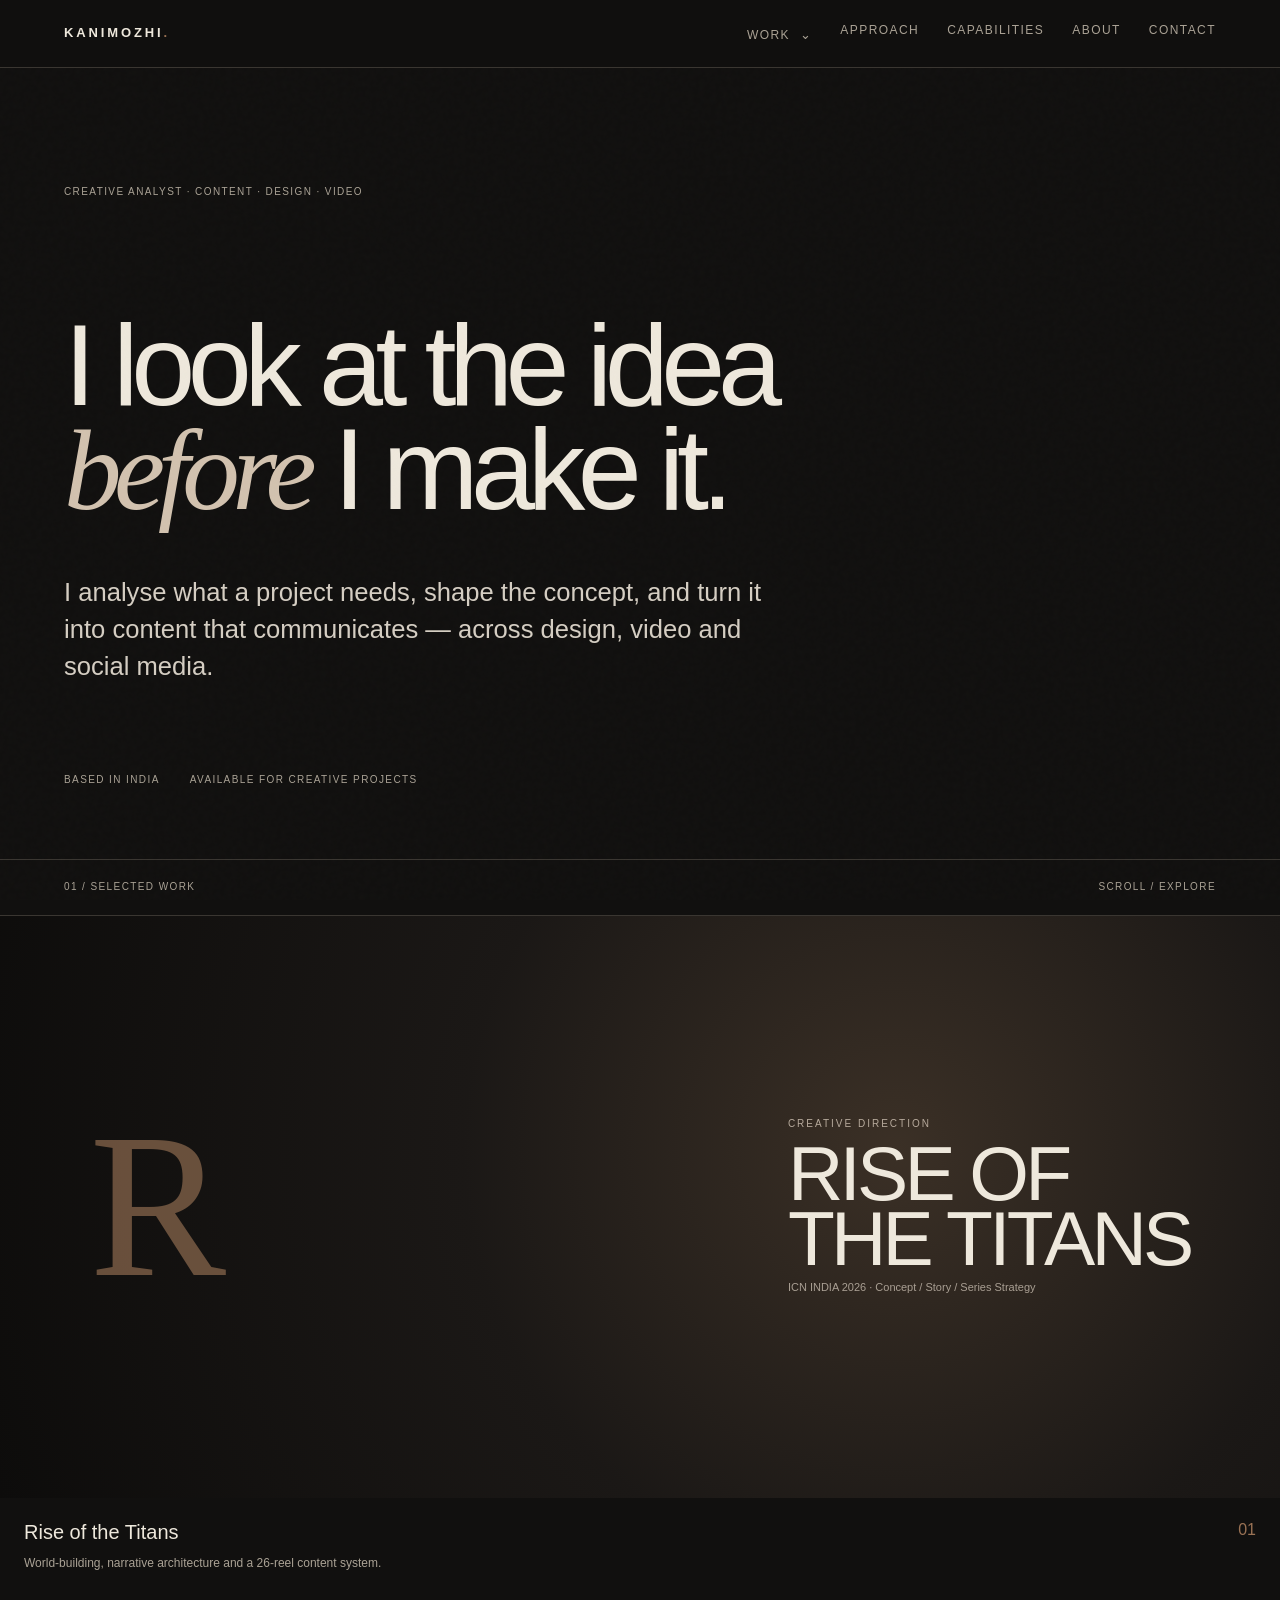
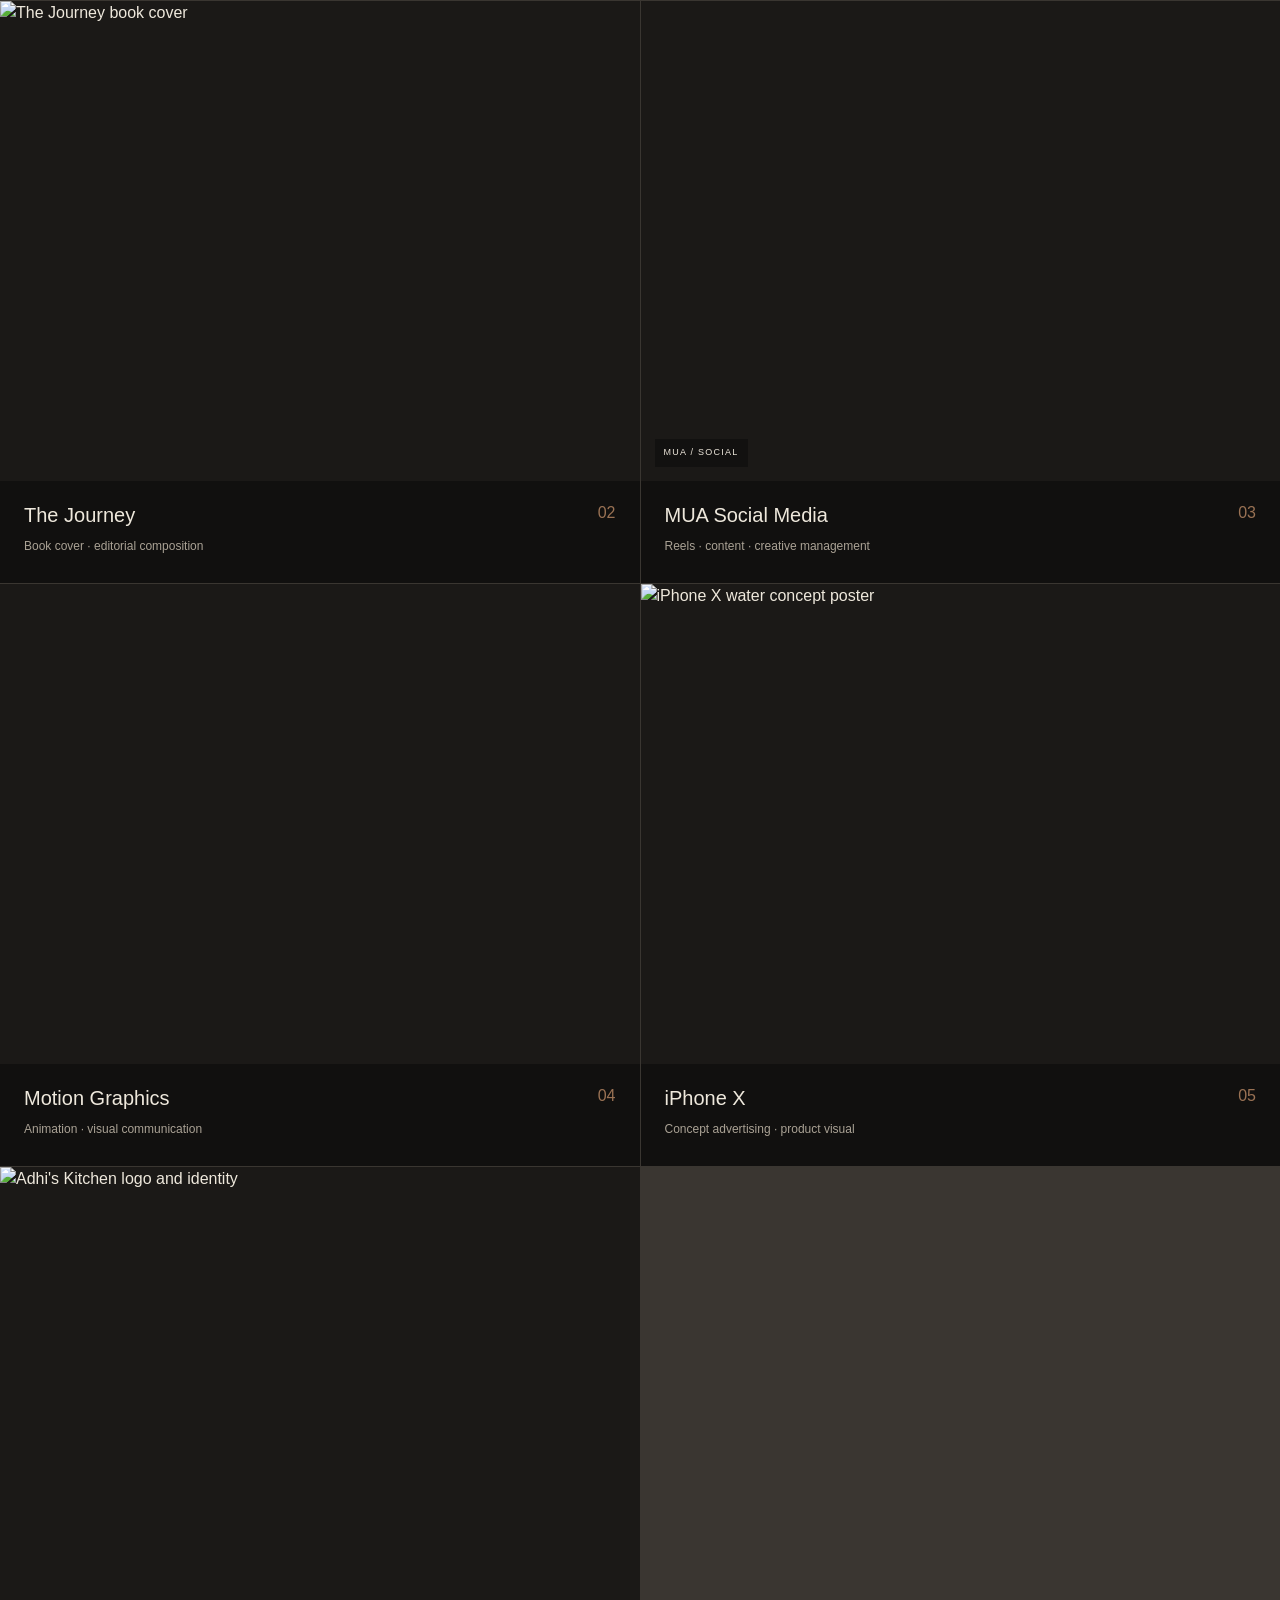
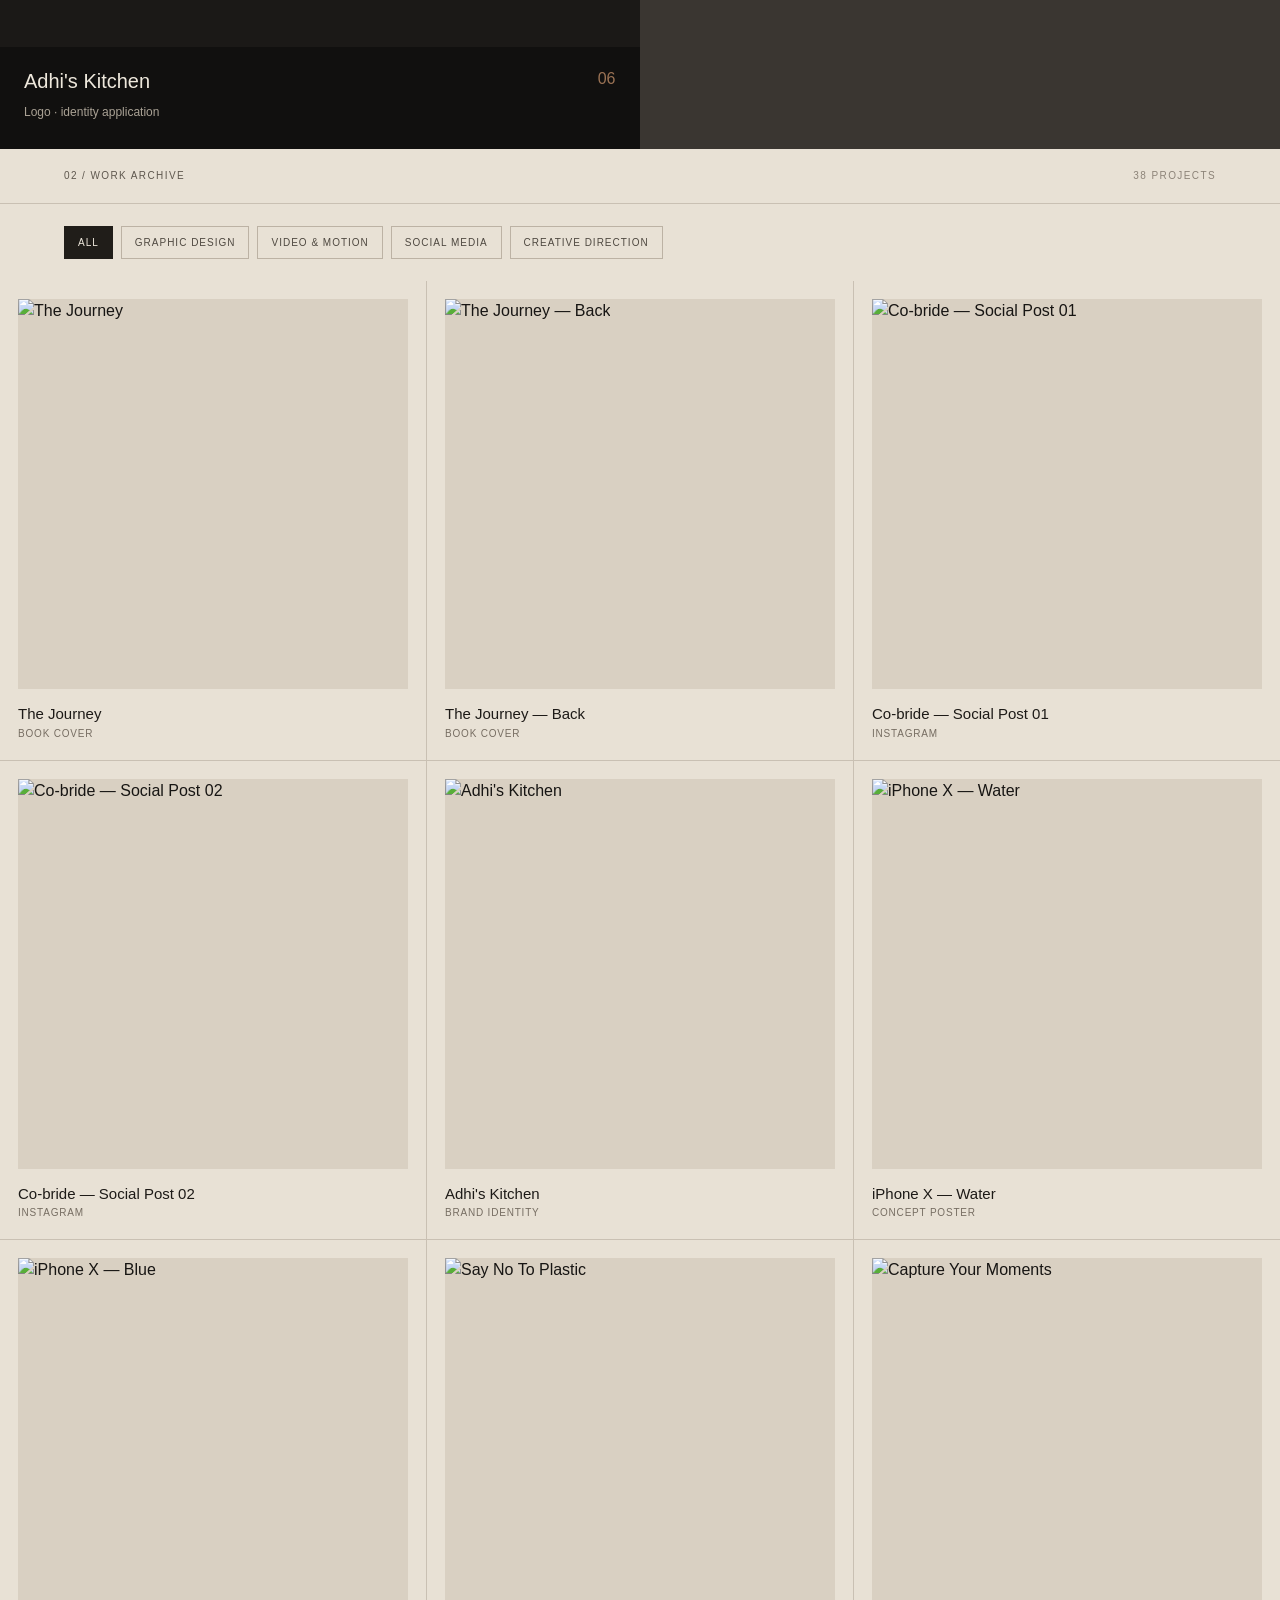
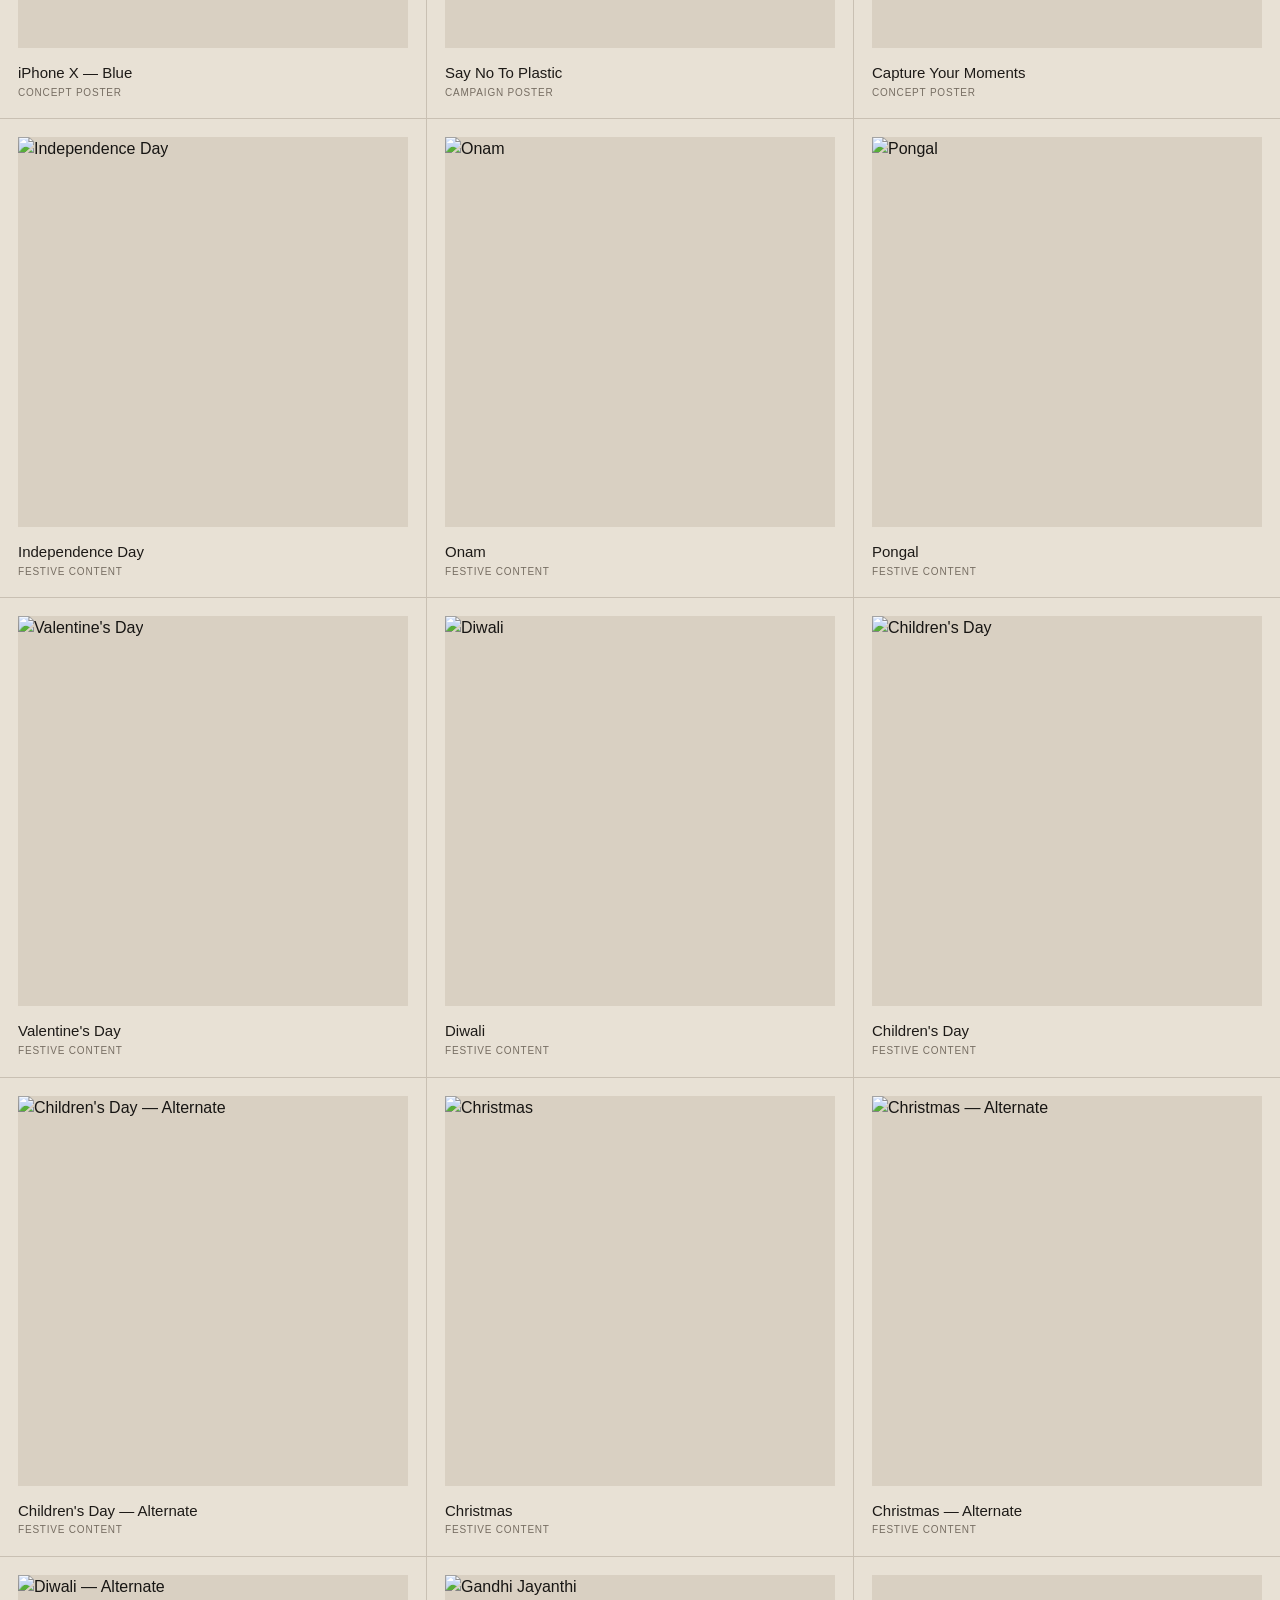
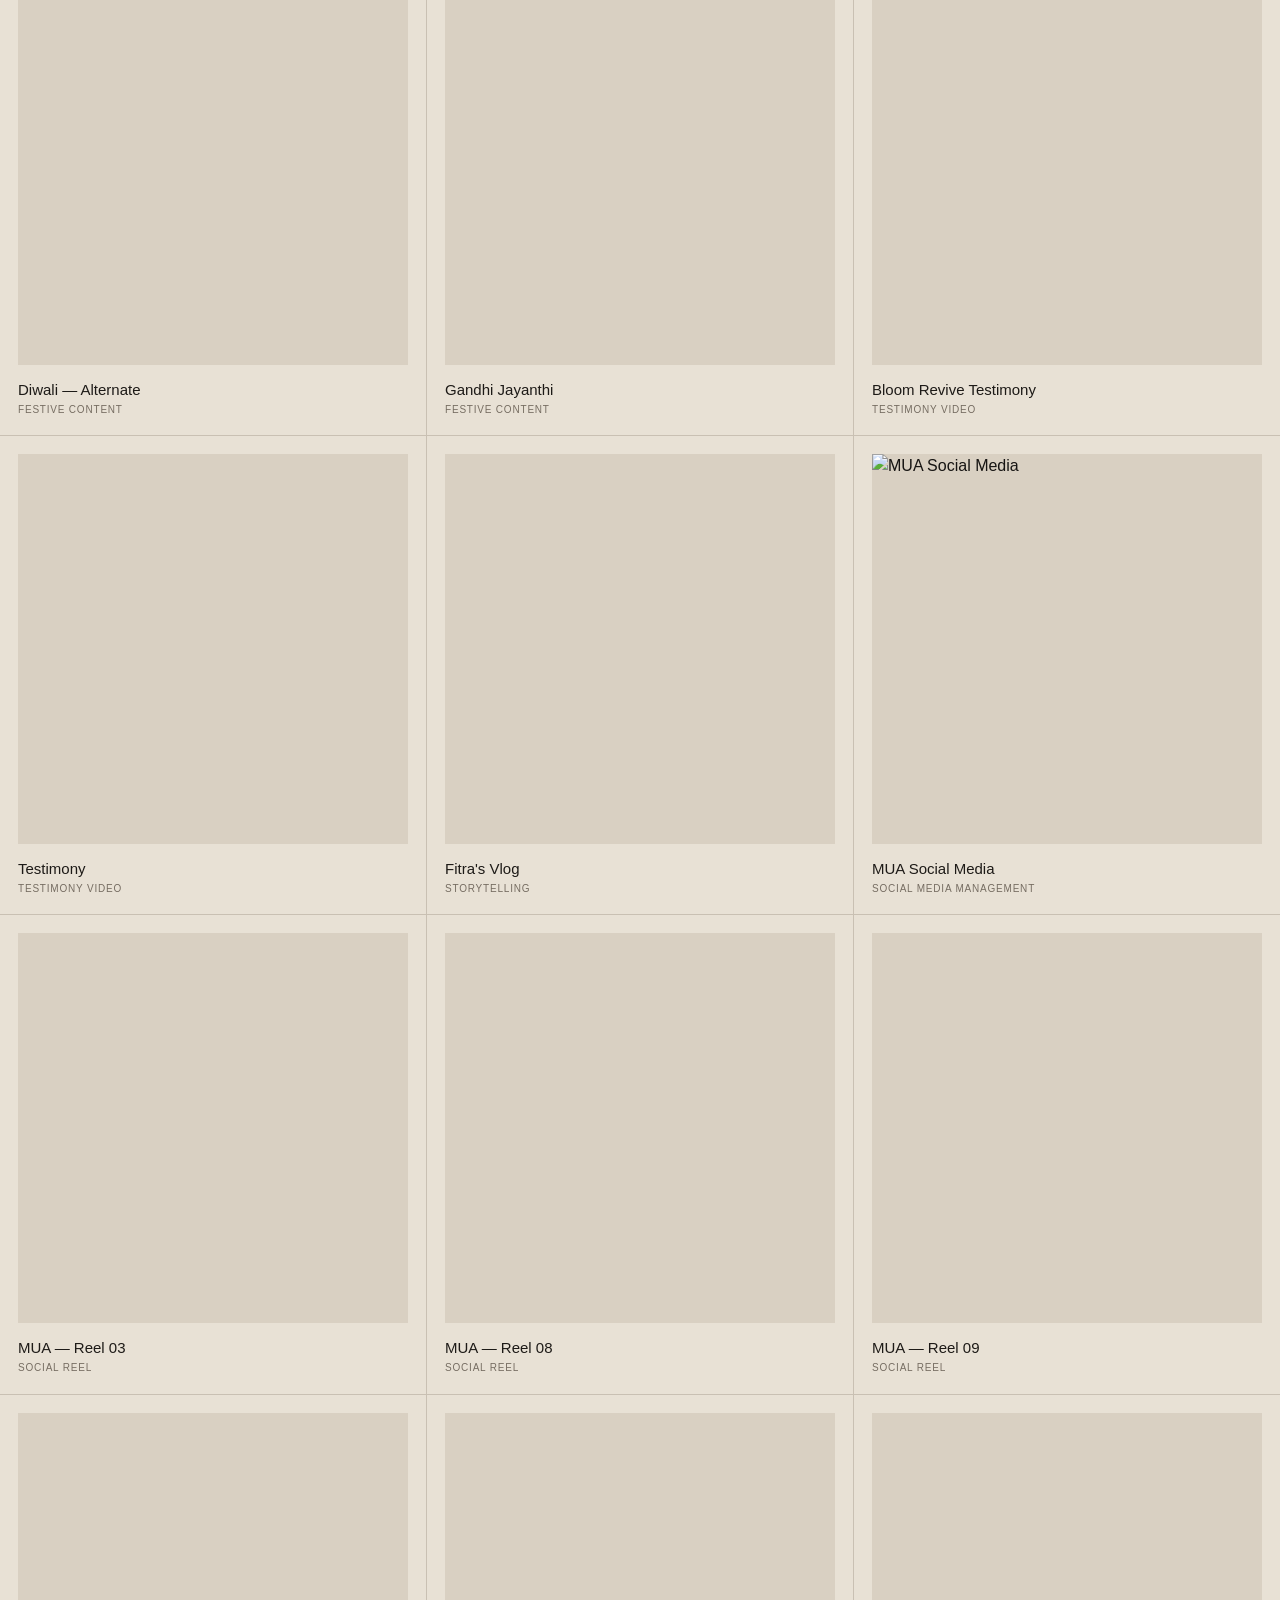
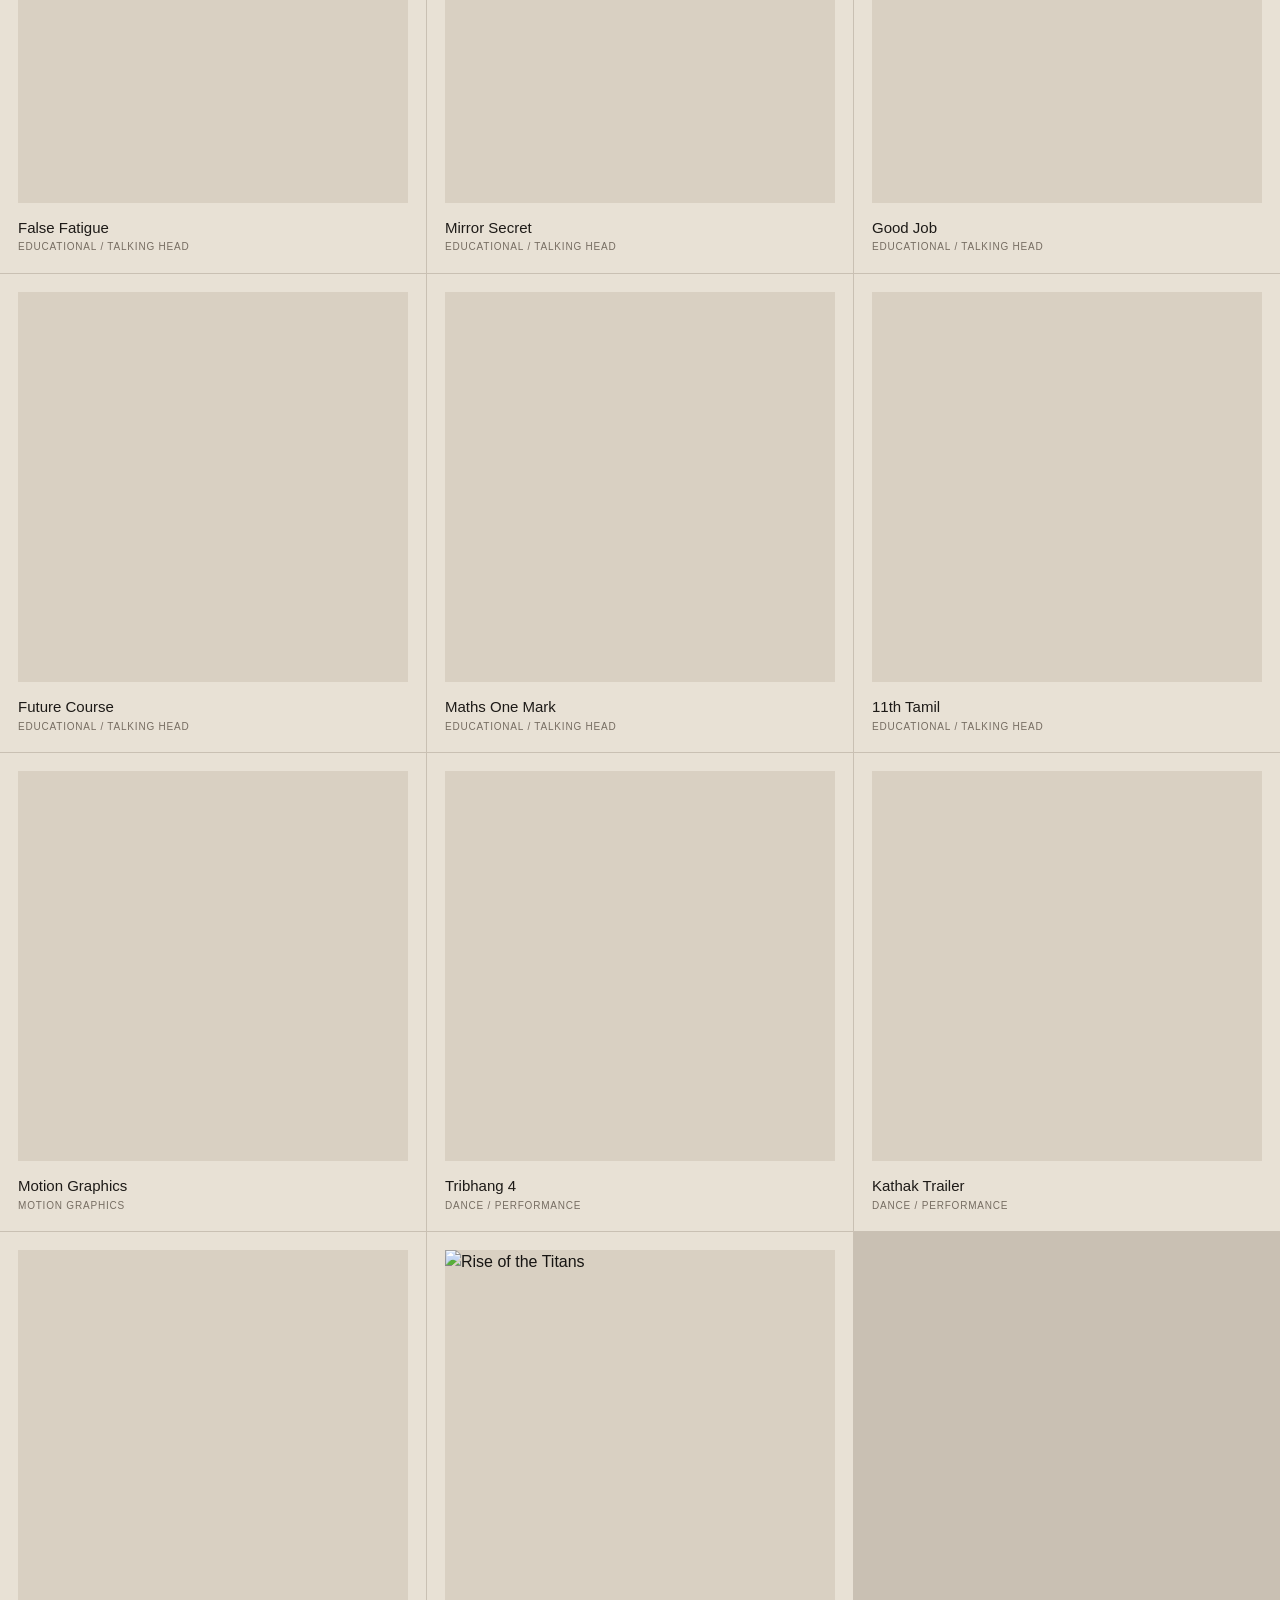
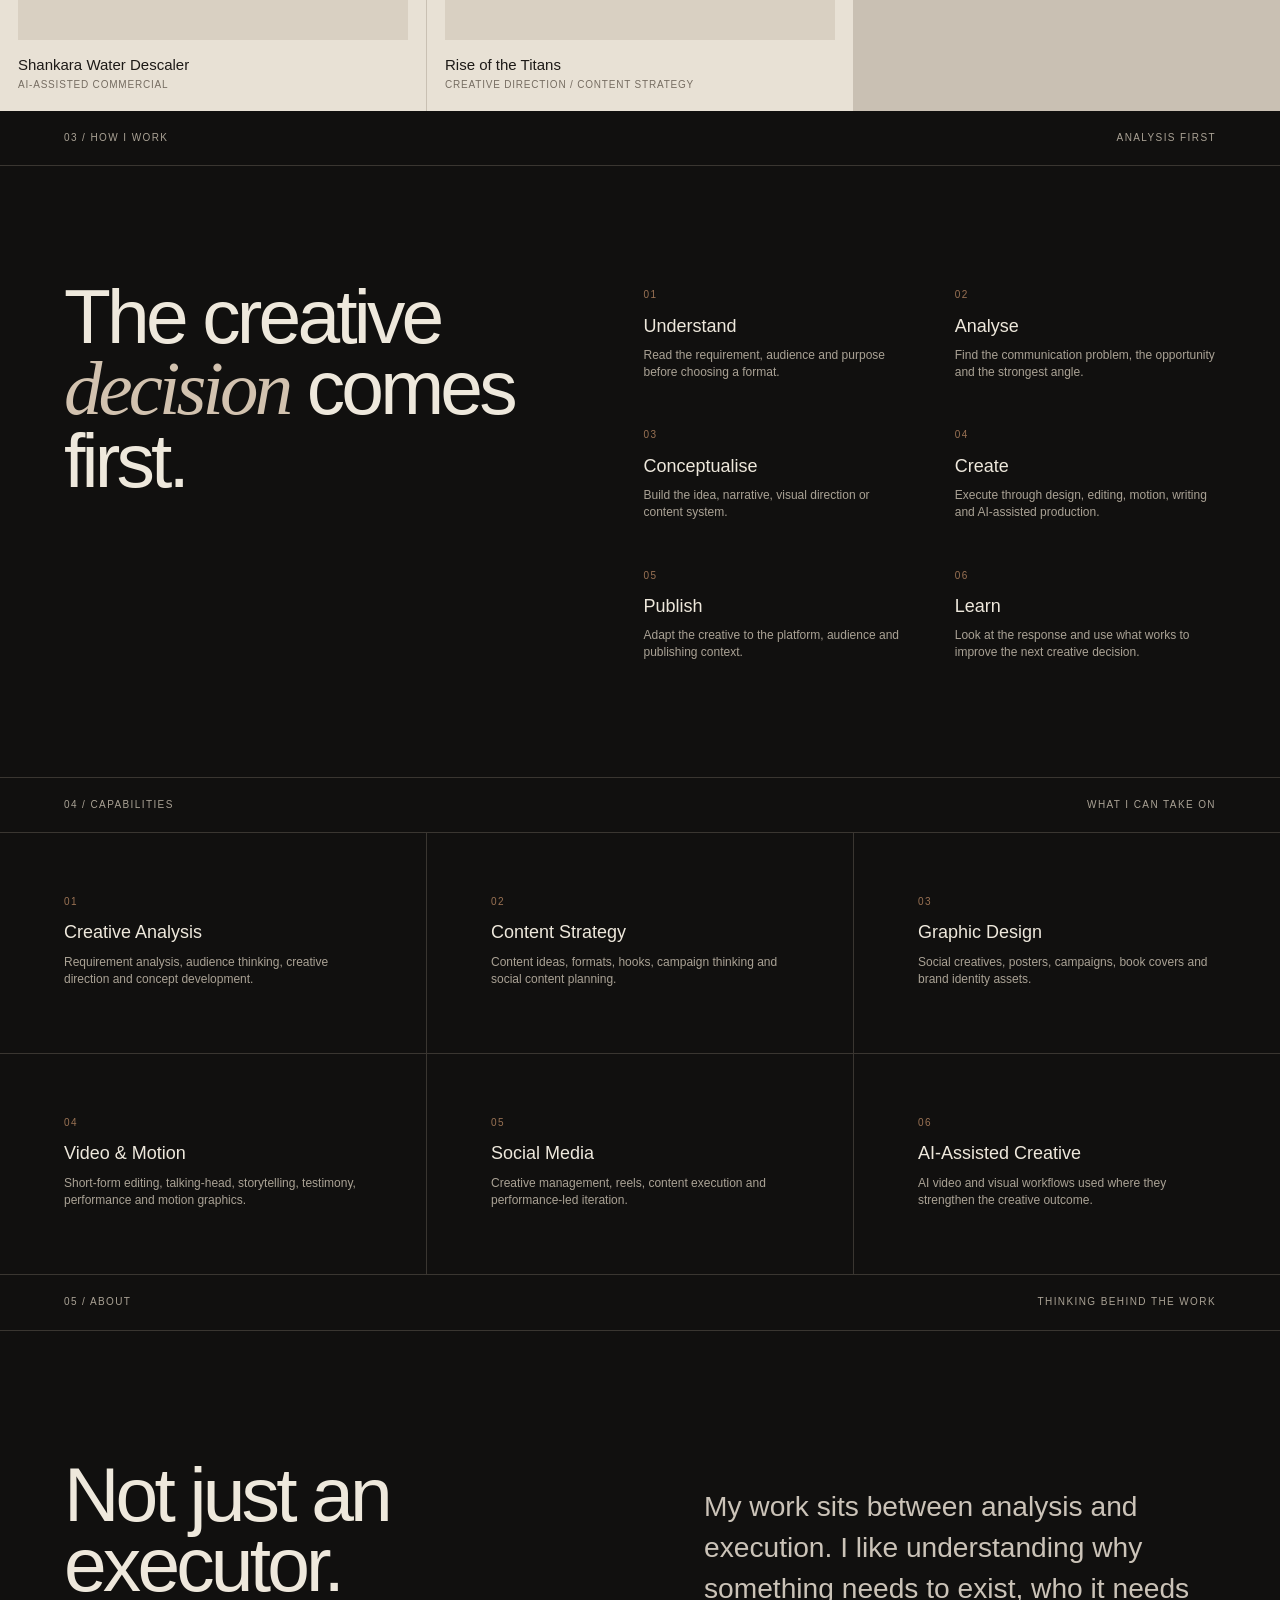
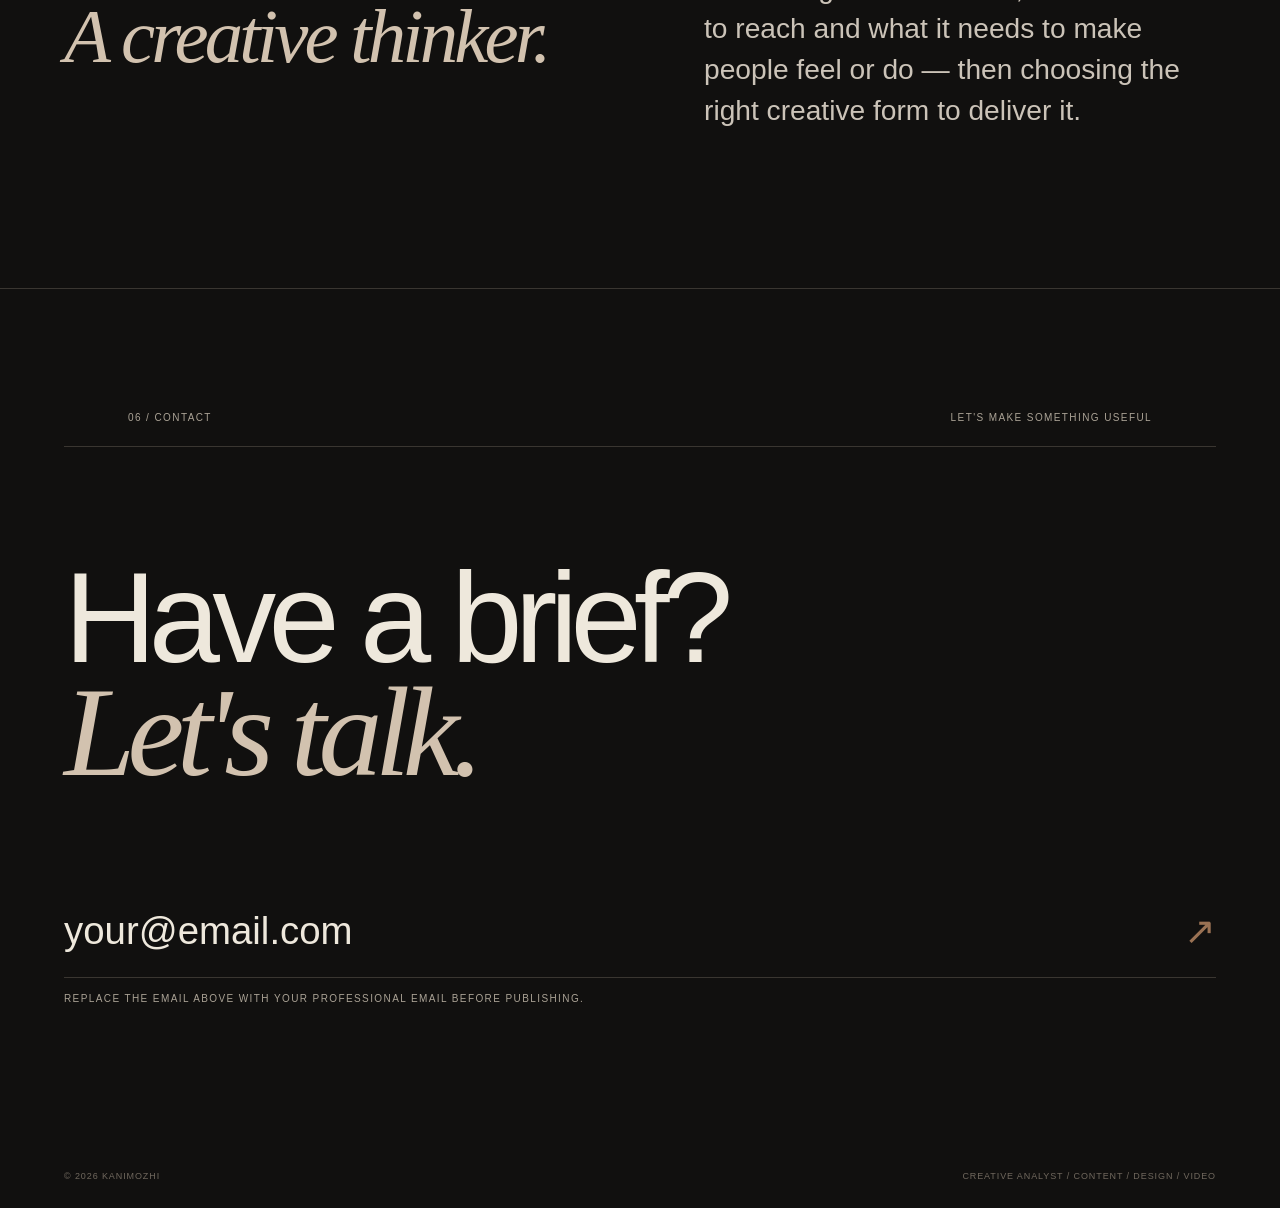
==== index.html @ 31535870 "Add portfolio website" ====
<!doctype html>
<html lang="en">
<head>
  <meta charset="utf-8">
  <meta name="viewport" content="width=device-width,initial-scale=1">
  <meta name="description" content="Kanimozhi — Creative Analyst, Content Strategist, Designer and Video Editor.">
  <title>Kanimozhi — Creative Analyst & Content Strategist</title>
  <link rel="stylesheet" href="style.css">
</head>
<body>
  <div class="noise"></div>
  <header class="nav">
    <a class="brand" href="#top">KANIMOZHI<span>.</span></a>
    <button class="menu-btn" aria-expanded="false" aria-controls="menu">MENU <span>+</span></button>
    <nav id="menu" class="menu" aria-label="Primary navigation">
      <div class="nav-dropdown">
        <button class="nav-drop-trigger" type="button" aria-expanded="false">Work <span>⌄</span></button>
        <div class="nav-drop-menu">
          <a href="#work">Selected Work</a>
          <a href="#archiveGrid" data-filter-link="design">Graphic Design</a>
          <a href="#archiveGrid" data-filter-link="video">Video &amp; Motion</a>
          <a href="#archiveGrid" data-filter-link="social">Social Media</a>
          <a href="#archiveGrid" data-filter-link="strategy">Creative Direction</a>
        </div>
      </div>
      <a href="#approach">Approach</a>
      <a href="#services">Capabilities</a>
      <a href="#about">About</a>
      <a href="#contact">Contact</a>
    </nav>
  </header>

  <main id="top">
    <section class="hero">
      <div class="hero-kicker">CREATIVE ANALYST · CONTENT · DESIGN · VIDEO</div>
      <h1>I look at the idea<br><em>before</em> I make it.</h1>
      <p class="hero-copy">I analyse what a project needs, shape the concept, and turn it into content that communicates — across design, video and social media.</p>
      <div class="hero-meta"><span>Based in India</span><span>Available for creative projects</span></div>
    </section>

    <section id="work" class="work-section">
      <div class="section-head"><span>01 / SELECTED WORK</span><span>Scroll / Explore</span></div>
      <div class="work-grid">
        <article class="project featured" data-open="titans">
          <div class="project-media titan-card"><div class="titan-mark">R</div><div><small>CREATIVE DIRECTION</small><strong>RISE OF<br>THE TITANS</strong><span>ICN INDIA 2026 · Concept / Story / Series Strategy</span></div></div>
          <div class="project-info"><h2>Rise of the Titans</h2><p>World-building, narrative architecture and a 26-reel content system.</p><b>01</b></div>
        </article>
        <article class="project" data-open="journey">
          <div class="project-media"><img src="assets/images/the-journey.png" alt="The Journey book cover"></div>
          <div class="project-info"><h2>The Journey</h2><p>Book cover · editorial composition</p><b>02</b></div>
        </article>
        <article class="project" data-open="mua">
          <div class="project-media video-card"><video muted autoplay loop playsinline poster="assets/video-posters/reel-3.jpg"><source src="assets/videos/reel-3.mp4" type="video/mp4"></video><span class="play-label">MUA / SOCIAL</span></div>
          <div class="project-info"><h2>MUA Social Media</h2><p>Reels · content · creative management</p><b>03</b></div>
        </article>
        <article class="project" data-open="motion">
          <div class="project-media video-card"><video muted autoplay loop playsinline poster="assets/video-posters/video-from-kanimozhi.jpg"><source src="assets/videos/video-from-kanimozhi.mp4" type="video/mp4"></video></div>
          <div class="project-info"><h2>Motion Graphics</h2><p>Animation · visual communication</p><b>04</b></div>
        </article>
        <article class="project" data-open="iphone">
          <div class="project-media"><img src="assets/images/iphone-x.png" alt="iPhone X water concept poster"></div>
          <div class="project-info"><h2>iPhone X</h2><p>Concept advertising · product visual</p><b>05</b></div>
        </article>
        <article class="project" data-open="adhi">
          <div class="project-media"><img src="assets/images/adhi-s-kitchen.png" alt="Adhi's Kitchen logo and identity"></div>
          <div class="project-info"><h2>Adhi's Kitchen</h2><p>Logo · identity application</p><b>06</b></div>
        </article>
      </div>
    </section>

    <section class="archive" aria-label="Work archive">
      <div class="section-head"><span>02 / WORK ARCHIVE</span><span id="count">0 projects</span></div>
      <div class="filters">
        <button class="filter active" data-filter="all">All</button>
        <button class="filter" data-filter="design">Graphic Design</button>
        <button class="filter" data-filter="video">Video & Motion</button>
        <button class="filter" data-filter="social">Social Media</button>
        <button class="filter" data-filter="strategy">Creative Direction</button>
      </div>
      <div class="archive-grid" id="archiveGrid"></div>
    </section>

    <section id="approach" class="approach">
      <div class="section-head"><span>03 / HOW I WORK</span><span>Analysis first</span></div>
      <div class="approach-layout">
        <h2>The creative<br><em>decision</em> comes first.</h2>
        <div class="steps">
          <div><span>01</span><h3>Understand</h3><p>Read the requirement, audience and purpose before choosing a format.</p></div>
          <div><span>02</span><h3>Analyse</h3><p>Find the communication problem, the opportunity and the strongest angle.</p></div>
          <div><span>03</span><h3>Conceptualise</h3><p>Build the idea, narrative, visual direction or content system.</p></div>
          <div><span>04</span><h3>Create</h3><p>Execute through design, editing, motion, writing and AI-assisted production.</p></div>
          <div><span>05</span><h3>Publish</h3><p>Adapt the creative to the platform, audience and publishing context.</p></div>
          <div><span>06</span><h3>Learn</h3><p>Look at the response and use what works to improve the next creative decision.</p></div>
        </div>
      </div>
    </section>

    <section id="services" class="capabilities">
      <div class="section-head"><span>04 / CAPABILITIES</span><span>What I can take on</span></div>
      <div class="cap-grid">
        <div><small>01</small><h3>Creative Analysis</h3><p>Requirement analysis, audience thinking, creative direction and concept development.</p></div>
        <div><small>02</small><h3>Content Strategy</h3><p>Content ideas, formats, hooks, campaign thinking and social content planning.</p></div>
        <div><small>03</small><h3>Graphic Design</h3><p>Social creatives, posters, campaigns, book covers and brand identity assets.</p></div>
        <div><small>04</small><h3>Video & Motion</h3><p>Short-form editing, talking-head, storytelling, testimony, performance and motion graphics.</p></div>
        <div><small>05</small><h3>Social Media</h3><p>Creative management, reels, content execution and performance-led iteration.</p></div>
        <div><small>06</small><h3>AI-Assisted Creative</h3><p>AI video and visual workflows used where they strengthen the creative outcome.</p></div>
      </div>
    </section>

    <section id="about" class="about">
      <div class="section-head"><span>05 / ABOUT</span><span>Thinking behind the work</span></div>
      <div class="about-layout"><h2>Not just an executor.<br><em>A creative thinker.</em></h2><p>My work sits between analysis and execution. I like understanding why something needs to exist, who it needs to reach and what it needs to make people feel or do — then choosing the right creative form to deliver it.</p></div>
    </section>

    <section id="contact" class="contact">
      <div class="section-head"><span>06 / CONTACT</span><span>Let's make something useful</span></div>
      <h2>Have a brief?<br><em>Let's talk.</em></h2>
      <a class="contact-link" href="mailto:your@email.com">your@email.com <span>↗</span></a>
      <p class="note">Replace the email above with your professional email before publishing.</p>
    </section>
  </main>

  <div class="modal" id="modal" aria-hidden="true">
    <div class="modal-backdrop"></div>
    <div class="modal-panel"><button class="close" aria-label="Close">×</button><div id="modalContent"></div></div>
  </div>
  <footer><span>© 2026 Kanimozhi</span><span>Creative Analyst / Content / Design / Video</span></footer>
  <script src="script.js"></script>
</body>
</html>
---- style.css ----
:root{--bg:#11100f;--paper:#eee8dc;--muted:#aaa295;--line:#3a3631;--accent:#9a7254;--white:#f7f3ea}*{box-sizing:border-box}html{scroll-behavior:smooth}body{margin:0;background:var(--bg);color:var(--paper);font-family:Arial,Helvetica,sans-serif;line-height:1.45}.noise{position:fixed;inset:0;pointer-events:none;opacity:.035;background-image:url("data:image/svg+xml,%3Csvg viewBox='0 0 180 180' xmlns='http://www.w3.org/2000/svg'%3E%3Cfilter id='n'%3E%3CfeTurbulence type='fractalNoise' baseFrequency='.9' numOctaves='4' stitchTiles='stitch'/%3E%3C/filter%3E%3Crect width='100%25' height='100%25' filter='url(%23n)' opacity='.5'/%3E%3C/svg%3E")}.nav{position:sticky;top:0;z-index:10;display:flex;justify-content:space-between;align-items:center;padding:22px 5vw;background:rgba(17,16,15,.86);backdrop-filter:blur(12px);border-bottom:1px solid var(--line)}.brand{color:var(--paper);text-decoration:none;font-size:13px;letter-spacing:.22em;font-weight:700}.brand span{color:var(--accent)}.menu{display:flex;gap:28px}.menu a{color:var(--muted);text-decoration:none;font-size:12px;text-transform:uppercase;letter-spacing:.12em}.menu a:hover{color:var(--paper)}.menu-btn{display:none;background:none;border:0;color:var(--paper);font-size:12px}.hero{min-height:88vh;padding:13vh 5vw 8vh;display:flex;flex-direction:column;justify-content:space-between;border-bottom:1px solid var(--line)}.hero-kicker,.section-head,.hero-meta,.note{font-size:10px;text-transform:uppercase;letter-spacing:.14em;color:var(--muted)}h1{font-size:clamp(56px,9vw,145px);line-height:.9;letter-spacing:-.065em;font-weight:400;max-width:1100px;margin:11vh 0 4vh}em{font-family:Georgia,serif;font-weight:400;color:#d2c2af}.hero-copy{font-size:clamp(18px,2vw,28px);max-width:720px;color:#d5cec3;margin:0}.hero-meta{display:flex;gap:30px;margin-top:8vh}.section-head{display:flex;justify-content:space-between;padding:20px 5vw;border-bottom:1px solid var(--line)}.work-grid{display:grid;grid-template-columns:repeat(2,1fr);gap:1px;background:var(--line)}.project{background:var(--bg);cursor:pointer}.project-media{aspect-ratio:4/3;background:#1b1917;overflow:hidden;display:flex;align-items:center;justify-content:center}.project-media img,.project-media video{width:100%;height:100%;object-fit:cover;display:block;transition:transform .7s ease}.project:hover img,.project:hover video{transform:scale(1.025)}.project-info{padding:20px 24px 28px;display:grid;grid-template-columns:1fr auto;gap:8px}.project-info h2{font-size:20px;font-weight:400;margin:0}.project-info p{grid-column:1/2;margin:0;color:var(--muted);font-size:12px}.project-info b{grid-column:2;grid-row:1/3;color:var(--accent);font-weight:400}.featured{grid-column:1/-1}.titan-card{aspect-ratio:2.2/1;justify-content:space-between;padding:7vw;background:radial-gradient(circle at 70% 40%,#3b3026,#1b1816 45%,#0d0c0b);text-align:left}.titan-card .titan-mark{font-family:Georgia,serif;font-size:16vw;line-height:1;color:#8e6b4f;opacity:.7}.titan-card div:last-child{display:flex;flex-direction:column;gap:10px}.titan-card small{font-size:10px;letter-spacing:.2em;color:#b7aa9c}.titan-card strong{font-size:clamp(34px,6vw,90px);line-height:.84;font-weight:500;letter-spacing:-.05em}.titan-card span{font-size:11px;color:#a99f93}.video-card{position:relative}.play-label{position:absolute;bottom:14px;left:14px;background:rgba(17,16,15,.8);padding:7px 9px;font-size:9px;letter-spacing:.14em}.archive{background:#e8e1d5;color:#171513}.archive .section-head{border-color:#c9c0b3;color:#5e574e}.archive .section-head span:last-child{color:#8c8378}.filters{padding:22px 5vw;display:flex;gap:8px;flex-wrap:wrap}.filter{border:1px solid #bcb2a4;background:transparent;color:#4f4941;padding:10px 13px;font-size:10px;text-transform:uppercase;letter-spacing:.1em;cursor:pointer}.filter.active,.filter:hover{background:#201d19;color:#eee8dc;border-color:#201d19}.archive-grid{display:grid;grid-template-columns:repeat(3,1fr);gap:1px;background:#c9c0b3}.archive-item{background:#e8e1d5;padding:18px;cursor:pointer}.archive-thumb{aspect-ratio:1/1;background:#d9d0c2;overflow:hidden}.archive-thumb img,.archive-thumb video{width:100%;height:100%;object-fit:cover}.archive-item h3{font-size:15px;font-weight:400;margin:14px 0 2px;color:#1d1a17}.archive-item p{font-size:10px;color:#766d62;margin:0;text-transform:uppercase;letter-spacing:.08em}.approach,.capabilities,.about{border-bottom:1px solid var(--line)}.approach-layout{display:grid;grid-template-columns:1fr 1.2fr;gap:8vw;padding:9vw 5vw}.approach h2,.about h2{font-size:clamp(42px,6vw,86px);line-height:.92;font-weight:400;letter-spacing:-.05em;margin:0}.steps{display:grid;grid-template-columns:1fr 1fr;gap:40px 50px}.steps span,.cap-grid small{color:var(--accent);font-size:10px;letter-spacing:.15em}.steps h3,.cap-grid h3{font-size:18px;font-weight:400;margin:8px 0}.steps p,.cap-grid p{font-size:12px;color:var(--muted);max-width:300px;margin:0}.cap-grid{display:grid;grid-template-columns:repeat(3,1fr);gap:1px;background:var(--line)}.cap-grid>div{background:var(--bg);padding:55px 5vw;min-height:220px}.about-layout{display:grid;grid-template-columns:1fr 1fr;gap:10vw;padding:10vw 5vw}.about-layout p{font-size:clamp(18px,2.2vw,30px);color:#cbc3b8;max-width:650px}.contact{padding:8vw 5vw 10vw}.contact h2{font-size:clamp(58px,10vw,150px);line-height:.88;letter-spacing:-.06em;font-weight:400;margin:9vw 0}.contact-link{display:flex;justify-content:space-between;color:var(--paper);text-decoration:none;font-size:clamp(20px,3vw,42px);border-bottom:1px solid var(--line);padding-bottom:18px}.contact-link span{color:var(--accent)}.note{margin-top:14px}footer{display:flex;justify-content:space-between;padding:25px 5vw;color:#70685e;font-size:9px;letter-spacing:.1em;text-transform:uppercase}.modal{display:none;position:fixed;inset:0;z-index:50}.modal.show{display:block}.modal-backdrop{position:absolute;inset:0;background:rgba(0,0,0,.78)}.modal-panel{position:absolute;inset:5vh 5vw;overflow:auto;background:#e8e1d5;color:#181613;padding:5vw}.close{position:fixed;right:6vw;top:4vh;border:0;background:#171513;color:#eee8dc;width:42px;height:42px;border-radius:50%;font-size:24px;cursor:pointer}.modal-panel h2{font-size:clamp(42px,7vw,90px);font-weight:400;letter-spacing:-.05em;margin:0 0 10px}.modal-panel .meta{color:#786f64;font-size:10px;text-transform:uppercase;letter-spacing:.14em}.modal-grid{display:grid;grid-template-columns:1fr 1fr;gap:2px;margin-top:40px;background:#c9c0b3}.modal-grid img,.modal-grid video{width:100%;display:block;background:#d9d0c2}.modal-copy{max-width:760px;font-size:18px;line-height:1.6;margin-top:35px}.timeline{display:grid;grid-template-columns:repeat(5,1fr);gap:1px;background:#c9c0b3;margin-top:35px}.timeline div{background:#e8e1d5;padding:18px}.timeline b{display:block;font-size:12px}.timeline span{font-size:10px;color:#786f64}.modal-section{margin-top:55px}.modal-section h3{font-size:12px;text-transform:uppercase;letter-spacing:.15em}.tagrow{display:flex;gap:7px;flex-wrap:wrap}.tag{border:1px solid #bbb1a3;padding:7px 9px;font-size:9px;text-transform:uppercase;letter-spacing:.1em}@media(max-width:800px){.menu{display:none;position:absolute;top:65px;left:0;right:0;padding:25px 5vw;background:#11100f;border-bottom:1px solid var(--line);flex-direction:column}.menu.open{display:flex}.menu-btn{display:block}.work-grid{grid-template-columns:1fr}.featured{grid-column:auto}.titan-card{aspect-ratio:1/1;padding:10vw;display:flex;flex-direction:column;align-items:flex-start;justify-content:space-between}.titan-card .titan-mark{font-size:35vw}.archive-grid{grid-template-columns:1fr 1fr}.approach-layout,.about-layout{grid-template-columns:1fr;gap:50px}.steps{grid-template-columns:1fr}.cap-grid{grid-template-columns:1fr 1fr}.modal-panel{inset:0;padding:18vw 6vw 8vw}.modal-grid{grid-template-columns:1fr}.timeline{grid-template-columns:1fr 1fr}.hero{min-height:82vh}}@media(max-width:520px){.archive-grid,.cap-grid{grid-template-columns:1fr}.hero-meta{flex-direction:column;gap:7px}}


/* Premium interaction layer */
.nav-dropdown{position:relative}.nav-drop-trigger{appearance:none;border:0;background:none;color:var(--muted);font:inherit;font-size:12px;text-transform:uppercase;letter-spacing:.12em;padding:0;cursor:pointer;transition:color .25s ease}.nav-drop-trigger span{display:inline-block;margin-left:5px;font-size:13px;transition:transform .25s ease}.nav-dropdown:hover .nav-drop-trigger,.nav-dropdown:focus-within .nav-drop-trigger{color:var(--paper)}.nav-dropdown:hover .nav-drop-trigger span,.nav-dropdown.open .nav-drop-trigger span{transform:rotate(180deg)}.nav-drop-menu{position:absolute;top:calc(100% + 18px);right:-16px;min-width:205px;padding:9px;background:rgba(22,20,18,.97);border:1px solid var(--line);box-shadow:0 18px 55px rgba(0,0,0,.3);opacity:0;visibility:hidden;transform:translateY(-8px);transition:opacity .22s ease,transform .22s ease,visibility .22s ease}.nav-dropdown:hover .nav-drop-menu,.nav-dropdown:focus-within .nav-drop-menu,.nav-dropdown.open .nav-drop-menu{opacity:1;visibility:visible;transform:translateY(0)}.nav-drop-menu a{display:block!important;padding:12px 13px;color:var(--muted)!important;font-size:10px!important;letter-spacing:.11em!important;transition:background .2s ease,color .2s ease,transform .2s ease}.nav-drop-menu a:hover{background:#27231f;color:var(--paper)!important;transform:translateX(3px)}
.project,.archive-item,.cap-grid>div,.steps>div{position:relative;transition:transform .45s cubic-bezier(.2,.7,.2,1),box-shadow .45s ease,border-color .45s ease}.project::after,.archive-item::after{content:"";position:absolute;inset:0;pointer-events:none;border:1px solid transparent;transition:border-color .35s ease,box-shadow .35s ease}.project:hover,.project:focus-within{z-index:2}.project:hover::after,.project:focus-within::after{border-color:rgba(210,194,175,.28);box-shadow:inset 0 0 0 1px rgba(210,194,175,.08),0 20px 60px rgba(0,0,0,.2)}.project-media img,.project-media video,.archive-thumb img,.archive-thumb video{transition:transform .8s cubic-bezier(.2,.7,.2,1),filter .55s ease}.project:hover .project-media img,.project:hover .project-media video,.archive-item:hover .archive-thumb img,.archive-item:hover .archive-thumb video,.project:focus-within .project-media img,.project:focus-within .project-media video{transform:scale(1.045);filter:saturate(1.05) contrast(1.03)}.project-media::before,.archive-thumb::before{content:"";position:absolute;z-index:1;inset:0;pointer-events:none;background:linear-gradient(120deg,transparent 20%,rgba(255,255,255,.09) 48%,transparent 76%);transform:translateX(-120%);transition:transform .85s ease}.project-media,.archive-thumb{position:relative}.project:hover .project-media::before,.archive-item:hover .archive-thumb::before{transform:translateX(120%)}.project-info h2,.archive-item h3{transition:letter-spacing .35s ease,transform .35s ease}.project:hover .project-info h2,.archive-item:hover h3{letter-spacing:.01em;transform:translateX(2px)}.play-label{transition:background .3s ease,transform .3s ease}.project:hover .play-label{background:rgba(17,16,15,.94);transform:translateY(-3px)}.filter{transition:background .25s ease,color .25s ease,border-color .25s ease,transform .25s ease}.filter:hover{transform:translateY(-2px)}.cap-grid>div:hover{transform:translateY(-5px);box-shadow:0 18px 45px rgba(0,0,0,.16)}.steps>div:hover span{letter-spacing:.28em}.steps span{transition:letter-spacing .3s ease}.reveal{opacity:0;transform:translateY(22px);transition:opacity .7s ease,transform .7s cubic-bezier(.2,.7,.2,1)}.reveal.is-visible{opacity:1;transform:none}.modal.show .modal-panel{animation:modalIn .42s cubic-bezier(.2,.75,.2,1) both}.modal.show .modal-backdrop{animation:fadeIn .3s ease both}@keyframes modalIn{from{opacity:0;transform:translateY(22px) scale(.985)}to{opacity:1;transform:none}}@keyframes fadeIn{from{opacity:0}to{opacity:1}}
@media (prefers-reduced-motion:reduce){html{scroll-behavior:auto}.project,.archive-item,.cap-grid>div,.steps>div,.project-media img,.project-media video,.archive-thumb img,.archive-thumb video,.project-media::before,.archive-thumb::before,.reveal,.modal-panel,.modal-backdrop{transition:none!important;animation:none!important}.reveal{opacity:1;transform:none}}
@media (max-width:760px){.menu{gap:18px}.nav-dropdown{width:100%}.nav-drop-trigger{width:100%;text-align:left;padding:12px 0}.nav-drop-menu{position:static;min-width:0;margin:0 0 7px;padding:0 0 0 14px;background:transparent;border:0;box-shadow:none;display:none;opacity:1;visibility:visible;transform:none}.nav-dropdown.open .nav-drop-menu{display:block}.nav-drop-menu a{padding:9px 0!important}.project:hover .project-media img,.project:hover .project-media video,.archive-item:hover .archive-thumb img,.archive-item:hover .archive-thumb video{transform:scale(1.025)}}
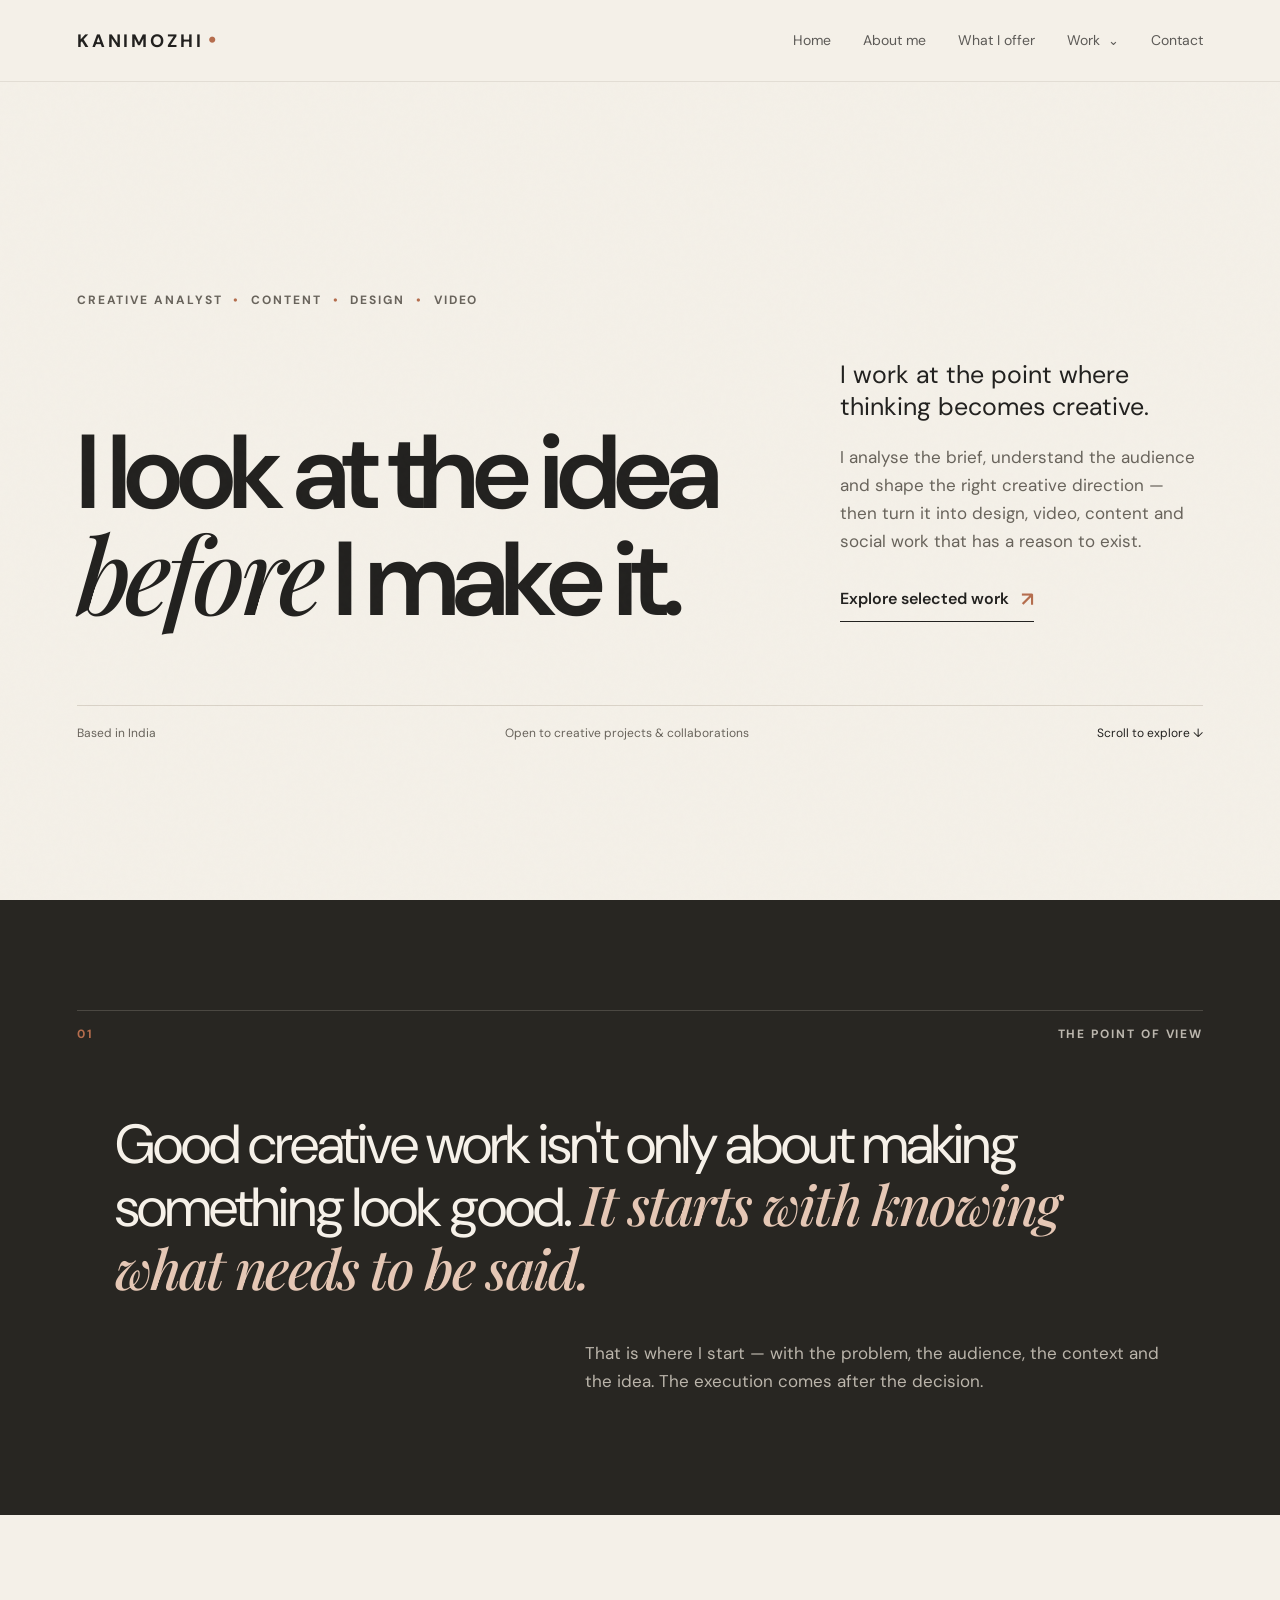
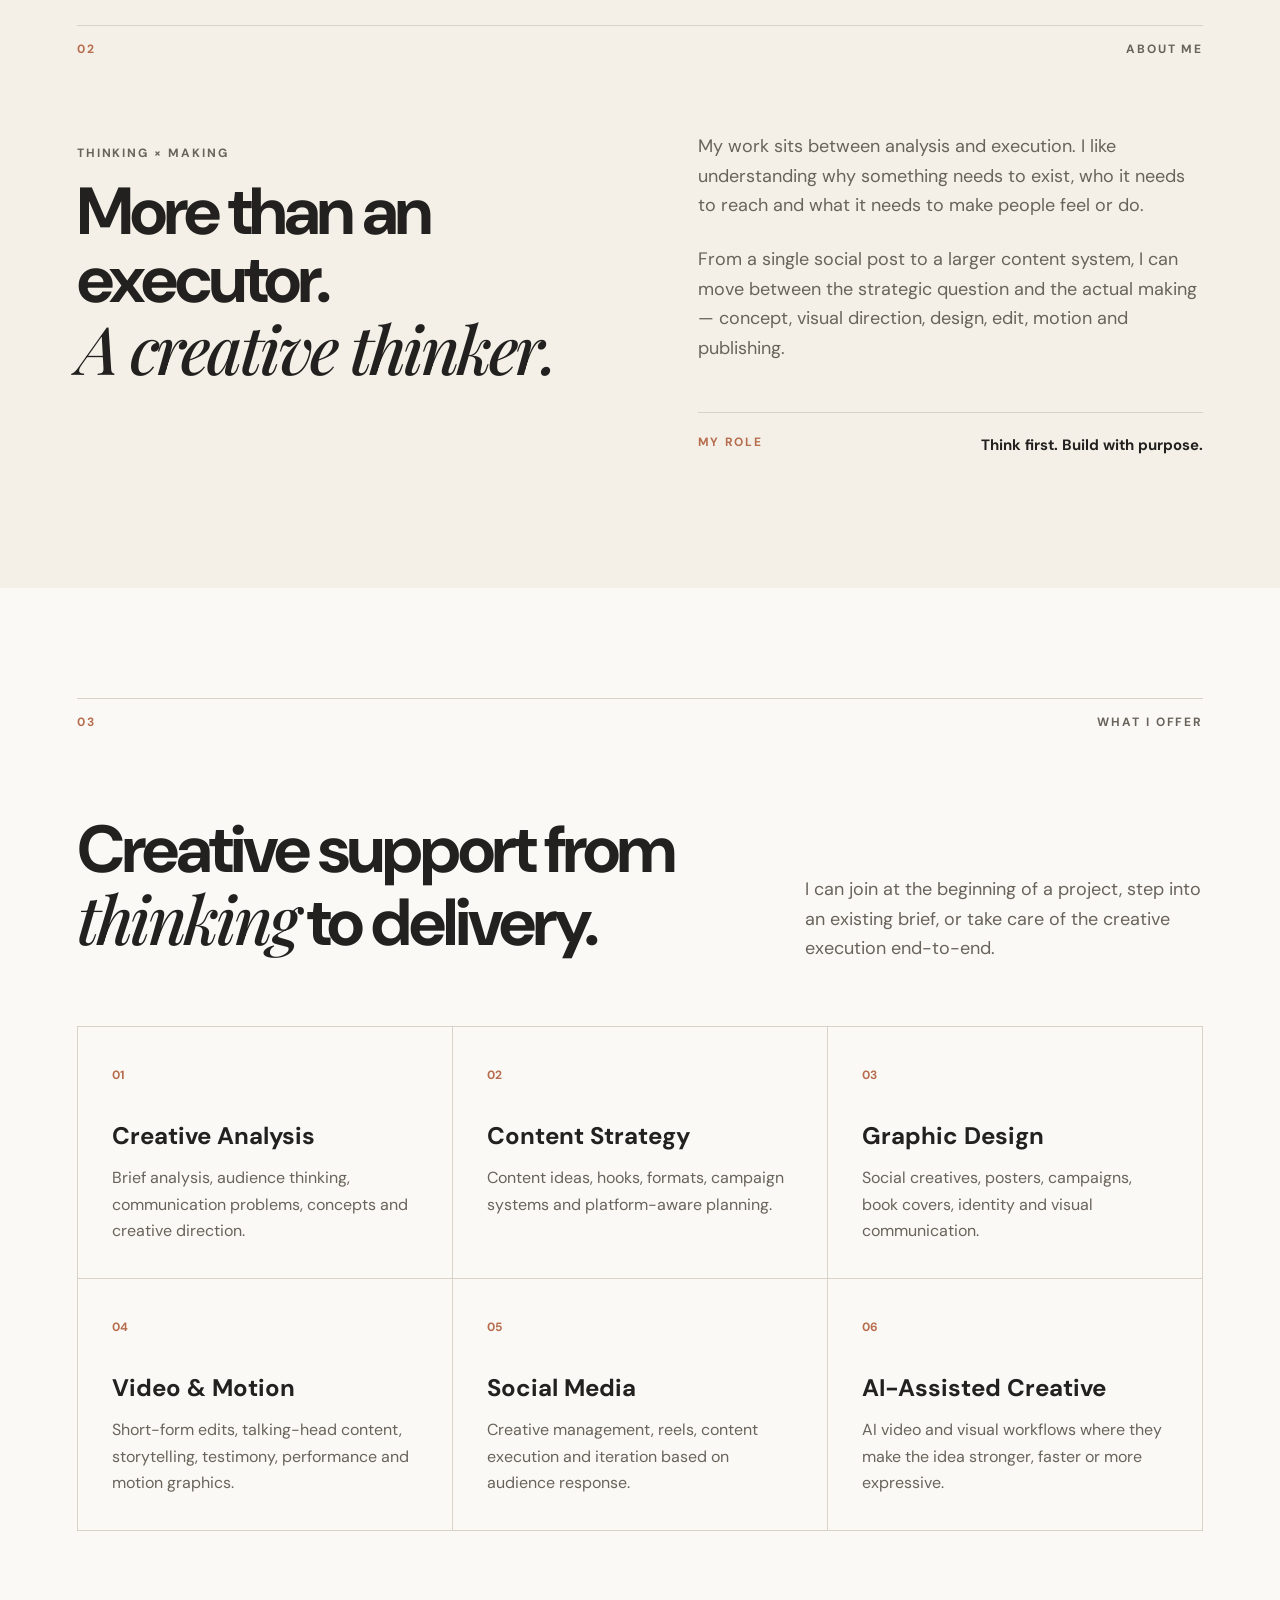
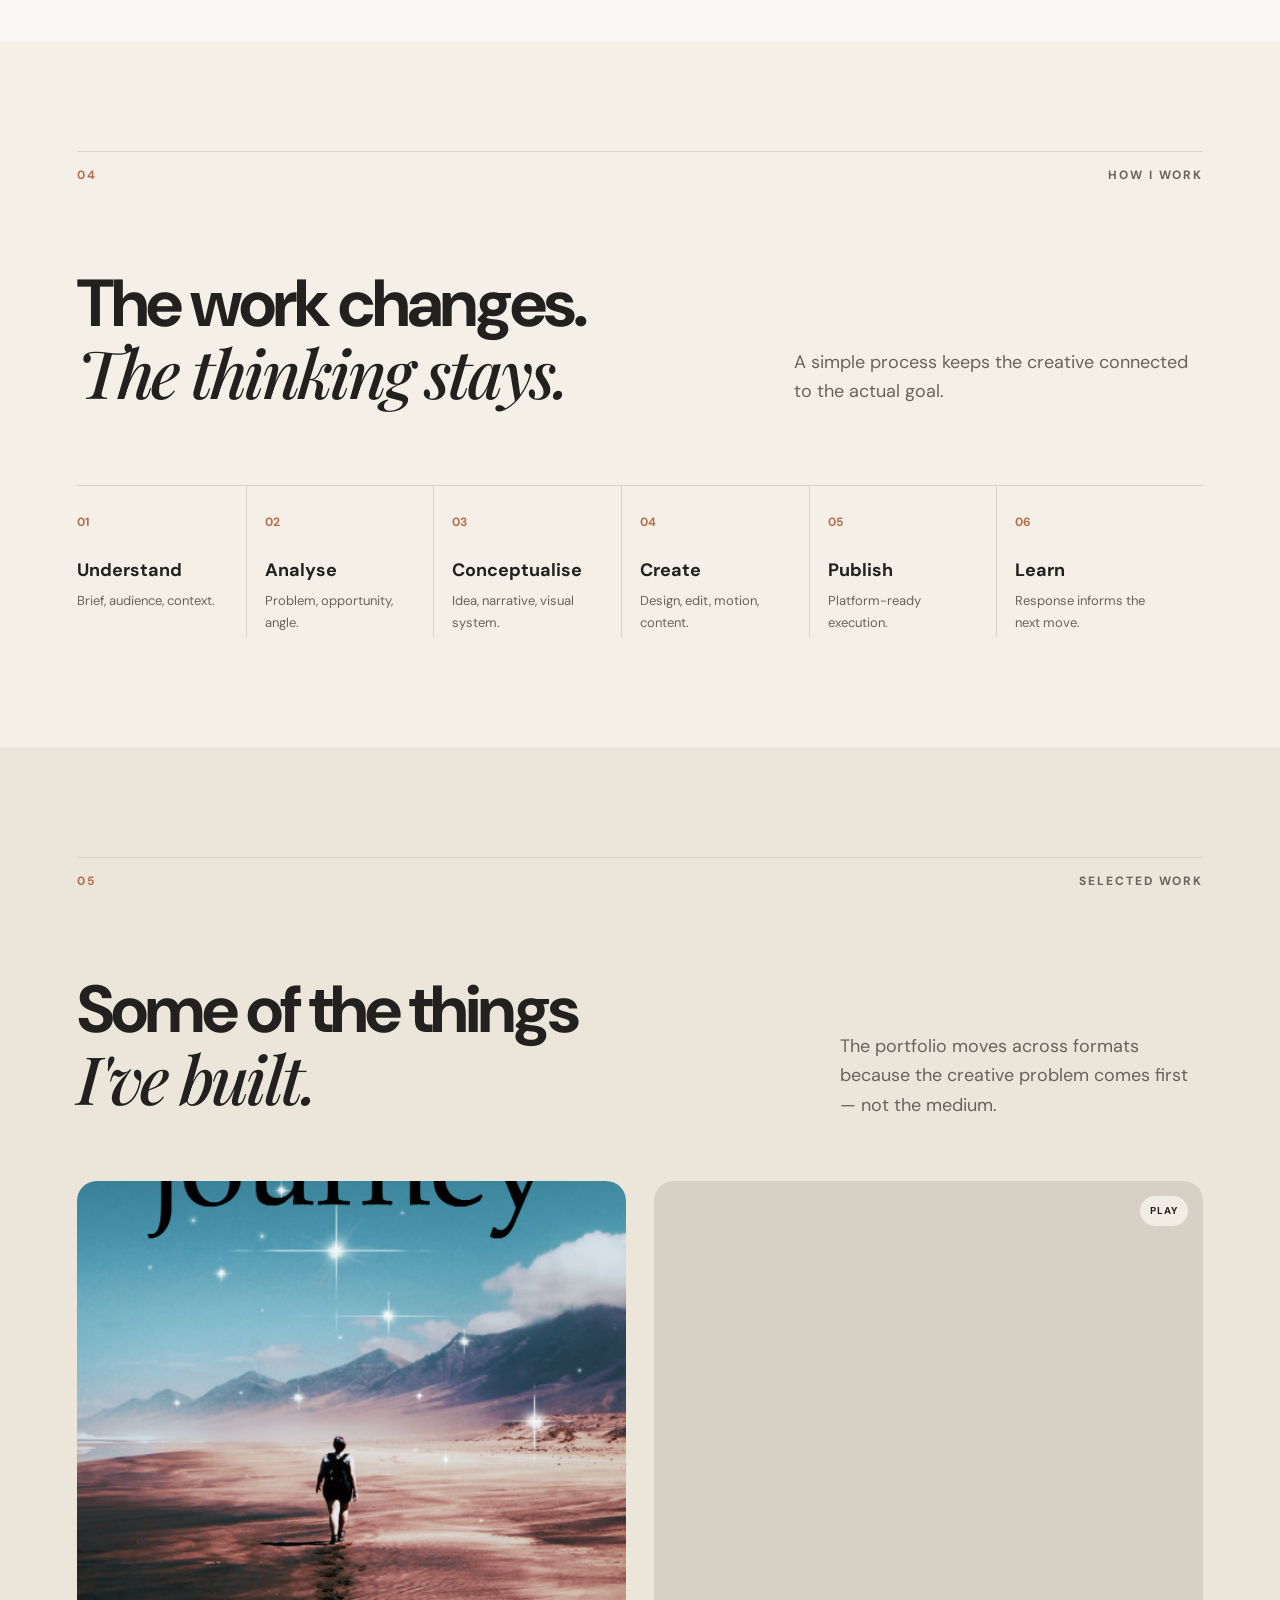
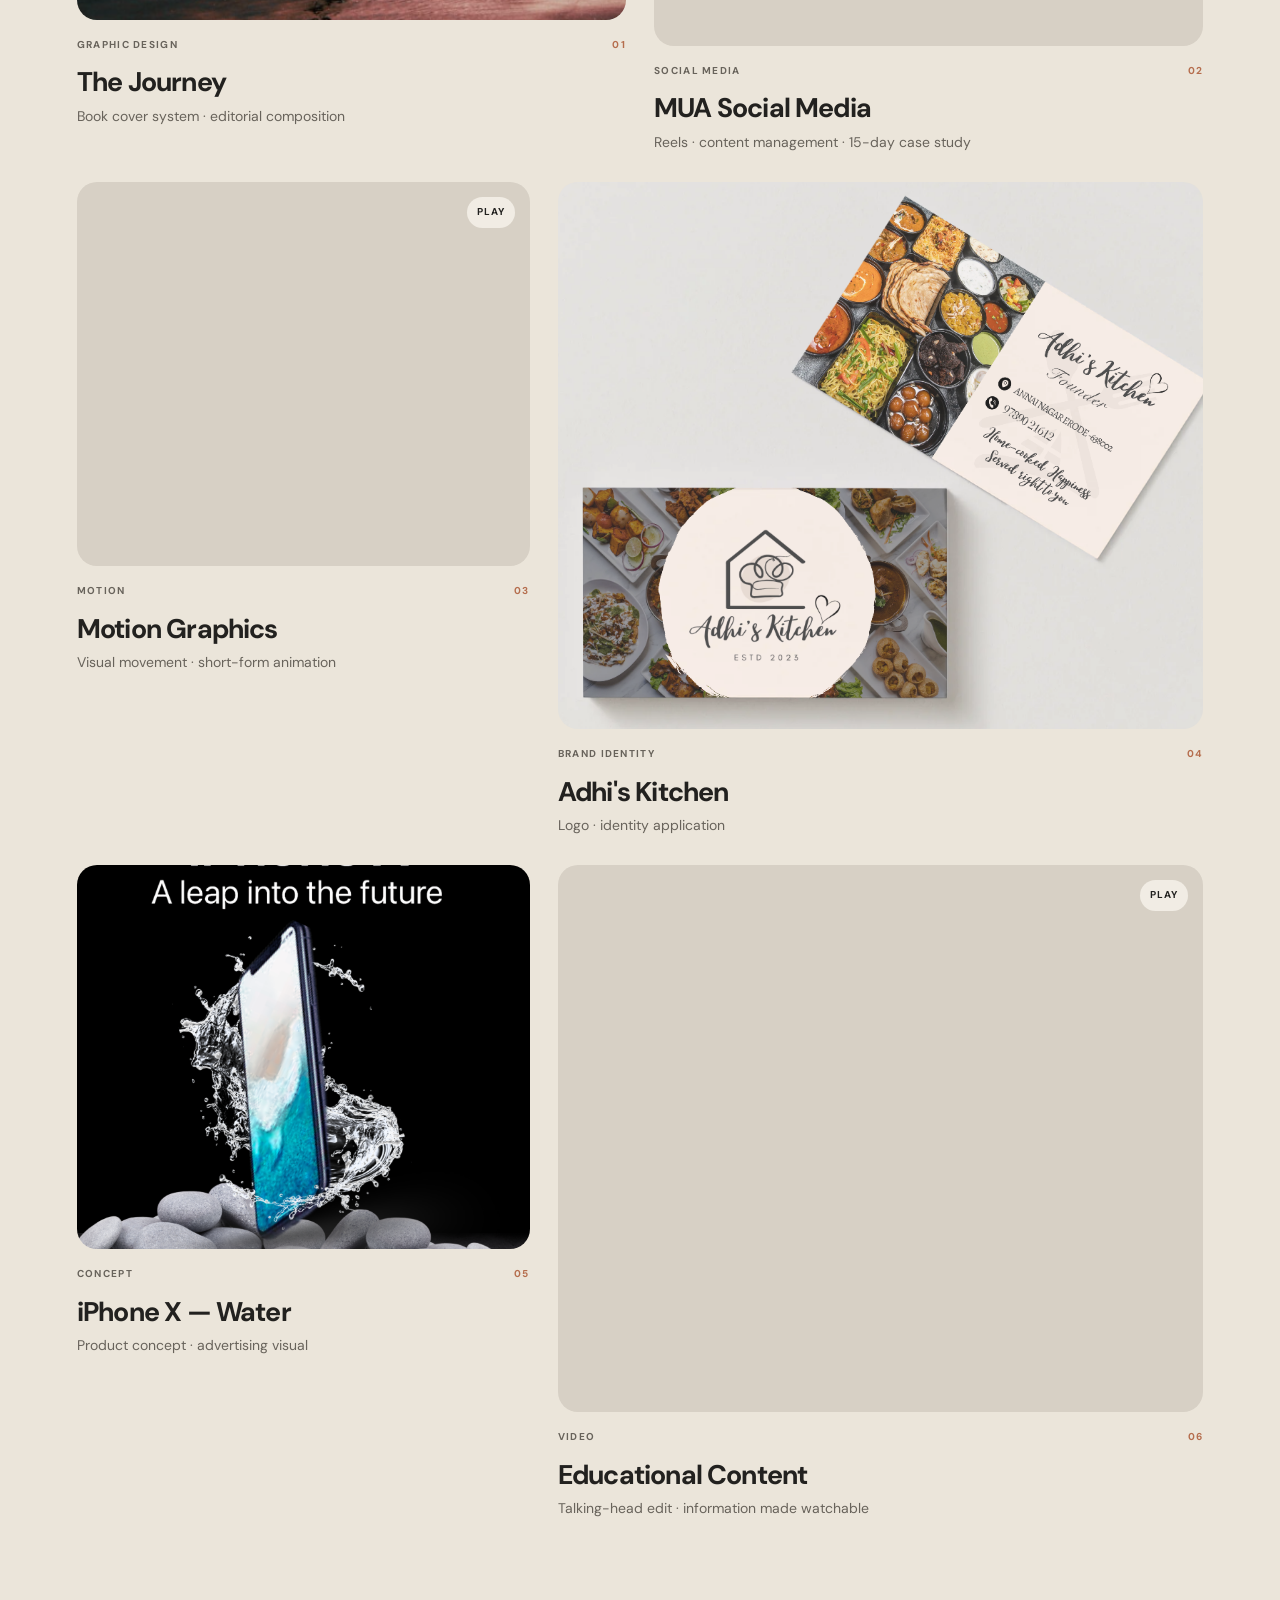
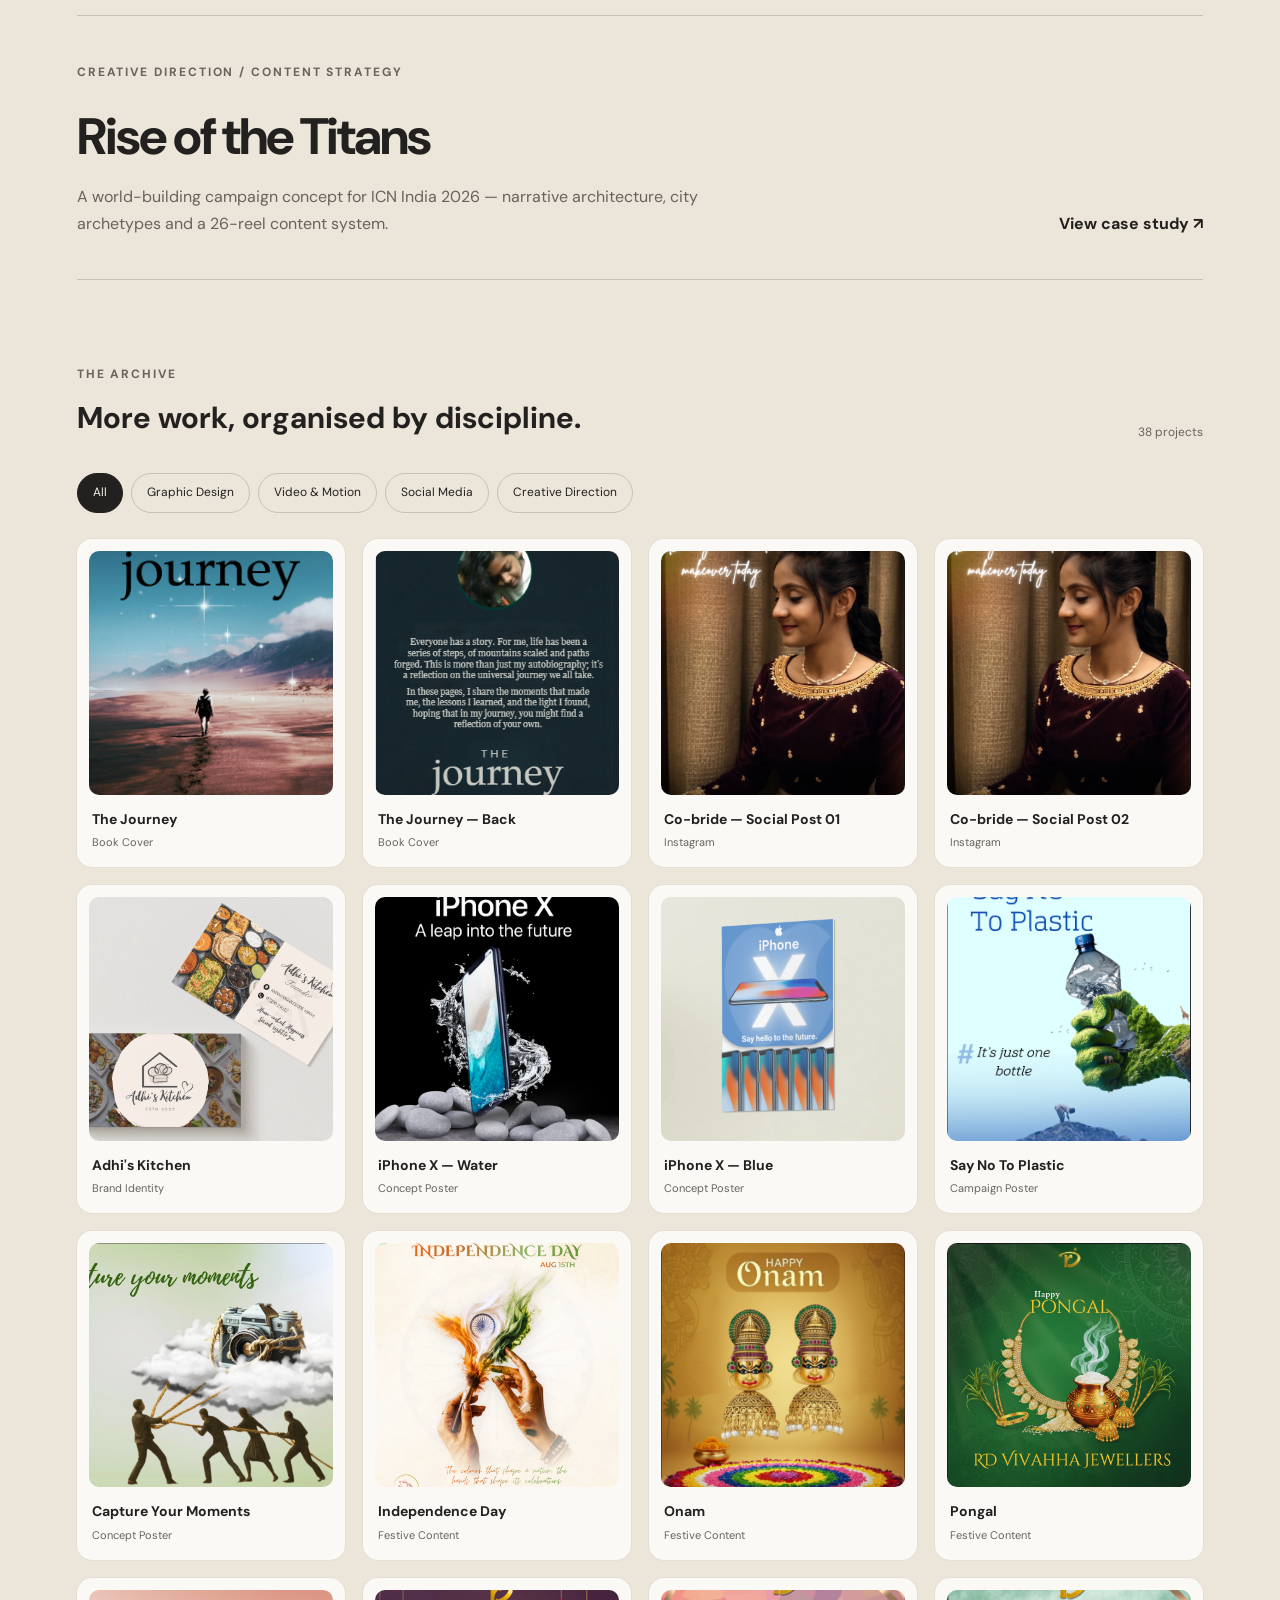
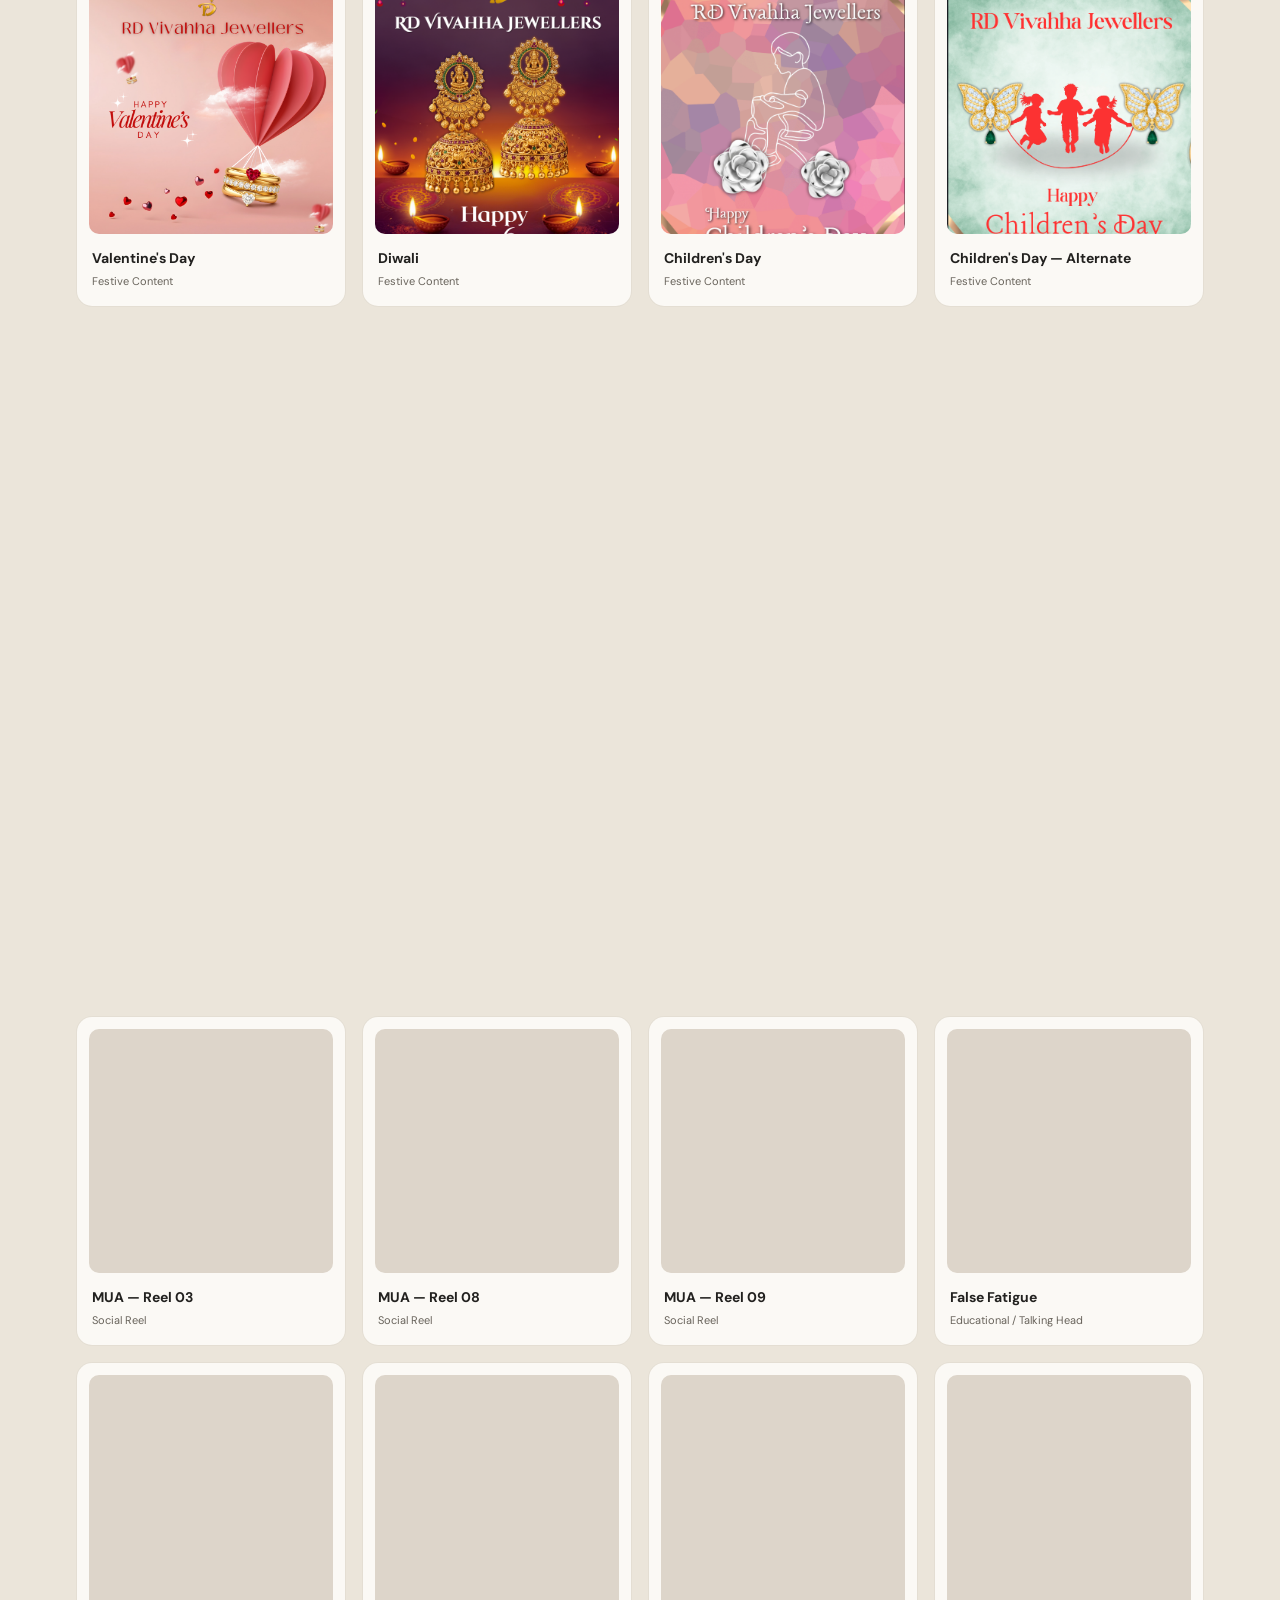
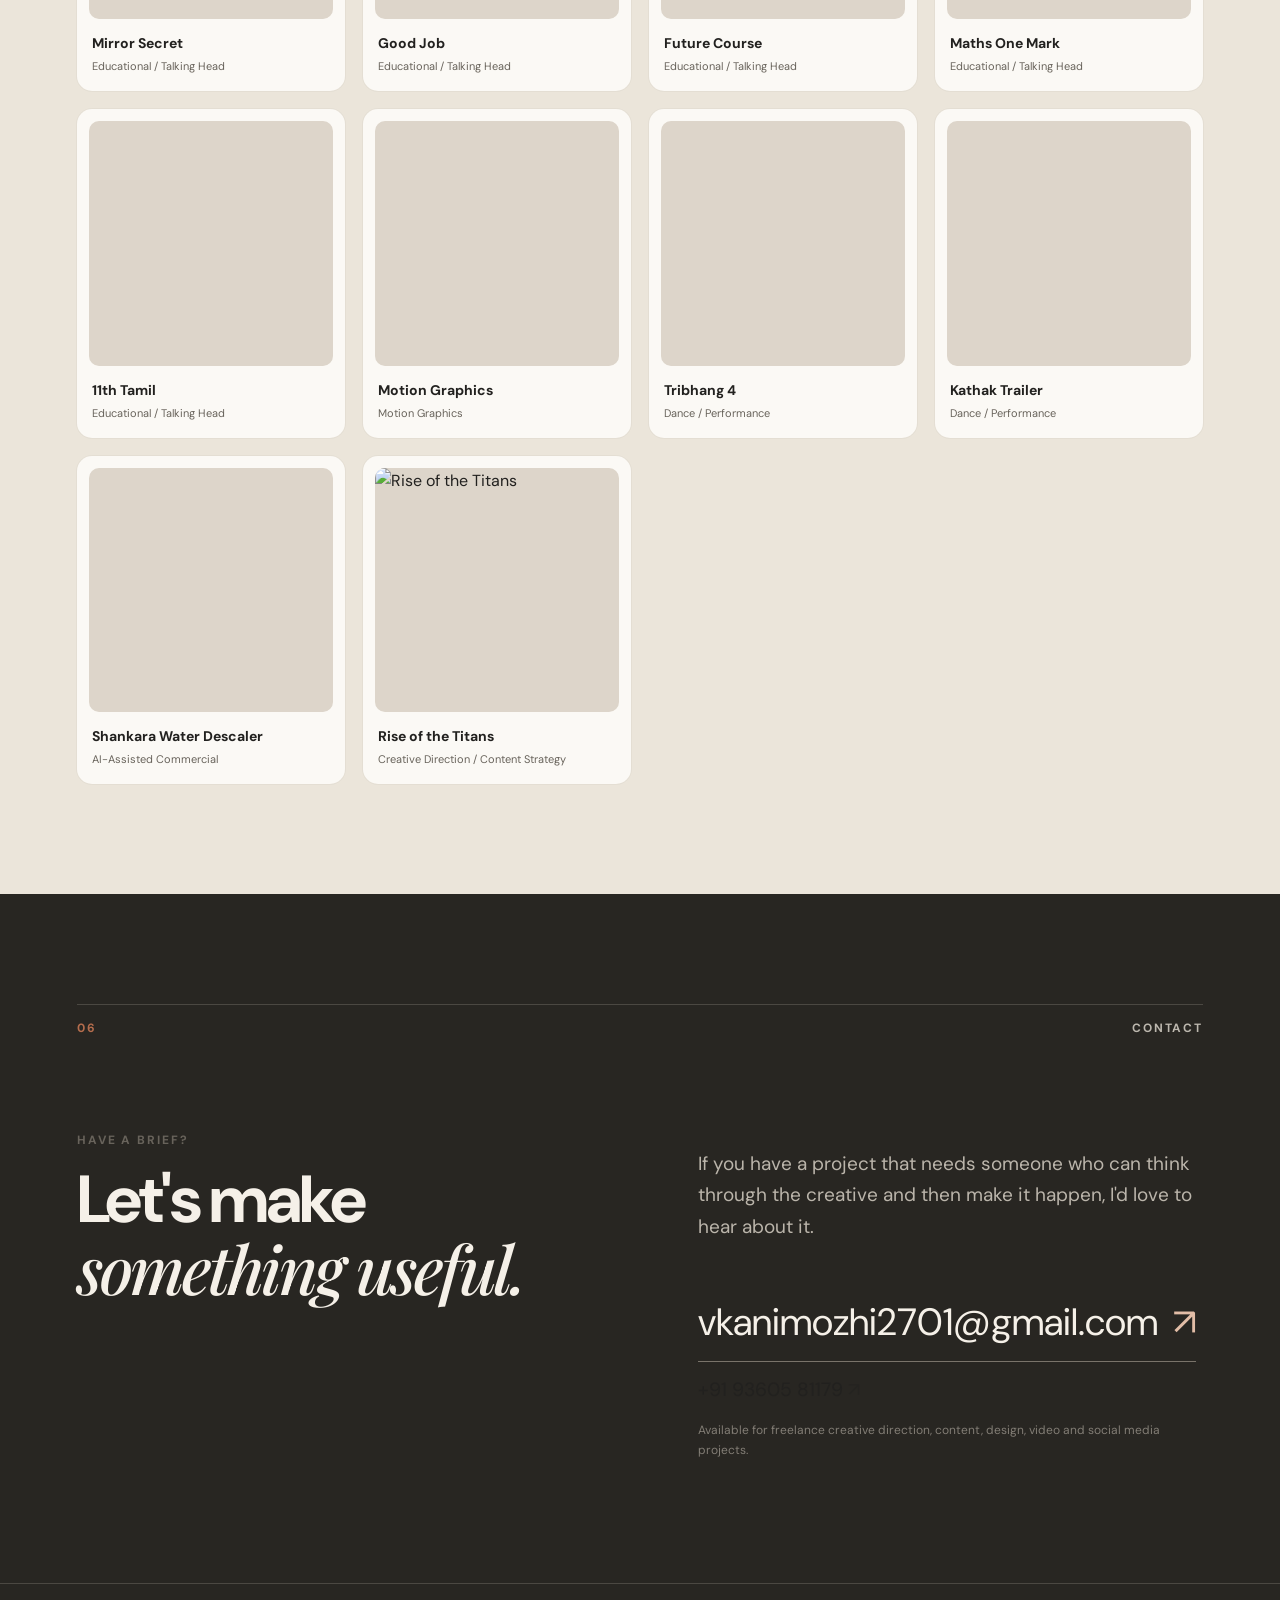
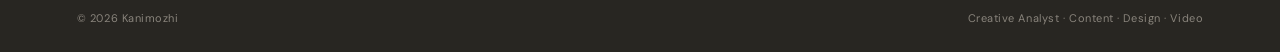
==== commit cb494589: "Add portfolio assets and website" ====
--- a/index.html
+++ b/index.html
@@ -2,75 +2,165 @@
 <html lang="en">
 <head>
   <meta charset="utf-8">
-  <meta name="viewport" content="width=device-width,initial-scale=1">
-  <meta name="description" content="Kanimozhi — Creative Analyst, Content Strategist, Designer and Video Editor.">
-  <title>Kanimozhi — Creative Analyst & Content Strategist</title>
-  <link rel="stylesheet" href="style.css">
+  <meta name="viewport" content="width=device-width, initial-scale=1">
+  <meta name="description" content="Kanimozhi — Creative Analyst working across content strategy, graphic design, video, motion and social media.">
+  <title>Kanimozhi — Creative Analyst</title>
+  <link rel="preconnect" href="https://fonts.googleapis.com">
+  <link rel="preconnect" href="https://fonts.gstatic.com" crossorigin>
+  <link href="https://fonts.googleapis.com/css2?family=DM+Sans:wght@400;500;600;700&family=Playfair+Display:ital,wght@0,500;0,600;1,500;1,600&display=swap" rel="stylesheet">
+  <link rel="stylesheet" href="./style.css">
 </head>
 <body>
-  <div class="noise"></div>
-  <header class="nav">
-    <a class="brand" href="#top">KANIMOZHI<span>.</span></a>
-    <button class="menu-btn" aria-expanded="false" aria-controls="menu">MENU <span>+</span></button>
-    <nav id="menu" class="menu" aria-label="Primary navigation">
-      <div class="nav-dropdown">
-        <button class="nav-drop-trigger" type="button" aria-expanded="false">Work <span>⌄</span></button>
-        <div class="nav-drop-menu">
-          <a href="#work">Selected Work</a>
-          <a href="#archiveGrid" data-filter-link="design">Graphic Design</a>
-          <a href="#archiveGrid" data-filter-link="video">Video &amp; Motion</a>
-          <a href="#archiveGrid" data-filter-link="social">Social Media</a>
-          <a href="#archiveGrid" data-filter-link="strategy">Creative Direction</a>
+  <div class="grain" aria-hidden="true"></div>
+
+  <header class="site-header" id="home">
+    <a class="logo" href="#home" aria-label="Kanimozhi home">KANIMOZHI<span>•</span></a>
+    <nav class="desktop-nav" aria-label="Main navigation">
+      <a href="#home">Home</a>
+      <a href="#about">About me</a>
+      <a href="#offer">What I offer</a>
+      <div class="nav-work">
+        <button type="button" class="nav-work-btn" aria-expanded="false">Work <span>⌄</span></button>
+        <div class="nav-work-menu">
+          <a href="#work" data-filter-link="all">All work</a>
+          <a href="#work" data-filter-link="design">Graphic design</a>
+          <a href="#work" data-filter-link="video">Video & motion</a>
+          <a href="#work" data-filter-link="social">Social media</a>
+          <a href="#work" data-filter-link="strategy">Creative direction</a>
         </div>
       </div>
-      <a href="#approach">Approach</a>
-      <a href="#services">Capabilities</a>
-      <a href="#about">About</a>
       <a href="#contact">Contact</a>
     </nav>
+    <button class="mobile-toggle" type="button" aria-expanded="false" aria-controls="mobileNav">Menu <span>+</span></button>
   </header>
 
-  <main id="top">
-    <section class="hero">
-      <div class="hero-kicker">CREATIVE ANALYST · CONTENT · DESIGN · VIDEO</div>
-      <h1>I look at the idea<br><em>before</em> I make it.</h1>
-      <p class="hero-copy">I analyse what a project needs, shape the concept, and turn it into content that communicates — across design, video and social media.</p>
-      <div class="hero-meta"><span>Based in India</span><span>Available for creative projects</span></div>
-    </section>
+  <div class="mobile-nav" id="mobileNav">
+    <a href="#home">Home</a>
+    <a href="#about">About me</a>
+    <a href="#offer">What I offer</a>
+    <a href="#work">Work</a>
+    <a href="#contact">Contact</a>
+  </div>
 
-    <section id="work" class="work-section">
-      <div class="section-head"><span>01 / SELECTED WORK</span><span>Scroll / Explore</span></div>
-      <div class="work-grid">
-        <article class="project featured" data-open="titans">
-          <div class="project-media titan-card"><div class="titan-mark">R</div><div><small>CREATIVE DIRECTION</small><strong>RISE OF<br>THE TITANS</strong><span>ICN INDIA 2026 · Concept / Story / Series Strategy</span></div></div>
-          <div class="project-info"><h2>Rise of the Titans</h2><p>World-building, narrative architecture and a 26-reel content system.</p><b>01</b></div>
-        </article>
-        <article class="project" data-open="journey">
-          <div class="project-media"><img src="assets/images/the-journey.png" alt="The Journey book cover"></div>
-          <div class="project-info"><h2>The Journey</h2><p>Book cover · editorial composition</p><b>02</b></div>
-        </article>
-        <article class="project" data-open="mua">
-          <div class="project-media video-card"><video muted autoplay loop playsinline poster="assets/video-posters/reel-3.jpg"><source src="assets/videos/reel-3.mp4" type="video/mp4"></video><span class="play-label">MUA / SOCIAL</span></div>
-          <div class="project-info"><h2>MUA Social Media</h2><p>Reels · content · creative management</p><b>03</b></div>
-        </article>
-        <article class="project" data-open="motion">
-          <div class="project-media video-card"><video muted autoplay loop playsinline poster="assets/video-posters/video-from-kanimozhi.jpg"><source src="assets/videos/video-from-kanimozhi.mp4" type="video/mp4"></video></div>
-          <div class="project-info"><h2>Motion Graphics</h2><p>Animation · visual communication</p><b>04</b></div>
-        </article>
-        <article class="project" data-open="iphone">
-          <div class="project-media"><img src="assets/images/iphone-x.png" alt="iPhone X water concept poster"></div>
-          <div class="project-info"><h2>iPhone X</h2><p>Concept advertising · product visual</p><b>05</b></div>
-        </article>
-        <article class="project" data-open="adhi">
-          <div class="project-media"><img src="assets/images/adhi-s-kitchen.png" alt="Adhi's Kitchen logo and identity"></div>
-          <div class="project-info"><h2>Adhi's Kitchen</h2><p>Logo · identity application</p><b>06</b></div>
-        </article>
+  <main>
+    <section class="hero section-pad">
+      <div class="hero-eyebrow reveal">CREATIVE ANALYST <span>•</span> CONTENT <span>•</span> DESIGN <span>•</span> VIDEO</div>
+      <div class="hero-grid">
+        <div>
+          <h1 class="reveal delay-1">I look at the idea<br><em>before</em> I make it.</h1>
+        </div>
+        <div class="hero-side reveal delay-2">
+          <p class="hero-lead">I work at the point where thinking becomes creative.</p>
+          <p>I analyse the brief, understand the audience and shape the right creative direction — then turn it into design, video, content and social work that has a reason to exist.</p>
+          <a class="text-link" href="#work">Explore selected work <span>↗</span></a>
+        </div>
+      </div>
+      <div class="hero-bottom reveal delay-3">
+        <span>Based in India</span>
+        <span>Open to creative projects & collaborations</span>
+        <span class="scroll-cue">Scroll to explore ↓</span>
       </div>
     </section>
 
-    <section class="archive" aria-label="Work archive">
-      <div class="section-head"><span>02 / WORK ARCHIVE</span><span id="count">0 projects</span></div>
-      <div class="filters">
+    <section class="intro-band section-pad">
+      <div class="section-label"><span>01</span><span>THE POINT OF VIEW</span></div>
+      <div class="intro-copy">
+        <p class="big-statement">Good creative work isn't only about making something look good. <em>It starts with knowing what needs to be said.</em></p>
+        <p class="support-copy">That is where I start — with the problem, the audience, the context and the idea. The execution comes after the decision.</p>
+      </div>
+    </section>
+
+    <section class="about section-pad" id="about">
+      <div class="section-label"><span>02</span><span>ABOUT ME</span></div>
+      <div class="about-grid">
+        <div>
+          <p class="section-kicker">THINKING × MAKING</p>
+          <h2>More than an executor.<br><em>A creative thinker.</em></h2>
+        </div>
+        <div class="about-copy">
+          <p>My work sits between analysis and execution. I like understanding why something needs to exist, who it needs to reach and what it needs to make people feel or do.</p>
+          <p>From a single social post to a larger content system, I can move between the strategic question and the actual making — concept, visual direction, design, edit, motion and publishing.</p>
+          <div class="about-note"><span>MY ROLE</span><strong>Think first. Build with purpose.</strong></div>
+        </div>
+      </div>
+    </section>
+
+    <section class="offer section-pad" id="offer">
+      <div class="section-label"><span>03</span><span>WHAT I OFFER</span></div>
+      <div class="section-intro">
+        <h2>Creative support from <em>thinking</em> to delivery.</h2>
+        <p>I can join at the beginning of a project, step into an existing brief, or take care of the creative execution end-to-end.</p>
+      </div>
+      <div class="offer-grid">
+        <article class="offer-card"><span>01</span><h3>Creative Analysis</h3><p>Brief analysis, audience thinking, communication problems, concepts and creative direction.</p></article>
+        <article class="offer-card"><span>02</span><h3>Content Strategy</h3><p>Content ideas, hooks, formats, campaign systems and platform-aware planning.</p></article>
+        <article class="offer-card"><span>03</span><h3>Graphic Design</h3><p>Social creatives, posters, campaigns, book covers, identity and visual communication.</p></article>
+        <article class="offer-card"><span>04</span><h3>Video & Motion</h3><p>Short-form edits, talking-head content, storytelling, testimony, performance and motion graphics.</p></article>
+        <article class="offer-card"><span>05</span><h3>Social Media</h3><p>Creative management, reels, content execution and iteration based on audience response.</p></article>
+        <article class="offer-card"><span>06</span><h3>AI-Assisted Creative</h3><p>AI video and visual workflows where they make the idea stronger, faster or more expressive.</p></article>
+      </div>
+    </section>
+
+    <section class="process section-pad">
+      <div class="section-label"><span>04</span><span>HOW I WORK</span></div>
+      <div class="process-head"><h2>The work changes.<br><em>The thinking stays.</em></h2><p>A simple process keeps the creative connected to the actual goal.</p></div>
+      <div class="process-list">
+        <div><span>01</span><strong>Understand</strong><p>Brief, audience, context.</p></div>
+        <div><span>02</span><strong>Analyse</strong><p>Problem, opportunity, angle.</p></div>
+        <div><span>03</span><strong>Conceptualise</strong><p>Idea, narrative, visual system.</p></div>
+        <div><span>04</span><strong>Create</strong><p>Design, edit, motion, content.</p></div>
+        <div><span>05</span><strong>Publish</strong><p>Platform-ready execution.</p></div>
+        <div><span>06</span><strong>Learn</strong><p>Response informs the next move.</p></div>
+      </div>
+    </section>
+
+    <section class="work section-pad" id="work">
+      <div class="section-label"><span>05</span><span>SELECTED WORK</span></div>
+      <div class="work-head">
+        <div><h2>Some of the things<br><em>I've built.</em></h2></div>
+        <p>The portfolio moves across formats because the creative problem comes first — not the medium.</p>
+      </div>
+
+      <div class="selected-grid">
+        <article class="project-card large reveal" data-open="journey">
+          <div class="media-wrap"><img src="./assets/images/the-journey.png" alt="The Journey book cover"></div>
+          <div class="project-meta"><span>GRAPHIC DESIGN</span><span>01</span></div>
+          <h3>The Journey</h3><p>Book cover system · editorial composition</p>
+        </article>
+        <article class="project-card reveal" data-open="mua">
+          <div class="media-wrap video-wrap"><video muted autoplay loop playsinline preload="metadata" poster="./assets/video-posters/reel-3.jpg"><source src="./assets/videos/reel-3.mp4" type="video/mp4"></video><span class="media-badge">PLAY</span></div>
+          <div class="project-meta"><span>SOCIAL MEDIA</span><span>02</span></div>
+          <h3>MUA Social Media</h3><p>Reels · content management · 15-day case study</p>
+        </article>
+        <article class="project-card reveal" data-open="motion">
+          <div class="media-wrap video-wrap"><video muted autoplay loop playsinline preload="metadata" poster="./assets/video-posters/video-from-kanimozhi.jpg"><source src="./assets/videos/video-from-kanimozhi.mp4" type="video/mp4"></video><span class="media-badge">PLAY</span></div>
+          <div class="project-meta"><span>MOTION</span><span>03</span></div>
+          <h3>Motion Graphics</h3><p>Visual movement · short-form animation</p>
+        </article>
+        <article class="project-card reveal" data-open="adhi">
+          <div class="media-wrap"><img src="./assets/images/adhi-s-kitchen.png" alt="Adhi's Kitchen logo and identity application"></div>
+          <div class="project-meta"><span>BRAND IDENTITY</span><span>04</span></div>
+          <h3>Adhi's Kitchen</h3><p>Logo · identity application</p>
+        </article>
+        <article class="project-card reveal" data-open="iphone">
+          <div class="media-wrap"><img src="./assets/images/iphone-x.png" alt="iPhone X water concept poster"></div>
+          <div class="project-meta"><span>CONCEPT</span><span>05</span></div>
+          <h3>iPhone X — Water</h3><p>Product concept · advertising visual</p>
+        </article>
+        <article class="project-card reveal" data-open="false">
+          <div class="media-wrap video-wrap"><video muted autoplay loop playsinline preload="metadata" poster="./assets/video-posters/false-fatigue-v2-1.jpg"><source src="./assets/videos/false-fatigue-v2-1.mp4" type="video/mp4"></video><span class="media-badge">PLAY</span></div>
+          <div class="project-meta"><span>VIDEO</span><span>06</span></div>
+          <h3>Educational Content</h3><p>Talking-head edit · information made watchable</p>
+        </article>
+      </div>
+
+      <div class="direction-feature" data-open="titans">
+        <div><span class="small-label">CREATIVE DIRECTION / CONTENT STRATEGY</span><h3>Rise of the Titans</h3><p>A world-building campaign concept for ICN India 2026 — narrative architecture, city archetypes and a 26-reel content system.</p></div>
+        <span class="feature-arrow">View case study ↗</span>
+      </div>
+
+      <div class="archive-head"><div><span class="small-label">THE ARCHIVE</span><h3>More work, organised by discipline.</h3></div><span id="count">0 projects</span></div>
+      <div class="filters" role="tablist" aria-label="Work categories">
         <button class="filter active" data-filter="all">All</button>
         <button class="filter" data-filter="design">Graphic Design</button>
         <button class="filter" data-filter="video">Video & Motion</button>
@@ -80,51 +170,21 @@
       <div class="archive-grid" id="archiveGrid"></div>
     </section>
 
-    <section id="approach" class="approach">
-      <div class="section-head"><span>03 / HOW I WORK</span><span>Analysis first</span></div>
-      <div class="approach-layout">
-        <h2>The creative<br><em>decision</em> comes first.</h2>
-        <div class="steps">
-          <div><span>01</span><h3>Understand</h3><p>Read the requirement, audience and purpose before choosing a format.</p></div>
-          <div><span>02</span><h3>Analyse</h3><p>Find the communication problem, the opportunity and the strongest angle.</p></div>
-          <div><span>03</span><h3>Conceptualise</h3><p>Build the idea, narrative, visual direction or content system.</p></div>
-          <div><span>04</span><h3>Create</h3><p>Execute through design, editing, motion, writing and AI-assisted production.</p></div>
-          <div><span>05</span><h3>Publish</h3><p>Adapt the creative to the platform, audience and publishing context.</p></div>
-          <div><span>06</span><h3>Learn</h3><p>Look at the response and use what works to improve the next creative decision.</p></div>
-        </div>
+    <section class="contact section-pad" id="contact">
+      <div class="section-label"><span>06</span><span>CONTACT</span></div>
+      <div class="contact-grid">
+        <div><p class="section-kicker">HAVE A BRIEF?</p><h2>Let's make<br><em>something useful.</em></h2></div>
+        <div class="contact-copy"><p>If you have a project that needs someone who can think through the creative and then make it happen, I'd love to hear about it.</p><a class="contact-email" href="mailto:vkanimozhi2701@gmail.com">vkanimozhi2701@gmail.com <span>↗</span></a><a class="contact-phone" href="tel:+919360581179">+91 93605 81179 <span>↗</span></a><p class="contact-note">Available for freelance creative direction, content, design, video and social media projects.</p></div>
       </div>
-    </section>
-
-    <section id="services" class="capabilities">
-      <div class="section-head"><span>04 / CAPABILITIES</span><span>What I can take on</span></div>
-      <div class="cap-grid">
-        <div><small>01</small><h3>Creative Analysis</h3><p>Requirement analysis, audience thinking, creative direction and concept development.</p></div>
-        <div><small>02</small><h3>Content Strategy</h3><p>Content ideas, formats, hooks, campaign thinking and social content planning.</p></div>
-        <div><small>03</small><h3>Graphic Design</h3><p>Social creatives, posters, campaigns, book covers and brand identity assets.</p></div>
-        <div><small>04</small><h3>Video & Motion</h3><p>Short-form editing, talking-head, storytelling, testimony, performance and motion graphics.</p></div>
-        <div><small>05</small><h3>Social Media</h3><p>Creative management, reels, content execution and performance-led iteration.</p></div>
-        <div><small>06</small><h3>AI-Assisted Creative</h3><p>AI video and visual workflows used where they strengthen the creative outcome.</p></div>
-      </div>
-    </section>
-
-    <section id="about" class="about">
-      <div class="section-head"><span>05 / ABOUT</span><span>Thinking behind the work</span></div>
-      <div class="about-layout"><h2>Not just an executor.<br><em>A creative thinker.</em></h2><p>My work sits between analysis and execution. I like understanding why something needs to exist, who it needs to reach and what it needs to make people feel or do — then choosing the right creative form to deliver it.</p></div>
-    </section>
-
-    <section id="contact" class="contact">
-      <div class="section-head"><span>06 / CONTACT</span><span>Let's make something useful</span></div>
-      <h2>Have a brief?<br><em>Let's talk.</em></h2>
-      <a class="contact-link" href="mailto:your@email.com">your@email.com <span>↗</span></a>
-      <p class="note">Replace the email above with your professional email before publishing.</p>
     </section>
   </main>
 
+  <footer><span>© 2026 Kanimozhi</span><span>Creative Analyst · Content · Design · Video</span></footer>
+
   <div class="modal" id="modal" aria-hidden="true">
     <div class="modal-backdrop"></div>
-    <div class="modal-panel"><button class="close" aria-label="Close">×</button><div id="modalContent"></div></div>
+    <div class="modal-panel"><button class="close" aria-label="Close project">×</button><div id="modalContent"></div></div>
   </div>
-  <footer><span>© 2026 Kanimozhi</span><span>Creative Analyst / Content / Design / Video</span></footer>
-  <script src="script.js"></script>
+  <script src="./script.js"></script>
 </body>
 </html>
--- a/style.css
+++ b/style.css
@@ -1,8 +1,20 @@
-:root{--bg:#11100f;--paper:#eee8dc;--muted:#aaa295;--line:#3a3631;--accent:#9a7254;--white:#f7f3ea}*{box-sizing:border-box}html{scroll-behavior:smooth}body{margin:0;background:var(--bg);color:var(--paper);font-family:Arial,Helvetica,sans-serif;line-height:1.45}.noise{position:fixed;inset:0;pointer-events:none;opacity:.035;background-image:url("data:image/svg+xml,%3Csvg viewBox='0 0 180 180' xmlns='http://www.w3.org/2000/svg'%3E%3Cfilter id='n'%3E%3CfeTurbulence type='fractalNoise' baseFrequency='.9' numOctaves='4' stitchTiles='stitch'/%3E%3C/filter%3E%3Crect width='100%25' height='100%25' filter='url(%23n)' opacity='.5'/%3E%3C/svg%3E")}.nav{position:sticky;top:0;z-index:10;display:flex;justify-content:space-between;align-items:center;padding:22px 5vw;background:rgba(17,16,15,.86);backdrop-filter:blur(12px);border-bottom:1px solid var(--line)}.brand{color:var(--paper);text-decoration:none;font-size:13px;letter-spacing:.22em;font-weight:700}.brand span{color:var(--accent)}.menu{display:flex;gap:28px}.menu a{color:var(--muted);text-decoration:none;font-size:12px;text-transform:uppercase;letter-spacing:.12em}.menu a:hover{color:var(--paper)}.menu-btn{display:none;background:none;border:0;color:var(--paper);font-size:12px}.hero{min-height:88vh;padding:13vh 5vw 8vh;display:flex;flex-direction:column;justify-content:space-between;border-bottom:1px solid var(--line)}.hero-kicker,.section-head,.hero-meta,.note{font-size:10px;text-transform:uppercase;letter-spacing:.14em;color:var(--muted)}h1{font-size:clamp(56px,9vw,145px);line-height:.9;letter-spacing:-.065em;font-weight:400;max-width:1100px;margin:11vh 0 4vh}em{font-family:Georgia,serif;font-weight:400;color:#d2c2af}.hero-copy{font-size:clamp(18px,2vw,28px);max-width:720px;color:#d5cec3;margin:0}.hero-meta{display:flex;gap:30px;margin-top:8vh}.section-head{display:flex;justify-content:space-between;padding:20px 5vw;border-bottom:1px solid var(--line)}.work-grid{display:grid;grid-template-columns:repeat(2,1fr);gap:1px;background:var(--line)}.project{background:var(--bg);cursor:pointer}.project-media{aspect-ratio:4/3;background:#1b1917;overflow:hidden;display:flex;align-items:center;justify-content:center}.project-media img,.project-media video{width:100%;height:100%;object-fit:cover;display:block;transition:transform .7s ease}.project:hover img,.project:hover video{transform:scale(1.025)}.project-info{padding:20px 24px 28px;display:grid;grid-template-columns:1fr auto;gap:8px}.project-info h2{font-size:20px;font-weight:400;margin:0}.project-info p{grid-column:1/2;margin:0;color:var(--muted);font-size:12px}.project-info b{grid-column:2;grid-row:1/3;color:var(--accent);font-weight:400}.featured{grid-column:1/-1}.titan-card{aspect-ratio:2.2/1;justify-content:space-between;padding:7vw;background:radial-gradient(circle at 70% 40%,#3b3026,#1b1816 45%,#0d0c0b);text-align:left}.titan-card .titan-mark{font-family:Georgia,serif;font-size:16vw;line-height:1;color:#8e6b4f;opacity:.7}.titan-card div:last-child{display:flex;flex-direction:column;gap:10px}.titan-card small{font-size:10px;letter-spacing:.2em;color:#b7aa9c}.titan-card strong{font-size:clamp(34px,6vw,90px);line-height:.84;font-weight:500;letter-spacing:-.05em}.titan-card span{font-size:11px;color:#a99f93}.video-card{position:relative}.play-label{position:absolute;bottom:14px;left:14px;background:rgba(17,16,15,.8);padding:7px 9px;font-size:9px;letter-spacing:.14em}.archive{background:#e8e1d5;color:#171513}.archive .section-head{border-color:#c9c0b3;color:#5e574e}.archive .section-head span:last-child{color:#8c8378}.filters{padding:22px 5vw;display:flex;gap:8px;flex-wrap:wrap}.filter{border:1px solid #bcb2a4;background:transparent;color:#4f4941;padding:10px 13px;font-size:10px;text-transform:uppercase;letter-spacing:.1em;cursor:pointer}.filter.active,.filter:hover{background:#201d19;color:#eee8dc;border-color:#201d19}.archive-grid{display:grid;grid-template-columns:repeat(3,1fr);gap:1px;background:#c9c0b3}.archive-item{background:#e8e1d5;padding:18px;cursor:pointer}.archive-thumb{aspect-ratio:1/1;background:#d9d0c2;overflow:hidden}.archive-thumb img,.archive-thumb video{width:100%;height:100%;object-fit:cover}.archive-item h3{font-size:15px;font-weight:400;margin:14px 0 2px;color:#1d1a17}.archive-item p{font-size:10px;color:#766d62;margin:0;text-transform:uppercase;letter-spacing:.08em}.approach,.capabilities,.about{border-bottom:1px solid var(--line)}.approach-layout{display:grid;grid-template-columns:1fr 1.2fr;gap:8vw;padding:9vw 5vw}.approach h2,.about h2{font-size:clamp(42px,6vw,86px);line-height:.92;font-weight:400;letter-spacing:-.05em;margin:0}.steps{display:grid;grid-template-columns:1fr 1fr;gap:40px 50px}.steps span,.cap-grid small{color:var(--accent);font-size:10px;letter-spacing:.15em}.steps h3,.cap-grid h3{font-size:18px;font-weight:400;margin:8px 0}.steps p,.cap-grid p{font-size:12px;color:var(--muted);max-width:300px;margin:0}.cap-grid{display:grid;grid-template-columns:repeat(3,1fr);gap:1px;background:var(--line)}.cap-grid>div{background:var(--bg);padding:55px 5vw;min-height:220px}.about-layout{display:grid;grid-template-columns:1fr 1fr;gap:10vw;padding:10vw 5vw}.about-layout p{font-size:clamp(18px,2.2vw,30px);color:#cbc3b8;max-width:650px}.contact{padding:8vw 5vw 10vw}.contact h2{font-size:clamp(58px,10vw,150px);line-height:.88;letter-spacing:-.06em;font-weight:400;margin:9vw 0}.contact-link{display:flex;justify-content:space-between;color:var(--paper);text-decoration:none;font-size:clamp(20px,3vw,42px);border-bottom:1px solid var(--line);padding-bottom:18px}.contact-link span{color:var(--accent)}.note{margin-top:14px}footer{display:flex;justify-content:space-between;padding:25px 5vw;color:#70685e;font-size:9px;letter-spacing:.1em;text-transform:uppercase}.modal{display:none;position:fixed;inset:0;z-index:50}.modal.show{display:block}.modal-backdrop{position:absolute;inset:0;background:rgba(0,0,0,.78)}.modal-panel{position:absolute;inset:5vh 5vw;overflow:auto;background:#e8e1d5;color:#181613;padding:5vw}.close{position:fixed;right:6vw;top:4vh;border:0;background:#171513;color:#eee8dc;width:42px;height:42px;border-radius:50%;font-size:24px;cursor:pointer}.modal-panel h2{font-size:clamp(42px,7vw,90px);font-weight:400;letter-spacing:-.05em;margin:0 0 10px}.modal-panel .meta{color:#786f64;font-size:10px;text-transform:uppercase;letter-spacing:.14em}.modal-grid{display:grid;grid-template-columns:1fr 1fr;gap:2px;margin-top:40px;background:#c9c0b3}.modal-grid img,.modal-grid video{width:100%;display:block;background:#d9d0c2}.modal-copy{max-width:760px;font-size:18px;line-height:1.6;margin-top:35px}.timeline{display:grid;grid-template-columns:repeat(5,1fr);gap:1px;background:#c9c0b3;margin-top:35px}.timeline div{background:#e8e1d5;padding:18px}.timeline b{display:block;font-size:12px}.timeline span{font-size:10px;color:#786f64}.modal-section{margin-top:55px}.modal-section h3{font-size:12px;text-transform:uppercase;letter-spacing:.15em}.tagrow{display:flex;gap:7px;flex-wrap:wrap}.tag{border:1px solid #bbb1a3;padding:7px 9px;font-size:9px;text-transform:uppercase;letter-spacing:.1em}@media(max-width:800px){.menu{display:none;position:absolute;top:65px;left:0;right:0;padding:25px 5vw;background:#11100f;border-bottom:1px solid var(--line);flex-direction:column}.menu.open{display:flex}.menu-btn{display:block}.work-grid{grid-template-columns:1fr}.featured{grid-column:auto}.titan-card{aspect-ratio:1/1;padding:10vw;display:flex;flex-direction:column;align-items:flex-start;justify-content:space-between}.titan-card .titan-mark{font-size:35vw}.archive-grid{grid-template-columns:1fr 1fr}.approach-layout,.about-layout{grid-template-columns:1fr;gap:50px}.steps{grid-template-columns:1fr}.cap-grid{grid-template-columns:1fr 1fr}.modal-panel{inset:0;padding:18vw 6vw 8vw}.modal-grid{grid-template-columns:1fr}.timeline{grid-template-columns:1fr 1fr}.hero{min-height:82vh}}@media(max-width:520px){.archive-grid,.cap-grid{grid-template-columns:1fr}.hero-meta{flex-direction:column;gap:7px}}
+:root{--bg:#f4f0e8;--paper:#fbf9f5;--ink:#22211f;--muted:#68635b;--line:#d9d2c7;--accent:#b56d4d;--accent-soft:#ead6c7;--sage:#d8ddd2;--dark:#282622;--serif:'Playfair Display',Georgia,serif;--sans:'DM Sans',Arial,sans-serif;--radius:20px;--shadow:0 18px 55px rgba(48,39,30,.08)}
+*{box-sizing:border-box}html{scroll-behavior:smooth}body{margin:0;background:var(--bg);color:var(--ink);font-family:var(--sans);font-size:16px;line-height:1.65}.grain{position:fixed;inset:0;pointer-events:none;opacity:.035;z-index:20;background-image:url("data:image/svg+xml,%3Csvg viewBox='0 0 180 180' xmlns='http://www.w3.org/2000/svg'%3E%3Cfilter id='n'%3E%3CfeTurbulence type='fractalNoise' baseFrequency='.85' numOctaves='4' stitchTiles='stitch'/%3E%3C/filter%3E%3Crect width='100%25' height='100%25' filter='url(%23n)' opacity='.5'/%3E%3C/svg%3E")}
+a{color:inherit;text-decoration:none}button{font:inherit;color:inherit}.section-pad{padding:110px clamp(24px,6vw,96px);max-width:1500px;margin:auto}.site-header{height:82px;padding:0 clamp(24px,6vw,96px);display:flex;align-items:center;justify-content:space-between;position:sticky;top:0;z-index:30;background:rgba(244,240,232,.9);backdrop-filter:blur(16px);border-bottom:1px solid rgba(120,108,92,.14)}.logo{font-size:18px;font-weight:700;letter-spacing:.16em}.logo span{color:var(--accent);font-size:22px;margin-left:4px}.desktop-nav{display:flex;align-items:center;gap:32px;font-size:14px}.desktop-nav>a,.nav-work-btn{position:relative;opacity:.72;transition:.25s}.desktop-nav>a:hover,.nav-work-btn:hover{opacity:1}.nav-work{position:relative}.nav-work-btn{background:none;border:0;cursor:pointer;padding:8px 0}.nav-work-btn span{font-size:13px;margin-left:4px}.nav-work-menu{position:absolute;top:42px;right:-18px;width:200px;background:var(--paper);border:1px solid var(--line);box-shadow:var(--shadow);padding:10px;border-radius:14px;opacity:0;visibility:hidden;transform:translateY(8px);transition:.22s}.nav-work:hover .nav-work-menu,.nav-work.open .nav-work-menu{opacity:1;visibility:visible;transform:none}.nav-work-menu a{display:block;padding:10px 12px;border-radius:9px;font-size:13px}.nav-work-menu a:hover{background:var(--accent-soft)}.mobile-toggle,.mobile-nav{display:none}
+.hero{padding-top:95px;padding-bottom:42px;min-height:calc(100vh - 82px);display:flex;flex-direction:column;justify-content:center}.hero-eyebrow,.section-label,.small-label,.section-kicker{font-size:12px;font-weight:700;letter-spacing:.16em;color:var(--muted)}.hero-eyebrow span{color:var(--accent);padding:0 6px}.hero-grid{display:grid;grid-template-columns:minmax(0,1.3fr) minmax(300px,.7fr);gap:7vw;align-items:end;margin-top:48px}.hero h1{font-size:clamp(58px,8.2vw,132px);line-height:.94;letter-spacing:-.055em;font-weight:600;margin:0}.hero h1 em,.section-intro em,.process-head em,.about h2 em,.work-head em,.contact h2 em{font-family:var(--serif);font-weight:500}.hero-side{max-width:430px;padding-bottom:8px}.hero-lead{font-size:25px;line-height:1.28;margin:0 0 20px}.hero-side>p:not(.hero-lead){font-size:17px;color:var(--muted);margin:0 0 28px}.text-link{display:inline-flex;gap:12px;align-items:center;border-bottom:1px solid var(--ink);padding-bottom:5px;font-weight:600}.text-link span{color:var(--accent);font-size:20px}.hero-bottom{display:flex;justify-content:space-between;margin-top:75px;padding-top:18px;border-top:1px solid var(--line);font-size:12px;color:var(--muted)}.scroll-cue{color:var(--ink)}
+.section-label{display:flex;justify-content:space-between;border-top:1px solid var(--line);padding-top:14px}.section-label span:first-child{color:var(--accent)}.intro-band{background:var(--dark);color:#f6f1e9;max-width:none}.intro-band .section-label{border-color:#4b4842}.intro-band .section-label span:last-child{color:#bcb7ae}.intro-copy{max-width:1050px;margin:70px auto 10px}.big-statement{font-size:clamp(34px,4.3vw,68px);line-height:1.08;letter-spacing:-.035em;margin:0}.big-statement em{font-family:var(--serif);font-weight:500;color:#e5c7b5}.support-copy{max-width:580px;margin:38px 0 0 auto;color:#bbb5ab;font-size:17px}
+.about-grid,.contact-grid{display:grid;grid-template-columns:1fr 1fr;gap:9vw;margin-top:72px}.about h2,.section-intro h2,.process-head h2,.work-head h2,.contact h2{font-size:clamp(42px,5.2vw,78px);line-height:1.02;letter-spacing:-.045em;margin:14px 0}.about-copy{max-width:570px;font-size:18px;color:var(--muted)}.about-copy p{margin:0 0 24px}.about-note{margin-top:48px;padding:20px 0;border-top:1px solid var(--line);display:flex;justify-content:space-between;gap:25px;font-size:12px}.about-note span{letter-spacing:.14em;font-weight:700;color:var(--accent)}.about-note strong{font-size:15px;color:var(--ink)}
+.offer{background:var(--paper);max-width:none}.section-intro{display:grid;grid-template-columns:1.1fr .7fr;gap:8vw;align-items:end;margin:70px 0 55px}.section-intro p{font-size:18px;color:var(--muted);max-width:470px;margin:0 0 7px}.offer-grid{display:grid;grid-template-columns:repeat(3,1fr);border-top:1px solid var(--line);border-left:1px solid var(--line)}.offer-card{padding:34px;border-right:1px solid var(--line);border-bottom:1px solid var(--line);min-height:220px;transition:.3s}.offer-card:hover{background:var(--accent-soft);transform:translateY(-3px)}.offer-card span{font-size:12px;color:var(--accent);font-weight:700}.offer-card h3{font-size:24px;margin:28px 0 10px}.offer-card p{color:var(--muted);margin:0;max-width:330px}
+.process-head{display:grid;grid-template-columns:1.2fr .8fr;gap:8vw;align-items:end;margin:70px 0 60px}.process-head p{max-width:420px;color:var(--muted);font-size:18px}.process-list{display:grid;grid-template-columns:repeat(6,1fr);border-top:1px solid var(--line)}.process-list>div{padding:22px 14px 0 0;border-right:1px solid var(--line);margin-right:18px}.process-list>div:last-child{border-right:0}.process-list span{color:var(--accent);font-size:12px;font-weight:700}.process-list strong{display:block;font-size:18px;margin-top:22px}.process-list p{font-size:13px;color:var(--muted);margin:4px 0}
+.work{background:#ebe5da;max-width:none}.work-head{display:grid;grid-template-columns:1fr .55fr;gap:8vw;align-items:end;margin:70px 0 50px}.work-head p{font-size:18px;color:var(--muted);max-width:440px;margin-bottom:10px}.selected-grid{display:grid;grid-template-columns:repeat(12,1fr);gap:28px}.project-card{cursor:pointer;grid-column:span 6}.project-card.large{grid-column:span 6}.project-card:nth-child(3){grid-column:span 5}.project-card:nth-child(4){grid-column:span 7}.project-card:nth-child(5){grid-column:span 5}.project-card:nth-child(6){grid-column:span 7}.media-wrap{position:relative;background:#d7d0c5;overflow:hidden;border-radius:var(--radius);aspect-ratio:1.18/1}.project-card.large .media-wrap{aspect-ratio:1.25/1}.media-wrap img,.media-wrap video{width:100%;height:100%;object-fit:cover;display:block;transition:transform .65s cubic-bezier(.2,.75,.2,1),filter .45s}.project-card:hover .media-wrap img,.project-card:hover .media-wrap video{transform:scale(1.045);filter:saturate(1.08) contrast(1.03)}.media-wrap:after{content:"";position:absolute;inset:0;background:linear-gradient(115deg,transparent 20%,rgba(255,255,255,.28) 48%,transparent 72%);transform:translateX(-130%);transition:transform .8s ease;pointer-events:none}.project-card:hover .media-wrap:after{transform:translateX(130%)}.media-badge{position:absolute;right:15px;top:15px;background:rgba(244,240,232,.9);padding:7px 10px;border-radius:999px;font-size:10px;letter-spacing:.1em;font-weight:700}.project-meta{display:flex;justify-content:space-between;margin-top:17px;color:var(--muted);font-size:10px;letter-spacing:.13em;font-weight:700}.project-meta span:last-child{color:var(--accent)}.project-card h3{font-size:27px;margin:7px 0 0;letter-spacing:-.03em}.project-card>p{margin:0;color:var(--muted);font-size:14px}.direction-feature{margin:95px 0 80px;padding:42px 0;border-top:1px solid #c9c0b3;border-bottom:1px solid #c9c0b3;display:flex;justify-content:space-between;align-items:end;gap:50px;cursor:pointer;transition:.25s}.direction-feature:hover{padding-left:15px;padding-right:15px;background:rgba(255,255,255,.22)}.direction-feature h3{font-size:clamp(34px,4vw,58px);margin:10px 0 5px;letter-spacing:-.04em}.direction-feature p{max-width:700px;color:var(--muted);margin:0;font-size:16px}.feature-arrow{white-space:nowrap;font-weight:700}.archive-head{display:flex;justify-content:space-between;align-items:end;margin-bottom:30px}.archive-head h3{font-size:30px;margin:7px 0 0}.archive-head>#count{font-size:12px;color:var(--muted)}.filters{display:flex;gap:8px;flex-wrap:wrap;margin-bottom:26px}.filter{border:1px solid #c9c0b3;background:transparent;border-radius:999px;padding:9px 15px;font-size:12px;cursor:pointer;transition:.22s}.filter:hover,.filter.active{background:var(--ink);color:var(--bg);border-color:var(--ink)}.archive-grid{display:grid;grid-template-columns:repeat(4,1fr);gap:18px}.archive-item{background:var(--paper);padding:12px;border-radius:15px;cursor:pointer;transition:.3s;box-shadow:0 0 0 1px rgba(0,0,0,.03)}.archive-item:hover{transform:translateY(-5px);box-shadow:var(--shadow)}.archive-thumb{aspect-ratio:1/1;overflow:hidden;border-radius:10px;background:#ddd5ca}.archive-thumb img,.archive-thumb video{width:100%;height:100%;object-fit:cover;display:block;transition:.45s}.archive-item:hover .archive-thumb img,.archive-item:hover .archive-thumb video{transform:scale(1.04)}.archive-item h4{margin:13px 3px 2px;font-size:14px}.archive-item p{margin:0 3px 4px;color:var(--muted);font-size:11px}
+.contact{background:var(--dark);color:#f5f0e8;max-width:none}.contact .section-label{border-color:#4b4842}.contact .section-label span:last-child{color:#bcb7ae}.contact-grid{margin-top:80px}.contact-copy{max-width:560px;padding-top:10px}.contact-copy>p{font-size:19px;color:#bbb5ab}.contact-email{display:inline-flex;align-items:center;gap:15px;font-size:clamp(22px,3vw,38px);margin-top:30px;border-bottom:1px solid #79736a;padding-bottom:7px}.contact-email span{color:#e2bda7}.contact-note{font-size:12px!important;color:#827d75!important;margin-top:16px}.contact h2{margin-top:15px}
+footer{padding:25px clamp(24px,6vw,96px);display:flex;justify-content:space-between;background:var(--dark);color:#89847c;font-size:11px;letter-spacing:.05em;border-top:1px solid #4b4842}
+.modal{position:fixed;inset:0;z-index:100;display:none;align-items:center;justify-content:center;padding:20px}.modal.show{display:flex}.modal-backdrop{position:absolute;inset:0;background:rgba(20,19,17,.68);backdrop-filter:blur(8px)}.modal-panel{position:relative;background:var(--paper);color:var(--ink);width:min(1050px,100%);max-height:92vh;overflow:auto;border-radius:22px;padding:clamp(24px,4vw,55px);box-shadow:0 30px 100px rgba(0,0,0,.25);animation:modalIn .35s ease}.close{position:absolute;right:18px;top:14px;border:0;background:none;font-size:32px;cursor:pointer;color:var(--muted)}.modal-panel .meta{font-size:11px;letter-spacing:.14em;color:var(--accent);font-weight:700}.modal-panel h2{font-size:clamp(38px,5vw,65px);line-height:1;margin:10px 0}.modal-copy{color:var(--muted);max-width:720px;font-size:16px}.modal-grid{display:grid;grid-template-columns:repeat(2,1fr);gap:15px;margin-top:30px}.modal-grid img,.modal-grid video{width:100%;max-height:650px;object-fit:contain;background:#e5dfd5;border-radius:12px}.modal-grid video{aspect-ratio:9/16}.modal-section{margin-top:35px;padding-top:25px;border-top:1px solid var(--line)}.modal-section h3{font-size:14px;letter-spacing:.12em;text-transform:uppercase}.tagrow{display:flex;gap:8px;flex-wrap:wrap}.tag{background:var(--accent-soft);padding:7px 10px;border-radius:999px;font-size:11px}.timeline{display:grid;grid-template-columns:repeat(5,1fr);gap:10px;margin-top:20px}.timeline div{background:#efe9df;padding:14px;border-radius:10px}.timeline b,.timeline span{display:block}.timeline span{font-size:12px;color:var(--muted);margin-top:4px}@keyframes modalIn{from{opacity:0;transform:translateY(15px) scale(.985)}to{opacity:1;transform:none}}
+.reveal{opacity:0;transform:translateY(20px);transition:opacity .7s ease,transform .7s ease}.reveal.is-visible{opacity:1;transform:none}.delay-1{transition-delay:.08s}.delay-2{transition-delay:.16s}.delay-3{transition-delay:.24s}
+@media(max-width:900px){.desktop-nav{display:none}.mobile-toggle{display:block;border:0;background:none;font-size:13px;letter-spacing:.08em;text-transform:uppercase}.mobile-nav{position:fixed;top:82px;left:0;right:0;z-index:29;background:var(--paper);padding:15px 24px 24px;display:none;border-bottom:1px solid var(--line)}.mobile-nav.open{display:grid}.mobile-nav a{padding:13px 0;border-bottom:1px solid var(--line);font-size:17px}.hero-grid,.about-grid,.section-intro,.process-head,.work-head,.contact-grid{grid-template-columns:1fr;gap:35px}.hero{min-height:auto;padding-top:80px}.hero h1{font-size:clamp(53px,13vw,95px)}.hero-side{max-width:620px}.hero-bottom{margin-top:55px;gap:15px;flex-wrap:wrap}.offer-grid{grid-template-columns:repeat(2,1fr)}.process-list{grid-template-columns:repeat(3,1fr);gap:0}.process-list>div{margin-bottom:25px}.archive-grid{grid-template-columns:repeat(2,1fr)}.selected-grid{grid-template-columns:1fr}.project-card,.project-card.large,.project-card:nth-child(3),.project-card:nth-child(4),.project-card:nth-child(5),.project-card:nth-child(6){grid-column:auto}.direction-feature{align-items:start;flex-direction:column;gap:25px}}
+@media(max-width:560px){.section-pad{padding:78px 20px}.site-header{padding:0 20px}.hero{padding-top:60px}.hero-eyebrow{font-size:10px}.hero-side>p:not(.hero-lead){font-size:15px}.hero-lead{font-size:22px}.big-statement{font-size:35px}.offer-grid{grid-template-columns:1fr}.offer-card{min-height:auto;padding:27px}.process-list{grid-template-columns:1fr 1fr}.archive-grid{grid-template-columns:1fr 1fr;gap:10px}.archive-item{padding:8px}.archive-item h4{font-size:12px}.archive-item p{font-size:10px}.project-card h3{font-size:23px}.modal-grid{grid-template-columns:1fr}.timeline{grid-template-columns:1fr 1fr}.hero-bottom span:nth-child(2){display:none}footer{flex-direction:column;gap:8px}}
+@media(prefers-reduced-motion:reduce){*,*::before,*::after{scroll-behavior:auto!important;animation:none!important;transition:none!important}.reveal{opacity:1;transform:none}}
 
-
-/* Premium interaction layer */
-.nav-dropdown{position:relative}.nav-drop-trigger{appearance:none;border:0;background:none;color:var(--muted);font:inherit;font-size:12px;text-transform:uppercase;letter-spacing:.12em;padding:0;cursor:pointer;transition:color .25s ease}.nav-drop-trigger span{display:inline-block;margin-left:5px;font-size:13px;transition:transform .25s ease}.nav-dropdown:hover .nav-drop-trigger,.nav-dropdown:focus-within .nav-drop-trigger{color:var(--paper)}.nav-dropdown:hover .nav-drop-trigger span,.nav-dropdown.open .nav-drop-trigger span{transform:rotate(180deg)}.nav-drop-menu{position:absolute;top:calc(100% + 18px);right:-16px;min-width:205px;padding:9px;background:rgba(22,20,18,.97);border:1px solid var(--line);box-shadow:0 18px 55px rgba(0,0,0,.3);opacity:0;visibility:hidden;transform:translateY(-8px);transition:opacity .22s ease,transform .22s ease,visibility .22s ease}.nav-dropdown:hover .nav-drop-menu,.nav-dropdown:focus-within .nav-drop-menu,.nav-dropdown.open .nav-drop-menu{opacity:1;visibility:visible;transform:translateY(0)}.nav-drop-menu a{display:block!important;padding:12px 13px;color:var(--muted)!important;font-size:10px!important;letter-spacing:.11em!important;transition:background .2s ease,color .2s ease,transform .2s ease}.nav-drop-menu a:hover{background:#27231f;color:var(--paper)!important;transform:translateX(3px)}
-.project,.archive-item,.cap-grid>div,.steps>div{position:relative;transition:transform .45s cubic-bezier(.2,.7,.2,1),box-shadow .45s ease,border-color .45s ease}.project::after,.archive-item::after{content:"";position:absolute;inset:0;pointer-events:none;border:1px solid transparent;transition:border-color .35s ease,box-shadow .35s ease}.project:hover,.project:focus-within{z-index:2}.project:hover::after,.project:focus-within::after{border-color:rgba(210,194,175,.28);box-shadow:inset 0 0 0 1px rgba(210,194,175,.08),0 20px 60px rgba(0,0,0,.2)}.project-media img,.project-media video,.archive-thumb img,.archive-thumb video{transition:transform .8s cubic-bezier(.2,.7,.2,1),filter .55s ease}.project:hover .project-media img,.project:hover .project-media video,.archive-item:hover .archive-thumb img,.archive-item:hover .archive-thumb video,.project:focus-within .project-media img,.project:focus-within .project-media video{transform:scale(1.045);filter:saturate(1.05) contrast(1.03)}.project-media::before,.archive-thumb::before{content:"";position:absolute;z-index:1;inset:0;pointer-events:none;background:linear-gradient(120deg,transparent 20%,rgba(255,255,255,.09) 48%,transparent 76%);transform:translateX(-120%);transition:transform .85s ease}.project-media,.archive-thumb{position:relative}.project:hover .project-media::before,.archive-item:hover .archive-thumb::before{transform:translateX(120%)}.project-info h2,.archive-item h3{transition:letter-spacing .35s ease,transform .35s ease}.project:hover .project-info h2,.archive-item:hover h3{letter-spacing:.01em;transform:translateX(2px)}.play-label{transition:background .3s ease,transform .3s ease}.project:hover .play-label{background:rgba(17,16,15,.94);transform:translateY(-3px)}.filter{transition:background .25s ease,color .25s ease,border-color .25s ease,transform .25s ease}.filter:hover{transform:translateY(-2px)}.cap-grid>div:hover{transform:translateY(-5px);box-shadow:0 18px 45px rgba(0,0,0,.16)}.steps>div:hover span{letter-spacing:.28em}.steps span{transition:letter-spacing .3s ease}.reveal{opacity:0;transform:translateY(22px);transition:opacity .7s ease,transform .7s cubic-bezier(.2,.7,.2,1)}.reveal.is-visible{opacity:1;transform:none}.modal.show .modal-panel{animation:modalIn .42s cubic-bezier(.2,.75,.2,1) both}.modal.show .modal-backdrop{animation:fadeIn .3s ease both}@keyframes modalIn{from{opacity:0;transform:translateY(22px) scale(.985)}to{opacity:1;transform:none}}@keyframes fadeIn{from{opacity:0}to{opacity:1}}
-@media (prefers-reduced-motion:reduce){html{scroll-behavior:auto}.project,.archive-item,.cap-grid>div,.steps>div,.project-media img,.project-media video,.archive-thumb img,.archive-thumb video,.project-media::before,.archive-thumb::before,.reveal,.modal-panel,.modal-backdrop{transition:none!important;animation:none!important}.reveal{opacity:1;transform:none}}
-@media (max-width:760px){.menu{gap:18px}.nav-dropdown{width:100%}.nav-drop-trigger{width:100%;text-align:left;padding:12px 0}.nav-drop-menu{position:static;min-width:0;margin:0 0 7px;padding:0 0 0 14px;background:transparent;border:0;box-shadow:none;display:none;opacity:1;visibility:visible;transform:none}.nav-dropdown.open .nav-drop-menu{display:block}.nav-drop-menu a{padding:9px 0!important}.project:hover .project-media img,.project:hover .project-media video,.archive-item:hover .archive-thumb img,.archive-item:hover .archive-thumb video{transform:scale(1.025)}}
+/* Contact details */
+.contact-phone { display:block; margin-top:.75rem; font-size:clamp(1rem,1.5vw,1.25rem); color:var(--ink); text-decoration:none; }
+.contact-phone span { opacity:.5; }
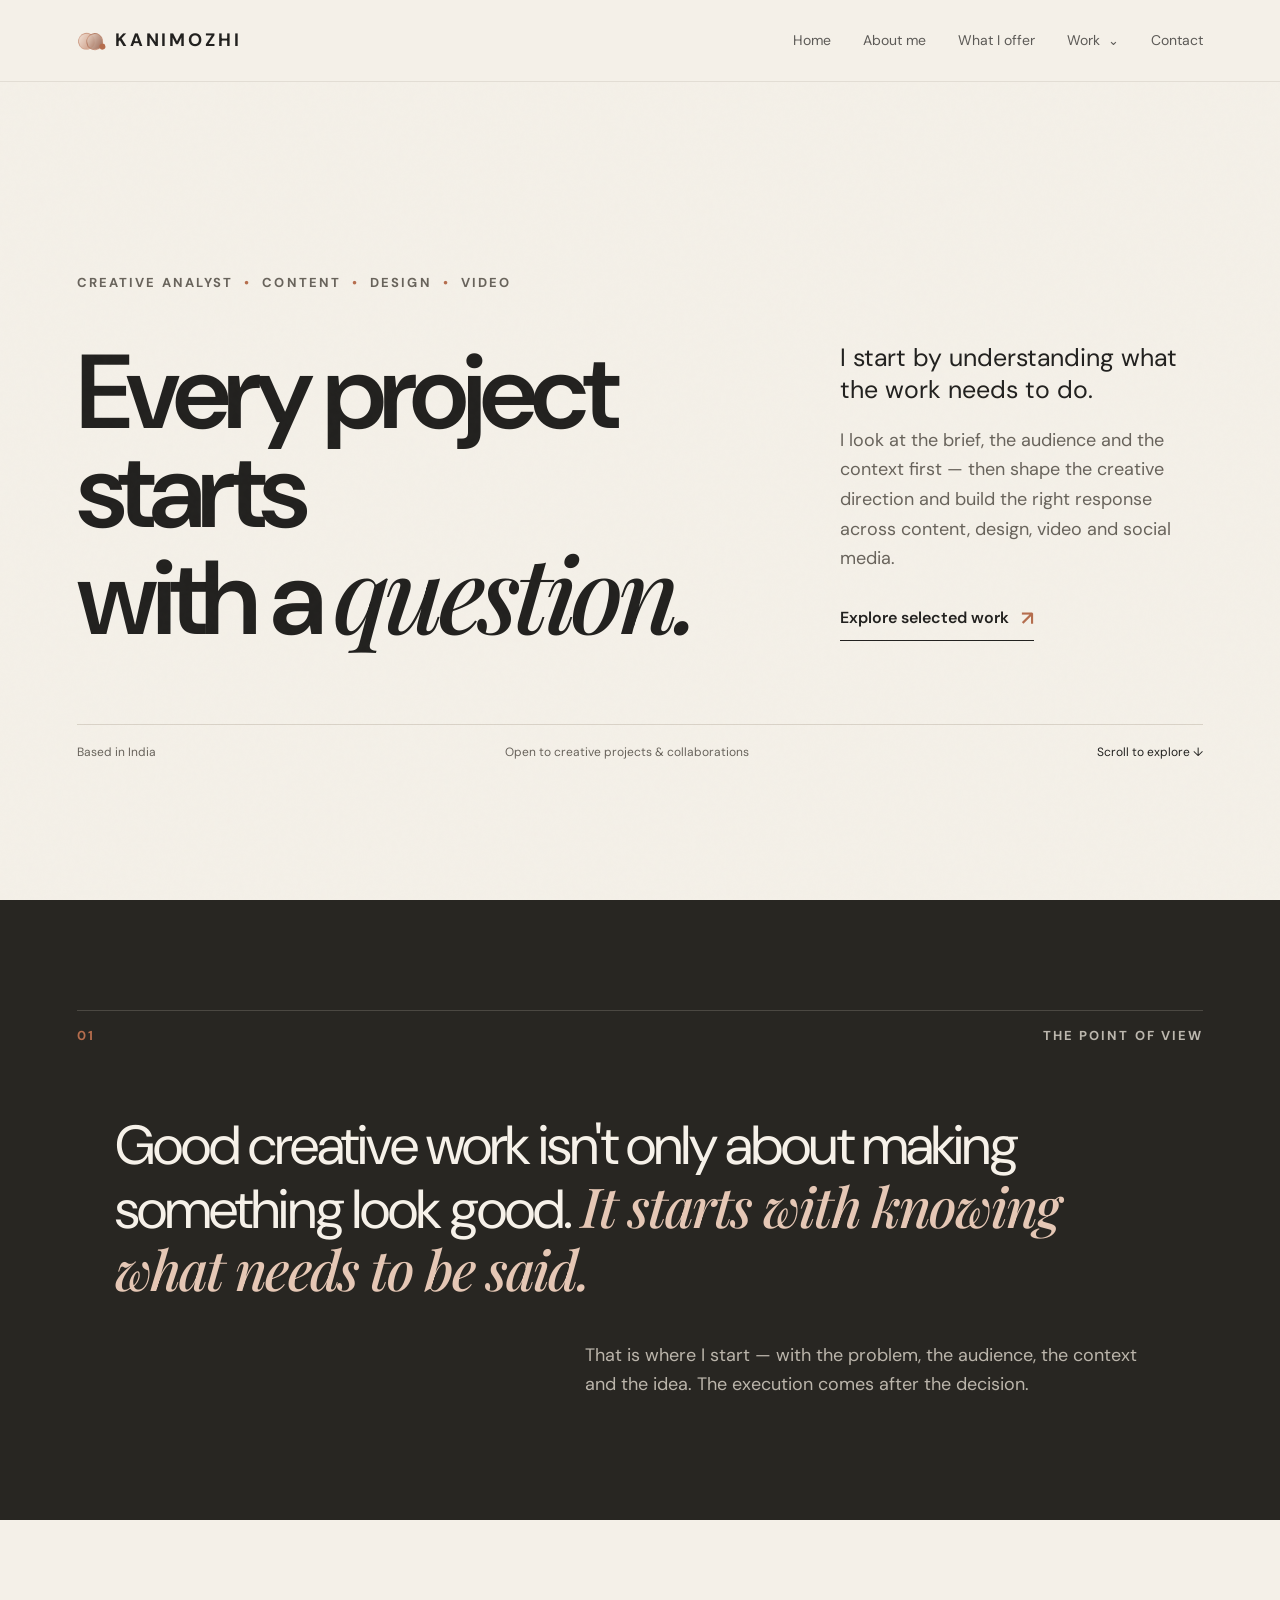
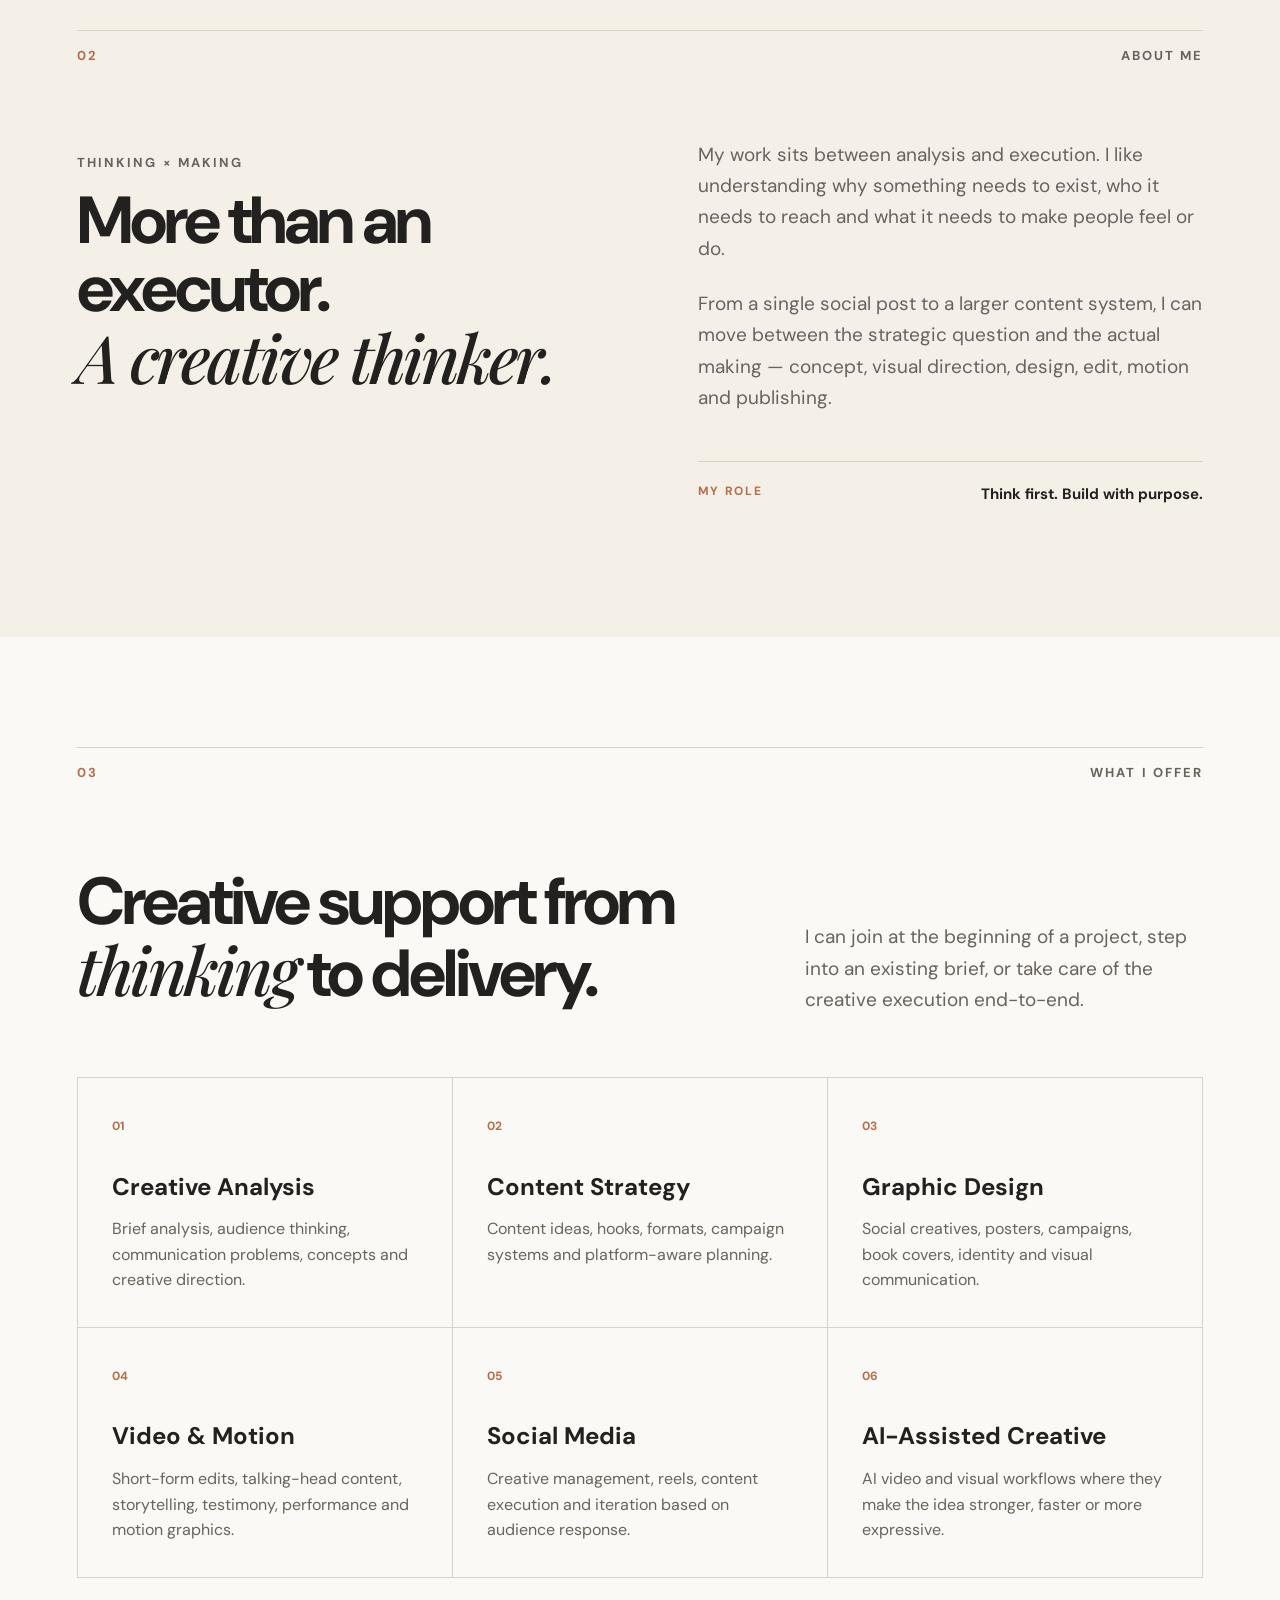
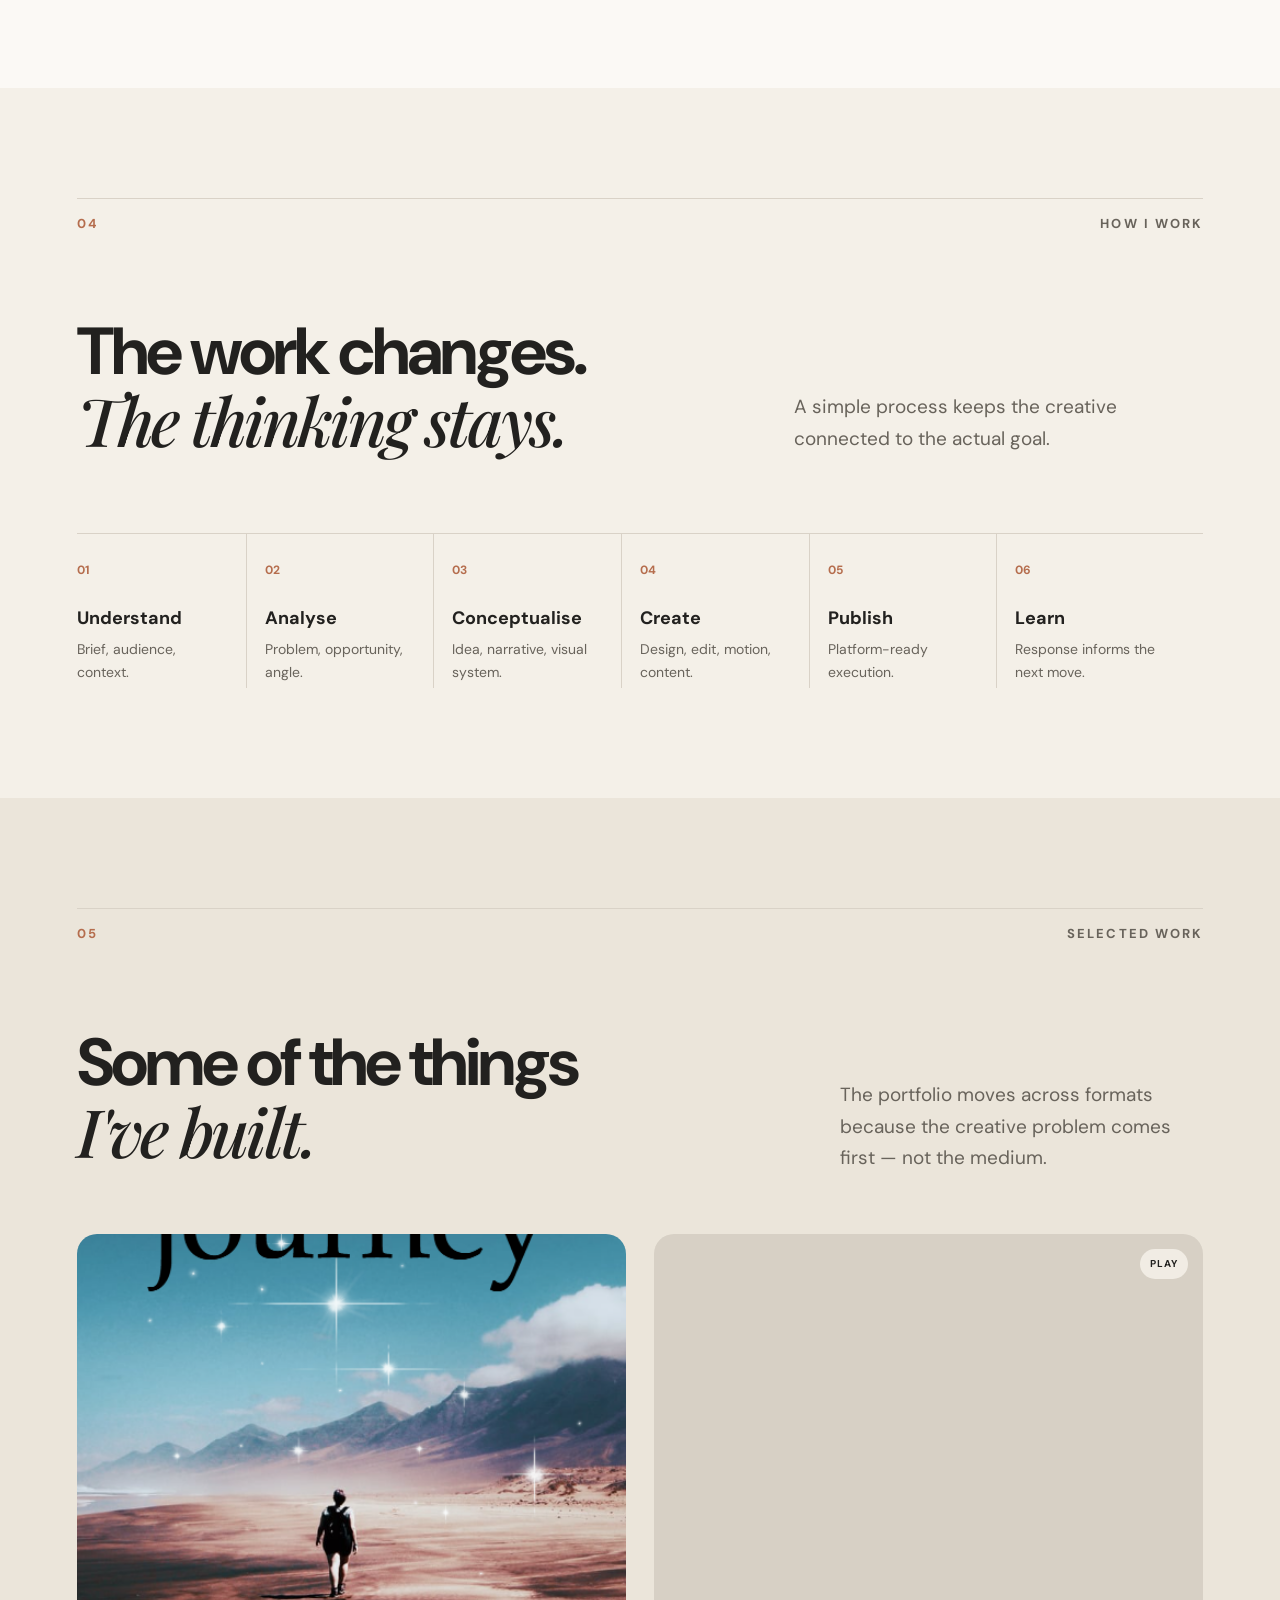
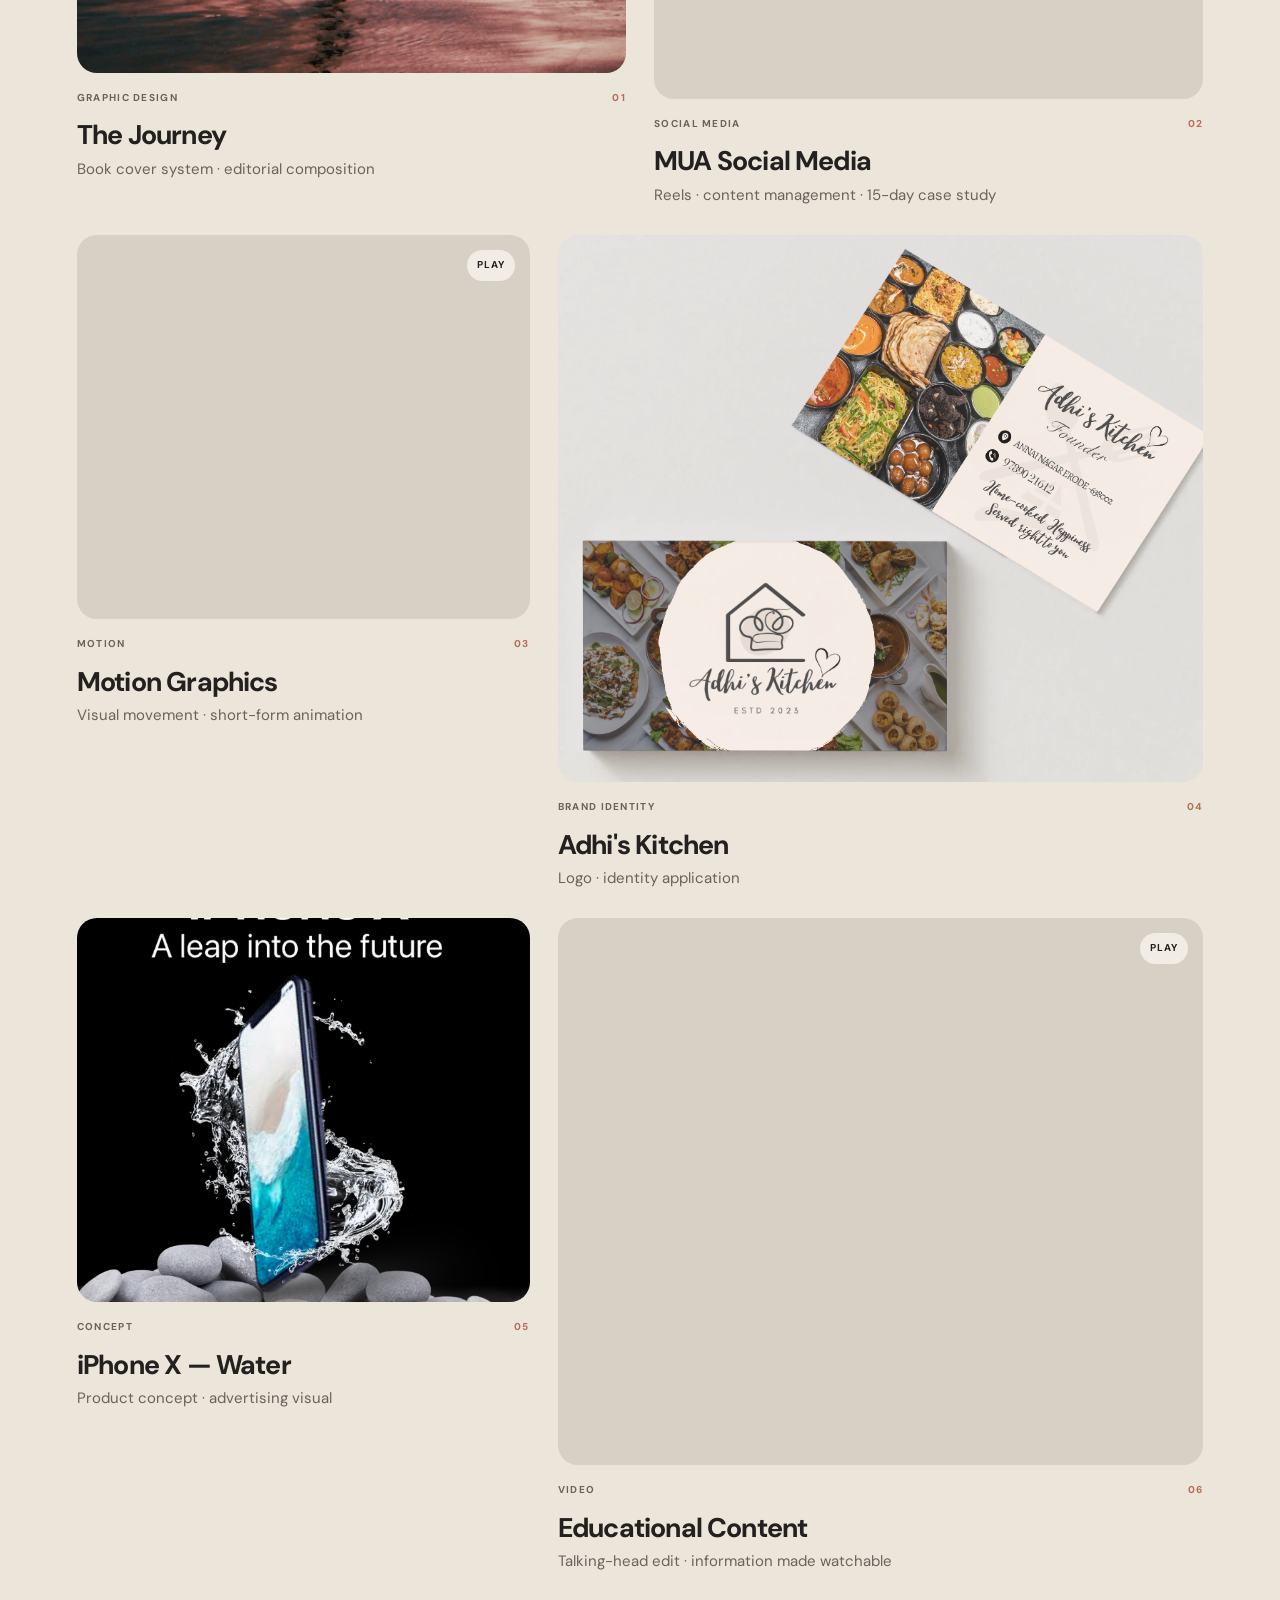
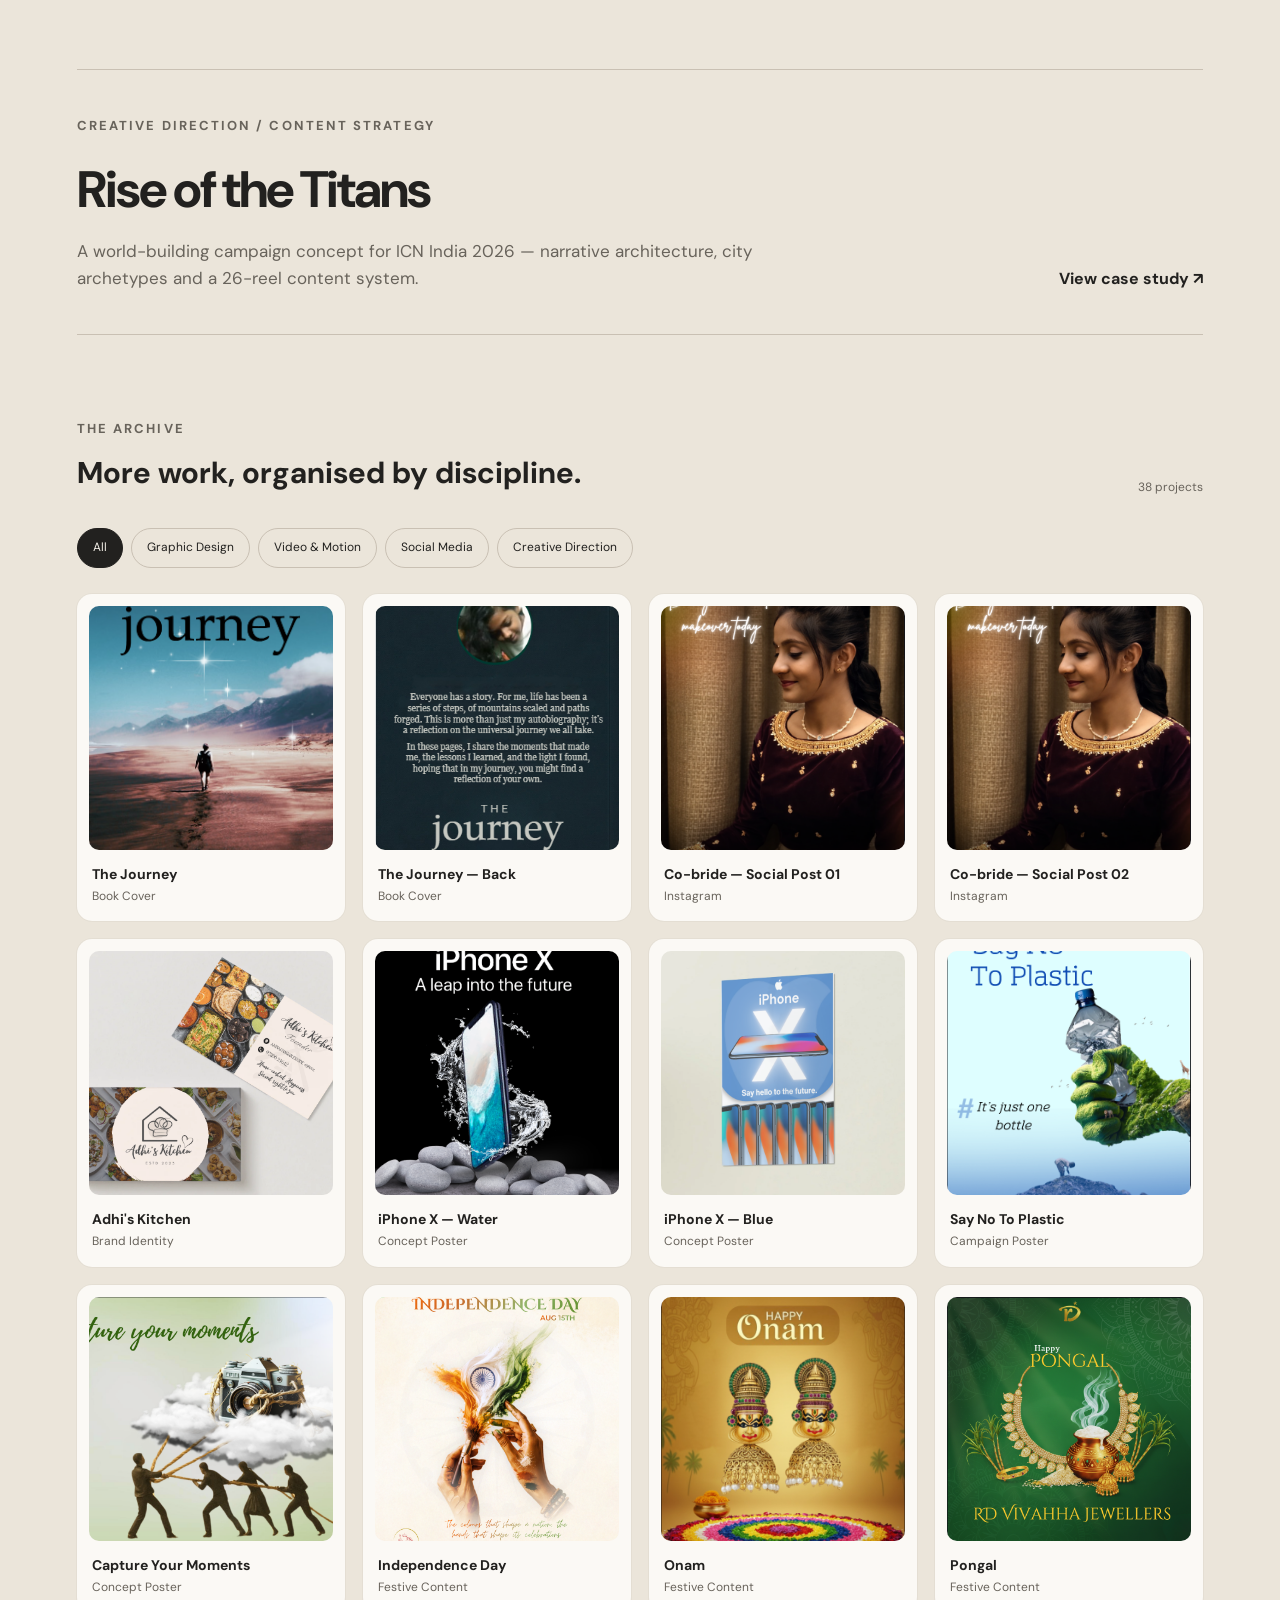
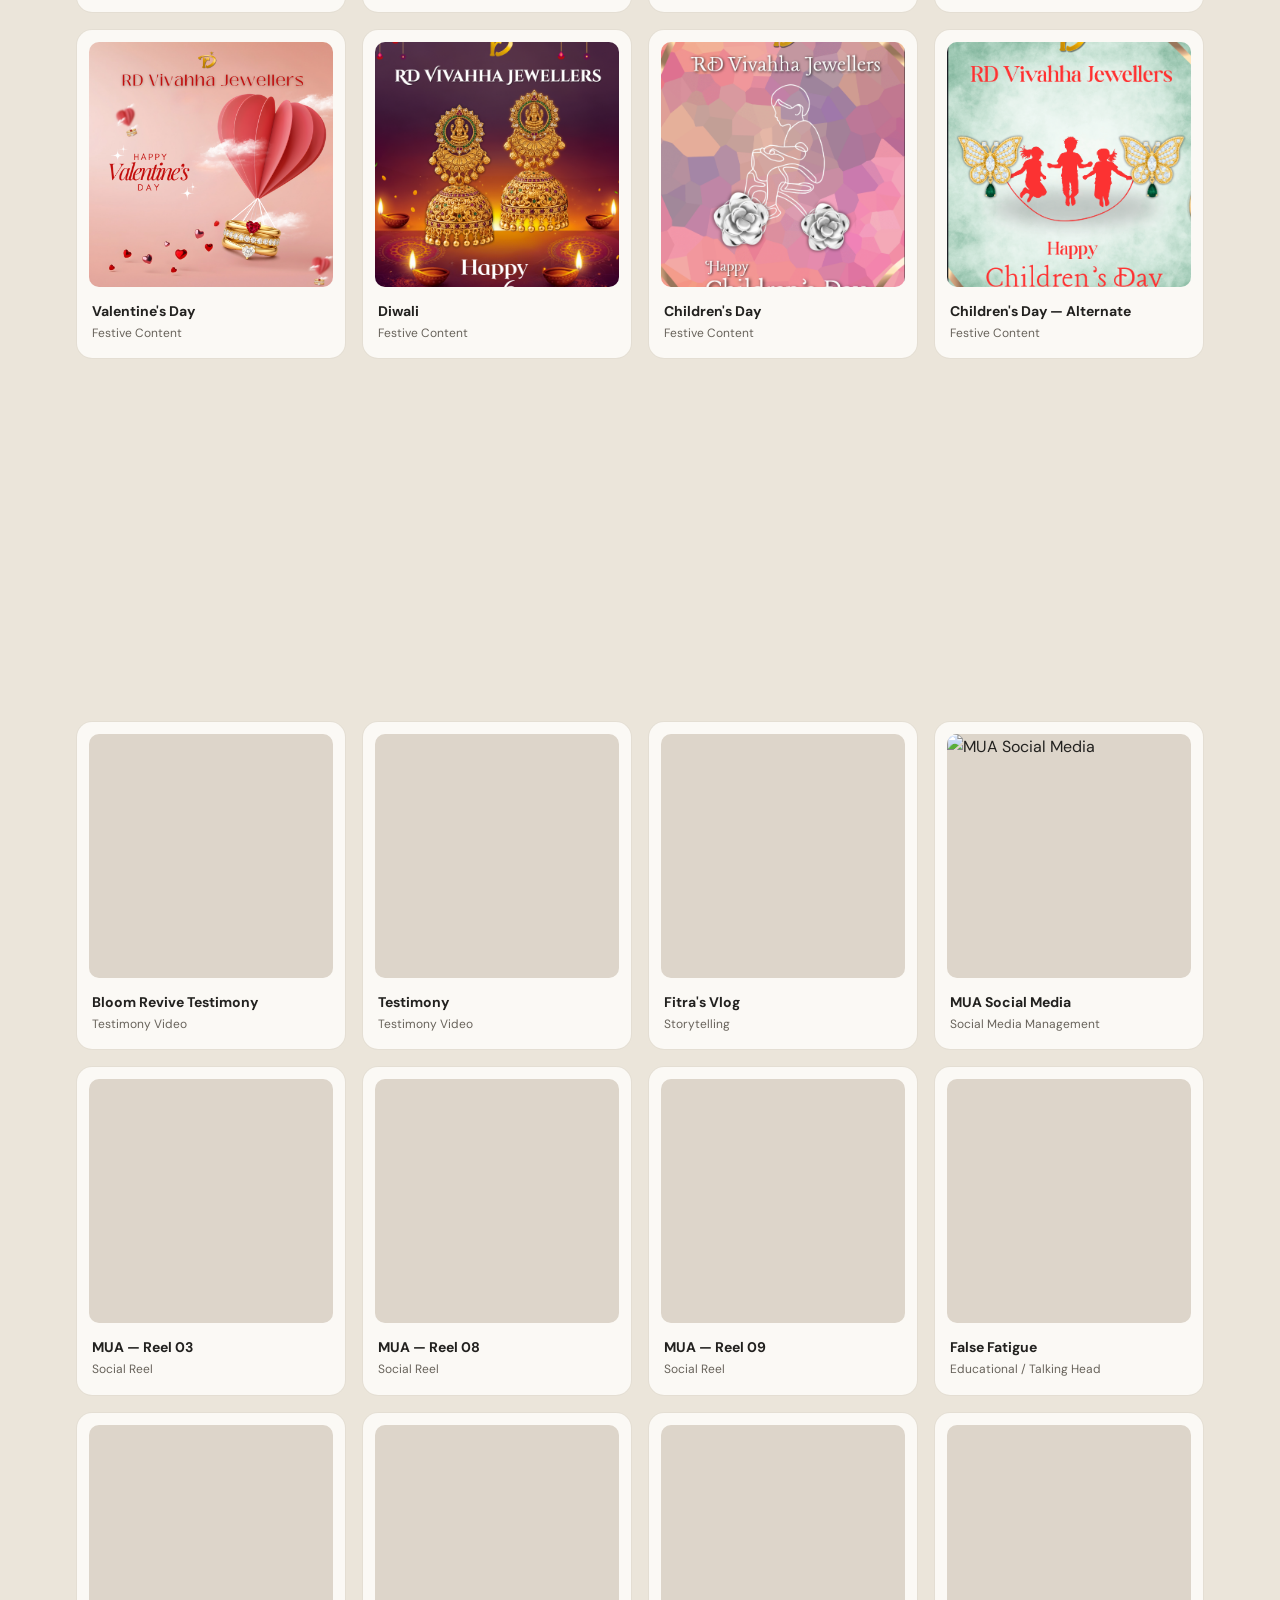
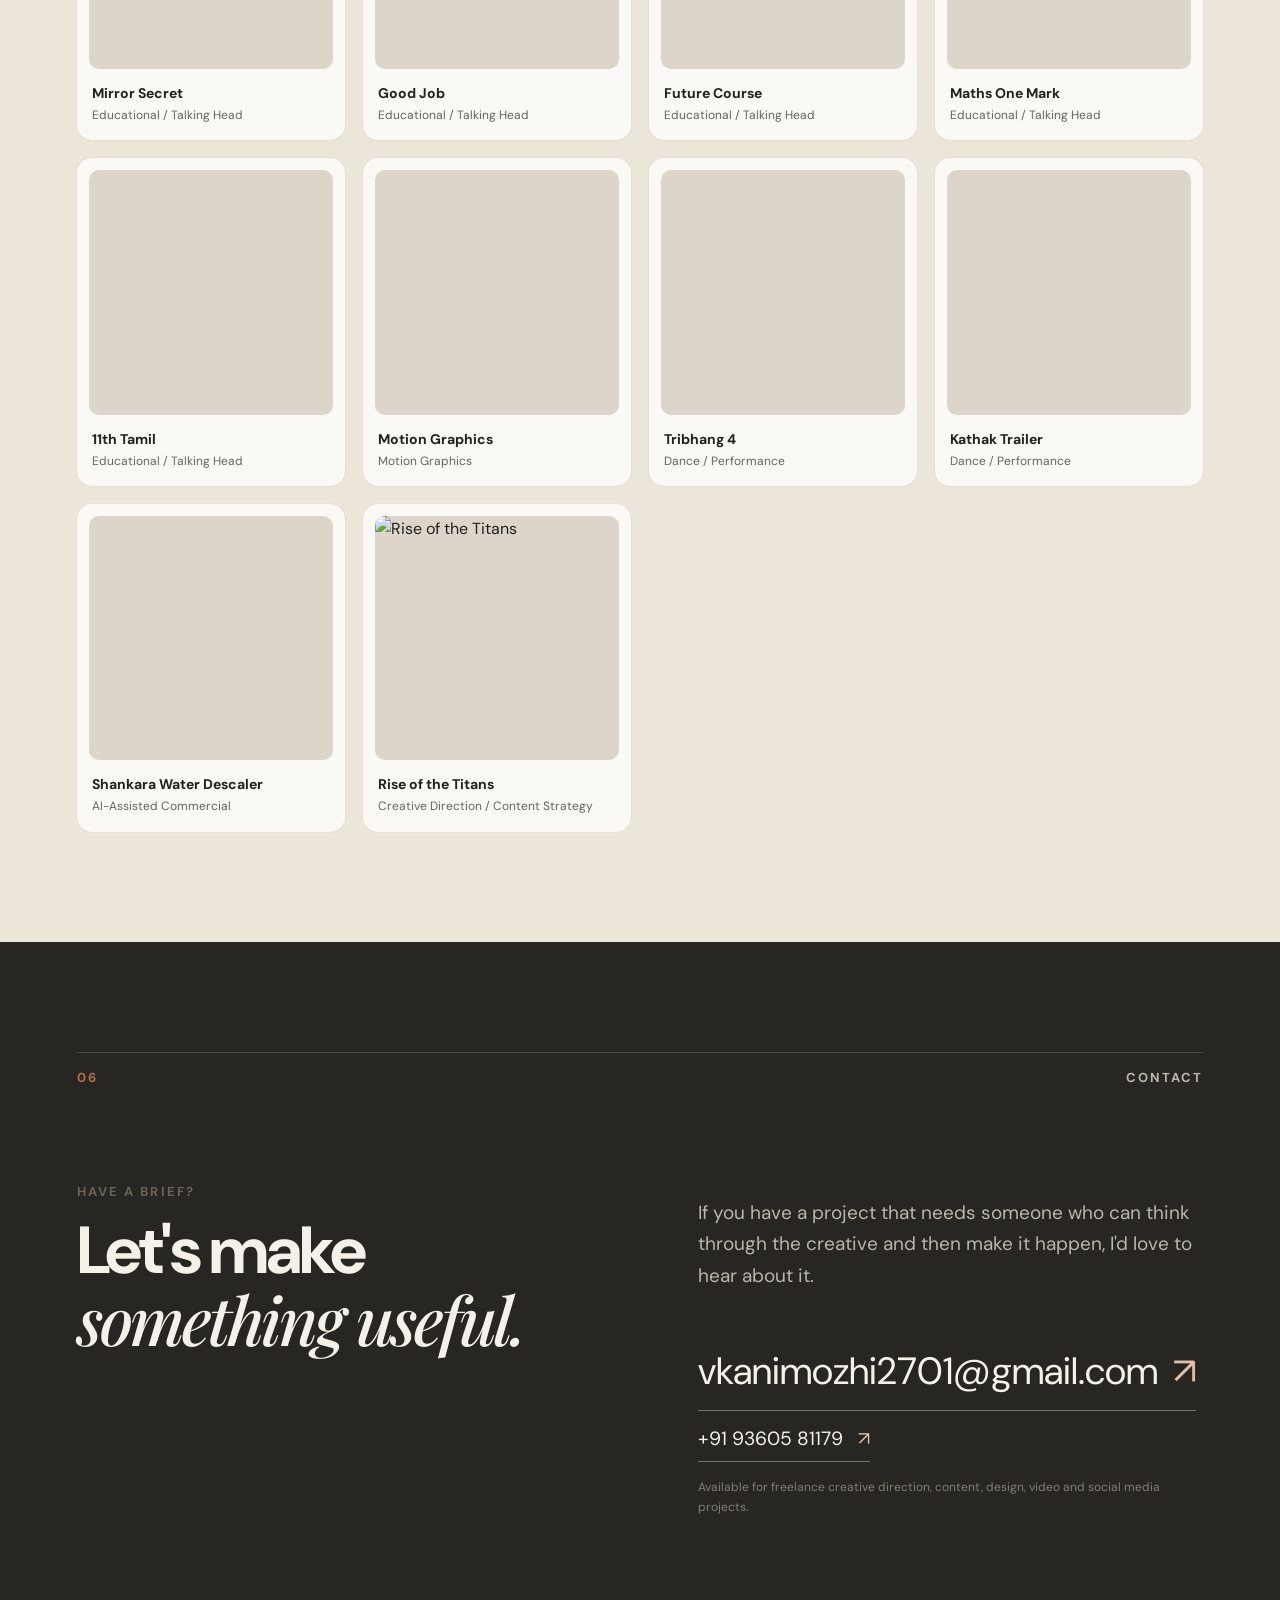
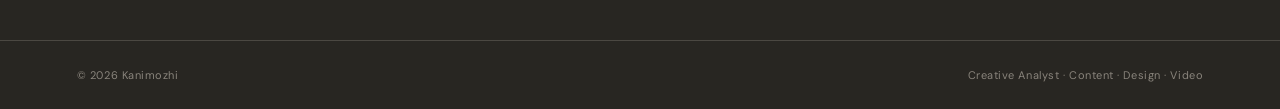
==== commit 5fc10da5: "Update portfolio and MUA case study" ====
--- a/index.html
+++ b/index.html
@@ -14,7 +14,7 @@
   <div class="grain" aria-hidden="true"></div>
 
   <header class="site-header" id="home">
-    <a class="logo" href="#home" aria-label="Kanimozhi home">KANIMOZHI<span>•</span></a>
+    <a class="logo" href="#home" aria-label="Kanimozhi home"><span class="logo-mark" aria-hidden="true"><i></i><i></i></span><span class="logo-word">KANIMOZHI</span></a>
     <nav class="desktop-nav" aria-label="Main navigation">
       <a href="#home">Home</a>
       <a href="#about">About me</a>
@@ -47,11 +47,11 @@
       <div class="hero-eyebrow reveal">CREATIVE ANALYST <span>•</span> CONTENT <span>•</span> DESIGN <span>•</span> VIDEO</div>
       <div class="hero-grid">
         <div>
-          <h1 class="reveal delay-1">I look at the idea<br><em>before</em> I make it.</h1>
+          <h1 class="reveal delay-1">Every project starts<br>with a <em>question.</em></h1>
         </div>
         <div class="hero-side reveal delay-2">
-          <p class="hero-lead">I work at the point where thinking becomes creative.</p>
-          <p>I analyse the brief, understand the audience and shape the right creative direction — then turn it into design, video, content and social work that has a reason to exist.</p>
+          <p class="hero-lead">I start by understanding what the work needs to do.</p>
+          <p>I look at the brief, the audience and the context first — then shape the creative direction and build the right response across content, design, video and social media.</p>
           <a class="text-link" href="#work">Explore selected work <span>↗</span></a>
         </div>
       </div>
@@ -127,13 +127,13 @@
           <div class="project-meta"><span>GRAPHIC DESIGN</span><span>01</span></div>
           <h3>The Journey</h3><p>Book cover system · editorial composition</p>
         </article>
-        <article class="project-card reveal" data-open="mua">
-          <div class="media-wrap video-wrap"><video muted autoplay loop playsinline preload="metadata" poster="./assets/video-posters/reel-3.jpg"><source src="./assets/videos/reel-3.mp4" type="video/mp4"></video><span class="media-badge">PLAY</span></div>
+        <a class="project-card reveal" href="./mua-case-study.html">
+          <div class="media-wrap video-wrap"><video muted autoplay loop playsinline preload="metadata"><source src="./assets/videos/reel-3.mp4" type="video/mp4"></video><span class="media-badge">PLAY</span></div>
           <div class="project-meta"><span>SOCIAL MEDIA</span><span>02</span></div>
           <h3>MUA Social Media</h3><p>Reels · content management · 15-day case study</p>
-        </article>
+        </a>
         <article class="project-card reveal" data-open="motion">
-          <div class="media-wrap video-wrap"><video muted autoplay loop playsinline preload="metadata" poster="./assets/video-posters/video-from-kanimozhi.jpg"><source src="./assets/videos/video-from-kanimozhi.mp4" type="video/mp4"></video><span class="media-badge">PLAY</span></div>
+          <div class="media-wrap video-wrap"><video muted autoplay loop playsinline preload="metadata"><source src="./assets/videos/video-from-kanimozhi.mp4" type="video/mp4"></video><span class="media-badge">PLAY</span></div>
           <div class="project-meta"><span>MOTION</span><span>03</span></div>
           <h3>Motion Graphics</h3><p>Visual movement · short-form animation</p>
         </article>
@@ -148,7 +148,7 @@
           <h3>iPhone X — Water</h3><p>Product concept · advertising visual</p>
         </article>
         <article class="project-card reveal" data-open="false">
-          <div class="media-wrap video-wrap"><video muted autoplay loop playsinline preload="metadata" poster="./assets/video-posters/false-fatigue-v2-1.jpg"><source src="./assets/videos/false-fatigue-v2-1.mp4" type="video/mp4"></video><span class="media-badge">PLAY</span></div>
+          <div class="media-wrap video-wrap"><video muted autoplay loop playsinline preload="metadata"><source src="./assets/videos/false-fatigue-v2-1.mp4" type="video/mp4"></video><span class="media-badge">PLAY</span></div>
           <div class="project-meta"><span>VIDEO</span><span>06</span></div>
           <h3>Educational Content</h3><p>Talking-head edit · information made watchable</p>
         </article>
--- a/style.css
+++ b/style.css
@@ -1,20 +1,25 @@
 :root{--bg:#f4f0e8;--paper:#fbf9f5;--ink:#22211f;--muted:#68635b;--line:#d9d2c7;--accent:#b56d4d;--accent-soft:#ead6c7;--sage:#d8ddd2;--dark:#282622;--serif:'Playfair Display',Georgia,serif;--sans:'DM Sans',Arial,sans-serif;--radius:20px;--shadow:0 18px 55px rgba(48,39,30,.08)}
 *{box-sizing:border-box}html{scroll-behavior:smooth}body{margin:0;background:var(--bg);color:var(--ink);font-family:var(--sans);font-size:16px;line-height:1.65}.grain{position:fixed;inset:0;pointer-events:none;opacity:.035;z-index:20;background-image:url("data:image/svg+xml,%3Csvg viewBox='0 0 180 180' xmlns='http://www.w3.org/2000/svg'%3E%3Cfilter id='n'%3E%3CfeTurbulence type='fractalNoise' baseFrequency='.85' numOctaves='4' stitchTiles='stitch'/%3E%3C/filter%3E%3Crect width='100%25' height='100%25' filter='url(%23n)' opacity='.5'/%3E%3C/svg%3E")}
-a{color:inherit;text-decoration:none}button{font:inherit;color:inherit}.section-pad{padding:110px clamp(24px,6vw,96px);max-width:1500px;margin:auto}.site-header{height:82px;padding:0 clamp(24px,6vw,96px);display:flex;align-items:center;justify-content:space-between;position:sticky;top:0;z-index:30;background:rgba(244,240,232,.9);backdrop-filter:blur(16px);border-bottom:1px solid rgba(120,108,92,.14)}.logo{font-size:18px;font-weight:700;letter-spacing:.16em}.logo span{color:var(--accent);font-size:22px;margin-left:4px}.desktop-nav{display:flex;align-items:center;gap:32px;font-size:14px}.desktop-nav>a,.nav-work-btn{position:relative;opacity:.72;transition:.25s}.desktop-nav>a:hover,.nav-work-btn:hover{opacity:1}.nav-work{position:relative}.nav-work-btn{background:none;border:0;cursor:pointer;padding:8px 0}.nav-work-btn span{font-size:13px;margin-left:4px}.nav-work-menu{position:absolute;top:42px;right:-18px;width:200px;background:var(--paper);border:1px solid var(--line);box-shadow:var(--shadow);padding:10px;border-radius:14px;opacity:0;visibility:hidden;transform:translateY(8px);transition:.22s}.nav-work:hover .nav-work-menu,.nav-work.open .nav-work-menu{opacity:1;visibility:visible;transform:none}.nav-work-menu a{display:block;padding:10px 12px;border-radius:9px;font-size:13px}.nav-work-menu a:hover{background:var(--accent-soft)}.mobile-toggle,.mobile-nav{display:none}
-.hero{padding-top:95px;padding-bottom:42px;min-height:calc(100vh - 82px);display:flex;flex-direction:column;justify-content:center}.hero-eyebrow,.section-label,.small-label,.section-kicker{font-size:12px;font-weight:700;letter-spacing:.16em;color:var(--muted)}.hero-eyebrow span{color:var(--accent);padding:0 6px}.hero-grid{display:grid;grid-template-columns:minmax(0,1.3fr) minmax(300px,.7fr);gap:7vw;align-items:end;margin-top:48px}.hero h1{font-size:clamp(58px,8.2vw,132px);line-height:.94;letter-spacing:-.055em;font-weight:600;margin:0}.hero h1 em,.section-intro em,.process-head em,.about h2 em,.work-head em,.contact h2 em{font-family:var(--serif);font-weight:500}.hero-side{max-width:430px;padding-bottom:8px}.hero-lead{font-size:25px;line-height:1.28;margin:0 0 20px}.hero-side>p:not(.hero-lead){font-size:17px;color:var(--muted);margin:0 0 28px}.text-link{display:inline-flex;gap:12px;align-items:center;border-bottom:1px solid var(--ink);padding-bottom:5px;font-weight:600}.text-link span{color:var(--accent);font-size:20px}.hero-bottom{display:flex;justify-content:space-between;margin-top:75px;padding-top:18px;border-top:1px solid var(--line);font-size:12px;color:var(--muted)}.scroll-cue{color:var(--ink)}
-.section-label{display:flex;justify-content:space-between;border-top:1px solid var(--line);padding-top:14px}.section-label span:first-child{color:var(--accent)}.intro-band{background:var(--dark);color:#f6f1e9;max-width:none}.intro-band .section-label{border-color:#4b4842}.intro-band .section-label span:last-child{color:#bcb7ae}.intro-copy{max-width:1050px;margin:70px auto 10px}.big-statement{font-size:clamp(34px,4.3vw,68px);line-height:1.08;letter-spacing:-.035em;margin:0}.big-statement em{font-family:var(--serif);font-weight:500;color:#e5c7b5}.support-copy{max-width:580px;margin:38px 0 0 auto;color:#bbb5ab;font-size:17px}
-.about-grid,.contact-grid{display:grid;grid-template-columns:1fr 1fr;gap:9vw;margin-top:72px}.about h2,.section-intro h2,.process-head h2,.work-head h2,.contact h2{font-size:clamp(42px,5.2vw,78px);line-height:1.02;letter-spacing:-.045em;margin:14px 0}.about-copy{max-width:570px;font-size:18px;color:var(--muted)}.about-copy p{margin:0 0 24px}.about-note{margin-top:48px;padding:20px 0;border-top:1px solid var(--line);display:flex;justify-content:space-between;gap:25px;font-size:12px}.about-note span{letter-spacing:.14em;font-weight:700;color:var(--accent)}.about-note strong{font-size:15px;color:var(--ink)}
-.offer{background:var(--paper);max-width:none}.section-intro{display:grid;grid-template-columns:1.1fr .7fr;gap:8vw;align-items:end;margin:70px 0 55px}.section-intro p{font-size:18px;color:var(--muted);max-width:470px;margin:0 0 7px}.offer-grid{display:grid;grid-template-columns:repeat(3,1fr);border-top:1px solid var(--line);border-left:1px solid var(--line)}.offer-card{padding:34px;border-right:1px solid var(--line);border-bottom:1px solid var(--line);min-height:220px;transition:.3s}.offer-card:hover{background:var(--accent-soft);transform:translateY(-3px)}.offer-card span{font-size:12px;color:var(--accent);font-weight:700}.offer-card h3{font-size:24px;margin:28px 0 10px}.offer-card p{color:var(--muted);margin:0;max-width:330px}
-.process-head{display:grid;grid-template-columns:1.2fr .8fr;gap:8vw;align-items:end;margin:70px 0 60px}.process-head p{max-width:420px;color:var(--muted);font-size:18px}.process-list{display:grid;grid-template-columns:repeat(6,1fr);border-top:1px solid var(--line)}.process-list>div{padding:22px 14px 0 0;border-right:1px solid var(--line);margin-right:18px}.process-list>div:last-child{border-right:0}.process-list span{color:var(--accent);font-size:12px;font-weight:700}.process-list strong{display:block;font-size:18px;margin-top:22px}.process-list p{font-size:13px;color:var(--muted);margin:4px 0}
-.work{background:#ebe5da;max-width:none}.work-head{display:grid;grid-template-columns:1fr .55fr;gap:8vw;align-items:end;margin:70px 0 50px}.work-head p{font-size:18px;color:var(--muted);max-width:440px;margin-bottom:10px}.selected-grid{display:grid;grid-template-columns:repeat(12,1fr);gap:28px}.project-card{cursor:pointer;grid-column:span 6}.project-card.large{grid-column:span 6}.project-card:nth-child(3){grid-column:span 5}.project-card:nth-child(4){grid-column:span 7}.project-card:nth-child(5){grid-column:span 5}.project-card:nth-child(6){grid-column:span 7}.media-wrap{position:relative;background:#d7d0c5;overflow:hidden;border-radius:var(--radius);aspect-ratio:1.18/1}.project-card.large .media-wrap{aspect-ratio:1.25/1}.media-wrap img,.media-wrap video{width:100%;height:100%;object-fit:cover;display:block;transition:transform .65s cubic-bezier(.2,.75,.2,1),filter .45s}.project-card:hover .media-wrap img,.project-card:hover .media-wrap video{transform:scale(1.045);filter:saturate(1.08) contrast(1.03)}.media-wrap:after{content:"";position:absolute;inset:0;background:linear-gradient(115deg,transparent 20%,rgba(255,255,255,.28) 48%,transparent 72%);transform:translateX(-130%);transition:transform .8s ease;pointer-events:none}.project-card:hover .media-wrap:after{transform:translateX(130%)}.media-badge{position:absolute;right:15px;top:15px;background:rgba(244,240,232,.9);padding:7px 10px;border-radius:999px;font-size:10px;letter-spacing:.1em;font-weight:700}.project-meta{display:flex;justify-content:space-between;margin-top:17px;color:var(--muted);font-size:10px;letter-spacing:.13em;font-weight:700}.project-meta span:last-child{color:var(--accent)}.project-card h3{font-size:27px;margin:7px 0 0;letter-spacing:-.03em}.project-card>p{margin:0;color:var(--muted);font-size:14px}.direction-feature{margin:95px 0 80px;padding:42px 0;border-top:1px solid #c9c0b3;border-bottom:1px solid #c9c0b3;display:flex;justify-content:space-between;align-items:end;gap:50px;cursor:pointer;transition:.25s}.direction-feature:hover{padding-left:15px;padding-right:15px;background:rgba(255,255,255,.22)}.direction-feature h3{font-size:clamp(34px,4vw,58px);margin:10px 0 5px;letter-spacing:-.04em}.direction-feature p{max-width:700px;color:var(--muted);margin:0;font-size:16px}.feature-arrow{white-space:nowrap;font-weight:700}.archive-head{display:flex;justify-content:space-between;align-items:end;margin-bottom:30px}.archive-head h3{font-size:30px;margin:7px 0 0}.archive-head>#count{font-size:12px;color:var(--muted)}.filters{display:flex;gap:8px;flex-wrap:wrap;margin-bottom:26px}.filter{border:1px solid #c9c0b3;background:transparent;border-radius:999px;padding:9px 15px;font-size:12px;cursor:pointer;transition:.22s}.filter:hover,.filter.active{background:var(--ink);color:var(--bg);border-color:var(--ink)}.archive-grid{display:grid;grid-template-columns:repeat(4,1fr);gap:18px}.archive-item{background:var(--paper);padding:12px;border-radius:15px;cursor:pointer;transition:.3s;box-shadow:0 0 0 1px rgba(0,0,0,.03)}.archive-item:hover{transform:translateY(-5px);box-shadow:var(--shadow)}.archive-thumb{aspect-ratio:1/1;overflow:hidden;border-radius:10px;background:#ddd5ca}.archive-thumb img,.archive-thumb video{width:100%;height:100%;object-fit:cover;display:block;transition:.45s}.archive-item:hover .archive-thumb img,.archive-item:hover .archive-thumb video{transform:scale(1.04)}.archive-item h4{margin:13px 3px 2px;font-size:14px}.archive-item p{margin:0 3px 4px;color:var(--muted);font-size:11px}
+a{color:inherit;text-decoration:none}button{font:inherit;color:inherit}.section-pad{padding:110px clamp(24px,6vw,96px);max-width:1500px;margin:auto}.site-header{height:82px;padding:0 clamp(24px,6vw,96px);display:flex;align-items:center;justify-content:space-between;position:sticky;top:0;z-index:30;background:rgba(244,240,232,.9);backdrop-filter:blur(16px);border-bottom:1px solid rgba(120,108,92,.14)}.logo{display:inline-flex;align-items:center;gap:11px;font-size:18px;font-weight:700;letter-spacing:.16em}.logo-word{display:inline-block}.logo-mark{position:relative;display:inline-block;width:27px;height:22px;transform:rotate(-12deg)}.logo-mark i{position:absolute;width:17px;height:17px;border-radius:50%;top:2px;border:1px solid rgba(181,109,77,.5);background:linear-gradient(135deg,#f1ded1,#b56d4d)}.logo-mark i:first-child{left:1px;opacity:.72}.logo-mark i:last-child{left:9px;top:4px;background:linear-gradient(135deg,#ead6c7,#8f5742);opacity:.88}.logo-mark:after{content:"";position:absolute;width:6px;height:6px;border-radius:50%;right:0;bottom:0;background:var(--accent)}.desktop-nav{display:flex;align-items:center;gap:32px;font-size:14px}.desktop-nav>a,.nav-work-btn{position:relative;opacity:.72;transition:.25s}.desktop-nav>a:hover,.nav-work-btn:hover{opacity:1}.nav-work{position:relative}.nav-work-btn{background:none;border:0;cursor:pointer;padding:8px 0}.nav-work-btn span{font-size:13px;margin-left:4px}.nav-work-menu{position:absolute;top:42px;right:-18px;width:200px;background:var(--paper);border:1px solid var(--line);box-shadow:var(--shadow);padding:10px;border-radius:14px;opacity:0;visibility:hidden;transform:translateY(8px);transition:.22s}.nav-work:hover .nav-work-menu,.nav-work.open .nav-work-menu{opacity:1;visibility:visible;transform:none}.nav-work-menu a{display:block;padding:10px 12px;border-radius:9px;font-size:13px}.nav-work-menu a:hover{background:var(--accent-soft)}.mobile-toggle,.mobile-nav{display:none}
+.hero{padding-top:95px;padding-bottom:42px;min-height:calc(100vh - 82px);display:flex;flex-direction:column;justify-content:center}.hero-eyebrow,.section-label,.small-label,.section-kicker{font-size:13px;font-weight:700;letter-spacing:.16em;color:var(--muted)}.hero-eyebrow span{color:var(--accent);padding:0 6px}.hero-grid{display:grid;grid-template-columns:minmax(0,1.3fr) minmax(300px,.7fr);gap:7vw;align-items:end;margin-top:48px}.hero h1{font-size:clamp(58px,8.2vw,132px);line-height:.94;letter-spacing:-.055em;font-weight:600;margin:0}.hero h1 em,.section-intro em,.process-head em,.about h2 em,.work-head em,.contact h2 em{font-family:var(--serif);font-weight:500}.hero-side{max-width:430px;padding-bottom:8px}.hero-lead{font-size:25px;line-height:1.28;margin:0 0 20px}.hero-side>p:not(.hero-lead){font-size:18px;color:var(--muted);margin:0 0 28px}.text-link{display:inline-flex;gap:12px;align-items:center;border-bottom:1px solid var(--ink);padding-bottom:5px;font-weight:600}.text-link span{color:var(--accent);font-size:20px}.hero-bottom{display:flex;justify-content:space-between;margin-top:75px;padding-top:18px;border-top:1px solid var(--line);font-size:12px;color:var(--muted)}.scroll-cue{color:var(--ink)}
+.section-label{display:flex;justify-content:space-between;border-top:1px solid var(--line);padding-top:14px}.section-label span:first-child{color:var(--accent)}.intro-band{background:var(--dark);color:#f6f1e9;max-width:none}.intro-band .section-label{border-color:#4b4842}.intro-band .section-label span:last-child{color:#bcb7ae}.intro-copy{max-width:1050px;margin:70px auto 10px}.big-statement{font-size:clamp(34px,4.3vw,68px);line-height:1.08;letter-spacing:-.035em;margin:0}.big-statement em{font-family:var(--serif);font-weight:500;color:#e5c7b5}.support-copy{max-width:580px;margin:38px 0 0 auto;color:#bbb5ab;font-size:18px}
+.about-grid,.contact-grid{display:grid;grid-template-columns:1fr 1fr;gap:9vw;margin-top:72px}.about h2,.section-intro h2,.process-head h2,.work-head h2,.contact h2{font-size:clamp(42px,5.2vw,78px);line-height:1.02;letter-spacing:-.045em;margin:14px 0}.about-copy{max-width:570px;font-size:19px;color:var(--muted)}.about-copy p{margin:0 0 24px}.about-note{margin-top:48px;padding:20px 0;border-top:1px solid var(--line);display:flex;justify-content:space-between;gap:25px;font-size:12px}.about-note span{letter-spacing:.14em;font-weight:700;color:var(--accent)}.about-note strong{font-size:15px;color:var(--ink)}
+.offer{background:var(--paper);max-width:none}.section-intro{display:grid;grid-template-columns:1.1fr .7fr;gap:8vw;align-items:end;margin:70px 0 55px}.section-intro p{font-size:19px;color:var(--muted);max-width:470px;margin:0 0 7px}.offer-grid{display:grid;grid-template-columns:repeat(3,1fr);border-top:1px solid var(--line);border-left:1px solid var(--line)}.offer-card{padding:34px;border-right:1px solid var(--line);border-bottom:1px solid var(--line);min-height:220px;transition:.3s}.offer-card:hover{background:var(--accent-soft);transform:translateY(-3px)}.offer-card span{font-size:12px;color:var(--accent);font-weight:700}.offer-card h3{font-size:24px;margin:28px 0 10px}.offer-card p{color:var(--muted);margin:0;max-width:330px;font-size:16px;line-height:1.6}
+.process-head{display:grid;grid-template-columns:1.2fr .8fr;gap:8vw;align-items:end;margin:70px 0 60px}.process-head p{max-width:420px;color:var(--muted);font-size:19px}.process-list{display:grid;grid-template-columns:repeat(6,1fr);border-top:1px solid var(--line)}.process-list>div{padding:22px 14px 0 0;border-right:1px solid var(--line);margin-right:18px}.process-list>div:last-child{border-right:0}.process-list span{color:var(--accent);font-size:12px;font-weight:700}.process-list strong{display:block;font-size:18px;margin-top:22px}.process-list p{font-size:14px;color:var(--muted);margin:4px 0}
+.work{background:#ebe5da;max-width:none}.work-head{display:grid;grid-template-columns:1fr .55fr;gap:8vw;align-items:end;margin:70px 0 50px}.work-head p{font-size:19px;color:var(--muted);max-width:440px;margin-bottom:10px}.selected-grid{display:grid;grid-template-columns:repeat(12,1fr);gap:28px}.project-card{cursor:pointer;grid-column:span 6}.project-card.large{grid-column:span 6}.project-card:nth-child(3){grid-column:span 5}.project-card:nth-child(4){grid-column:span 7}.project-card:nth-child(5){grid-column:span 5}.project-card:nth-child(6){grid-column:span 7}.media-wrap{position:relative;background:#d7d0c5;overflow:hidden;border-radius:var(--radius);aspect-ratio:1.18/1}.project-card.large .media-wrap{aspect-ratio:1.25/1}.media-wrap img,.media-wrap video{width:100%;height:100%;object-fit:cover;display:block;transition:transform .65s cubic-bezier(.2,.75,.2,1),filter .45s}.project-card:hover .media-wrap img,.project-card:hover .media-wrap video{transform:scale(1.045);filter:saturate(1.08) contrast(1.03)}.media-wrap:after{content:"";position:absolute;inset:0;background:linear-gradient(115deg,transparent 20%,rgba(255,255,255,.28) 48%,transparent 72%);transform:translateX(-130%);transition:transform .8s ease;pointer-events:none}.project-card:hover .media-wrap:after{transform:translateX(130%)}.media-badge{position:absolute;right:15px;top:15px;background:rgba(244,240,232,.9);padding:7px 10px;border-radius:999px;font-size:10px;letter-spacing:.1em;font-weight:700}.project-meta{display:flex;justify-content:space-between;margin-top:17px;color:var(--muted);font-size:10px;letter-spacing:.13em;font-weight:700}.project-meta span:last-child{color:var(--accent)}.project-card h3{font-size:27px;margin:7px 0 0;letter-spacing:-.03em}.project-card>p{margin:0;color:var(--muted);font-size:15px;line-height:1.55}.direction-feature{margin:95px 0 80px;padding:42px 0;border-top:1px solid #c9c0b3;border-bottom:1px solid #c9c0b3;display:flex;justify-content:space-between;align-items:end;gap:50px;cursor:pointer;transition:.25s}.direction-feature:hover{padding-left:15px;padding-right:15px;background:rgba(255,255,255,.22)}.direction-feature h3{font-size:clamp(34px,4vw,58px);margin:10px 0 5px;letter-spacing:-.04em}.direction-feature p{max-width:700px;color:var(--muted);margin:0;font-size:17px;line-height:1.6}.feature-arrow{white-space:nowrap;font-weight:700}.archive-head{display:flex;justify-content:space-between;align-items:end;margin-bottom:30px}.archive-head h3{font-size:30px;margin:7px 0 0}.archive-head>#count{font-size:12px;color:var(--muted)}.filters{display:flex;gap:8px;flex-wrap:wrap;margin-bottom:26px}.filter{border:1px solid #c9c0b3;background:transparent;border-radius:999px;padding:9px 15px;font-size:12px;cursor:pointer;transition:.22s}.filter:hover,.filter.active{background:var(--ink);color:var(--bg);border-color:var(--ink)}.archive-grid{display:grid;grid-template-columns:repeat(4,1fr);gap:18px}.archive-item{background:var(--paper);padding:12px;border-radius:15px;cursor:pointer;transition:.3s;box-shadow:0 0 0 1px rgba(0,0,0,.03)}.archive-item:hover{transform:translateY(-5px);box-shadow:var(--shadow)}.archive-thumb{aspect-ratio:1/1;overflow:hidden;border-radius:10px;background:#ddd5ca}.archive-thumb img,.archive-thumb video{width:100%;height:100%;object-fit:cover;display:block;transition:.45s}.archive-item:hover .archive-thumb img,.archive-item:hover .archive-thumb video{transform:scale(1.04)}.archive-item h4{margin:13px 3px 2px;font-size:14px}.archive-item p{margin:0 3px 4px;color:var(--muted);font-size:12px;line-height:1.45}
 .contact{background:var(--dark);color:#f5f0e8;max-width:none}.contact .section-label{border-color:#4b4842}.contact .section-label span:last-child{color:#bcb7ae}.contact-grid{margin-top:80px}.contact-copy{max-width:560px;padding-top:10px}.contact-copy>p{font-size:19px;color:#bbb5ab}.contact-email{display:inline-flex;align-items:center;gap:15px;font-size:clamp(22px,3vw,38px);margin-top:30px;border-bottom:1px solid #79736a;padding-bottom:7px}.contact-email span{color:#e2bda7}.contact-note{font-size:12px!important;color:#827d75!important;margin-top:16px}.contact h2{margin-top:15px}
 footer{padding:25px clamp(24px,6vw,96px);display:flex;justify-content:space-between;background:var(--dark);color:#89847c;font-size:11px;letter-spacing:.05em;border-top:1px solid #4b4842}
-.modal{position:fixed;inset:0;z-index:100;display:none;align-items:center;justify-content:center;padding:20px}.modal.show{display:flex}.modal-backdrop{position:absolute;inset:0;background:rgba(20,19,17,.68);backdrop-filter:blur(8px)}.modal-panel{position:relative;background:var(--paper);color:var(--ink);width:min(1050px,100%);max-height:92vh;overflow:auto;border-radius:22px;padding:clamp(24px,4vw,55px);box-shadow:0 30px 100px rgba(0,0,0,.25);animation:modalIn .35s ease}.close{position:absolute;right:18px;top:14px;border:0;background:none;font-size:32px;cursor:pointer;color:var(--muted)}.modal-panel .meta{font-size:11px;letter-spacing:.14em;color:var(--accent);font-weight:700}.modal-panel h2{font-size:clamp(38px,5vw,65px);line-height:1;margin:10px 0}.modal-copy{color:var(--muted);max-width:720px;font-size:16px}.modal-grid{display:grid;grid-template-columns:repeat(2,1fr);gap:15px;margin-top:30px}.modal-grid img,.modal-grid video{width:100%;max-height:650px;object-fit:contain;background:#e5dfd5;border-radius:12px}.modal-grid video{aspect-ratio:9/16}.modal-section{margin-top:35px;padding-top:25px;border-top:1px solid var(--line)}.modal-section h3{font-size:14px;letter-spacing:.12em;text-transform:uppercase}.tagrow{display:flex;gap:8px;flex-wrap:wrap}.tag{background:var(--accent-soft);padding:7px 10px;border-radius:999px;font-size:11px}.timeline{display:grid;grid-template-columns:repeat(5,1fr);gap:10px;margin-top:20px}.timeline div{background:#efe9df;padding:14px;border-radius:10px}.timeline b,.timeline span{display:block}.timeline span{font-size:12px;color:var(--muted);margin-top:4px}@keyframes modalIn{from{opacity:0;transform:translateY(15px) scale(.985)}to{opacity:1;transform:none}}
+.modal{position:fixed;inset:0;z-index:100;display:none;align-items:center;justify-content:center;padding:20px}.modal.show{display:flex}.modal-backdrop{position:absolute;inset:0;background:rgba(20,19,17,.68);backdrop-filter:blur(8px)}.modal-panel{position:relative;background:var(--paper);color:var(--ink);width:min(1050px,100%);max-height:92vh;overflow:auto;border-radius:22px;padding:clamp(24px,4vw,55px);box-shadow:0 30px 100px rgba(0,0,0,.25);animation:modalIn .35s ease}.close{position:absolute;right:18px;top:14px;border:0;background:none;font-size:32px;cursor:pointer;color:var(--muted)}.modal-panel .meta{font-size:11px;letter-spacing:.14em;color:var(--accent);font-weight:700}.modal-panel h2{font-size:clamp(38px,5vw,65px);line-height:1;margin:10px 0}.modal-copy{color:var(--muted);max-width:720px;font-size:17px;line-height:1.65}.modal-grid{display:grid;grid-template-columns:repeat(2,1fr);gap:15px;margin-top:30px}.modal-grid img,.modal-grid video{width:100%;max-height:650px;object-fit:contain;background:#e5dfd5;border-radius:12px}.modal-grid video{aspect-ratio:9/16}.modal-section{margin-top:35px;padding-top:25px;border-top:1px solid var(--line)}.modal-section h3{font-size:14px;letter-spacing:.12em;text-transform:uppercase}.tagrow{display:flex;gap:8px;flex-wrap:wrap}.tag{background:var(--accent-soft);padding:7px 10px;border-radius:999px;font-size:12px}.timeline{display:grid;grid-template-columns:repeat(5,1fr);gap:10px;margin-top:20px}.timeline div{background:#efe9df;padding:14px;border-radius:10px}.timeline b,.timeline span{display:block}.timeline span{font-size:13px;color:var(--muted);margin-top:4px}@keyframes modalIn{from{opacity:0;transform:translateY(15px) scale(.985)}to{opacity:1;transform:none}}
 .reveal{opacity:0;transform:translateY(20px);transition:opacity .7s ease,transform .7s ease}.reveal.is-visible{opacity:1;transform:none}.delay-1{transition-delay:.08s}.delay-2{transition-delay:.16s}.delay-3{transition-delay:.24s}
 @media(max-width:900px){.desktop-nav{display:none}.mobile-toggle{display:block;border:0;background:none;font-size:13px;letter-spacing:.08em;text-transform:uppercase}.mobile-nav{position:fixed;top:82px;left:0;right:0;z-index:29;background:var(--paper);padding:15px 24px 24px;display:none;border-bottom:1px solid var(--line)}.mobile-nav.open{display:grid}.mobile-nav a{padding:13px 0;border-bottom:1px solid var(--line);font-size:17px}.hero-grid,.about-grid,.section-intro,.process-head,.work-head,.contact-grid{grid-template-columns:1fr;gap:35px}.hero{min-height:auto;padding-top:80px}.hero h1{font-size:clamp(53px,13vw,95px)}.hero-side{max-width:620px}.hero-bottom{margin-top:55px;gap:15px;flex-wrap:wrap}.offer-grid{grid-template-columns:repeat(2,1fr)}.process-list{grid-template-columns:repeat(3,1fr);gap:0}.process-list>div{margin-bottom:25px}.archive-grid{grid-template-columns:repeat(2,1fr)}.selected-grid{grid-template-columns:1fr}.project-card,.project-card.large,.project-card:nth-child(3),.project-card:nth-child(4),.project-card:nth-child(5),.project-card:nth-child(6){grid-column:auto}.direction-feature{align-items:start;flex-direction:column;gap:25px}}
-@media(max-width:560px){.section-pad{padding:78px 20px}.site-header{padding:0 20px}.hero{padding-top:60px}.hero-eyebrow{font-size:10px}.hero-side>p:not(.hero-lead){font-size:15px}.hero-lead{font-size:22px}.big-statement{font-size:35px}.offer-grid{grid-template-columns:1fr}.offer-card{min-height:auto;padding:27px}.process-list{grid-template-columns:1fr 1fr}.archive-grid{grid-template-columns:1fr 1fr;gap:10px}.archive-item{padding:8px}.archive-item h4{font-size:12px}.archive-item p{font-size:10px}.project-card h3{font-size:23px}.modal-grid{grid-template-columns:1fr}.timeline{grid-template-columns:1fr 1fr}.hero-bottom span:nth-child(2){display:none}footer{flex-direction:column;gap:8px}}
+@media(max-width:560px){.section-pad{padding:78px 20px}.site-header{padding:0 20px}.hero{padding-top:60px}.hero-eyebrow{font-size:10px}.hero-side>p:not(.hero-lead){font-size:16px}.hero-lead{font-size:22px}.big-statement{font-size:35px}.offer-grid{grid-template-columns:1fr}.offer-card{min-height:auto;padding:27px}.process-list{grid-template-columns:1fr 1fr}.archive-grid{grid-template-columns:1fr 1fr;gap:10px}.archive-item{padding:8px}.archive-item h4{font-size:12px}.archive-item p{font-size:11px}.project-card h3{font-size:23px}.modal-grid{grid-template-columns:1fr}.timeline{grid-template-columns:1fr 1fr}.hero-bottom span:nth-child(2){display:none}footer{flex-direction:column;gap:8px}}
 @media(prefers-reduced-motion:reduce){*,*::before,*::after{scroll-behavior:auto!important;animation:none!important;transition:none!important}.reveal{opacity:1;transform:none}}
 
 /* Contact details */
-.contact-phone { display:block; margin-top:.75rem; font-size:clamp(1rem,1.5vw,1.25rem); color:var(--ink); text-decoration:none; }
-.contact-phone span { opacity:.5; }
+.contact-phone { display:flex; align-items:center; gap:15px; margin-top:.75rem; font-size:clamp(1rem,1.5vw,1.25rem); color:#f5f0e8; text-decoration:none; border-bottom:1px solid #79736a; padding-bottom:7px; width:max-content; max-width:100%; }
+.contact-phone span { color:#e2bda7; }
+
+/* Separate case-study page */
+.case-page{background:var(--bg);min-height:100vh}.case-main{max-width:1500px;margin:auto;padding:45px clamp(24px,6vw,96px) 110px}.case-back{display:inline-flex;gap:8px;align-items:center;font-size:14px;color:var(--muted);margin-bottom:55px}.case-top{display:grid;grid-template-columns:1.15fr .85fr;gap:7vw;align-items:end;padding-bottom:55px;border-bottom:1px solid var(--line)}.case-kicker{font-size:12px;letter-spacing:.16em;font-weight:700;color:var(--accent)}.case-title{font-size:clamp(52px,7vw,104px);line-height:.95;letter-spacing:-.055em;margin:14px 0 20px}.case-title em{font-family:var(--serif);font-weight:500}.case-deck{font-size:clamp(20px,2.1vw,29px);line-height:1.35;max-width:720px;margin:0;color:var(--muted)}.case-intro{font-size:18px;color:var(--muted);max-width:560px;line-height:1.7}.case-tags{display:flex;flex-wrap:wrap;gap:8px;margin-top:24px}.case-tag{background:var(--accent-soft);padding:8px 12px;border-radius:999px;font-size:12px}.case-metrics{display:grid;grid-template-columns:repeat(3,1fr);border-bottom:1px solid var(--line);margin-top:0}.metric{padding:34px 30px 38px 0;border-right:1px solid var(--line);margin-right:30px}.metric:last-child{border-right:0;margin-right:0}.metric-value{font-size:clamp(32px,4vw,58px);font-weight:600;letter-spacing:-.045em;line-height:1}.metric-value span{color:var(--accent)}.metric-label{font-weight:600;margin-top:12px}.metric-note{font-size:14px;color:var(--muted);margin-top:3px}.case-section{padding:75px 0;border-bottom:1px solid var(--line)}.case-section-head{display:grid;grid-template-columns:.45fr 1fr;gap:7vw}.case-section-label{font-size:12px;letter-spacing:.16em;font-weight:700;color:var(--accent)}.case-section h2{font-size:clamp(32px,4vw,56px);line-height:1.02;letter-spacing:-.04em;margin:0 0 20px}.case-section p{font-size:18px;color:var(--muted);line-height:1.7;max-width:760px}.case-columns{display:grid;grid-template-columns:repeat(3,1fr);gap:28px;margin-top:45px}.case-column{padding-top:20px;border-top:1px solid var(--line)}.case-column h3{font-size:20px;margin:0 0 10px}.case-column p{font-size:16px;margin:0}.case-reels{display:grid;grid-template-columns:repeat(3,1fr);gap:22px;margin-top:40px}.case-reel{background:var(--paper);padding:10px;border-radius:16px}.case-reel video{width:100%;aspect-ratio:9/16;display:block;object-fit:cover;border-radius:10px;background:#ddd5ca}.case-reel figcaption{padding:14px 4px 8px;font-size:13px;color:var(--muted)}.case-close{padding-top:65px;display:flex;justify-content:space-between;gap:20px;align-items:center}.case-close h2{font-size:clamp(34px,4.5vw,62px);line-height:1;margin:0}.case-close a{font-weight:700;border-bottom:1px solid var(--ink);padding-bottom:5px}
+@media(max-width:900px){.case-top,.case-section-head{grid-template-columns:1fr;gap:35px}.case-metrics{grid-template-columns:1fr}.metric{border-right:0;border-bottom:1px solid var(--line);margin:0;padding-right:0}.case-columns,.case-reels{grid-template-columns:1fr 1fr}}
+@media(max-width:560px){.case-main{padding-top:30px}.case-reels,.case-columns{grid-template-columns:1fr}.case-title{font-size:54px}.metric-value{font-size:42px}.case-section{padding:55px 0}}
